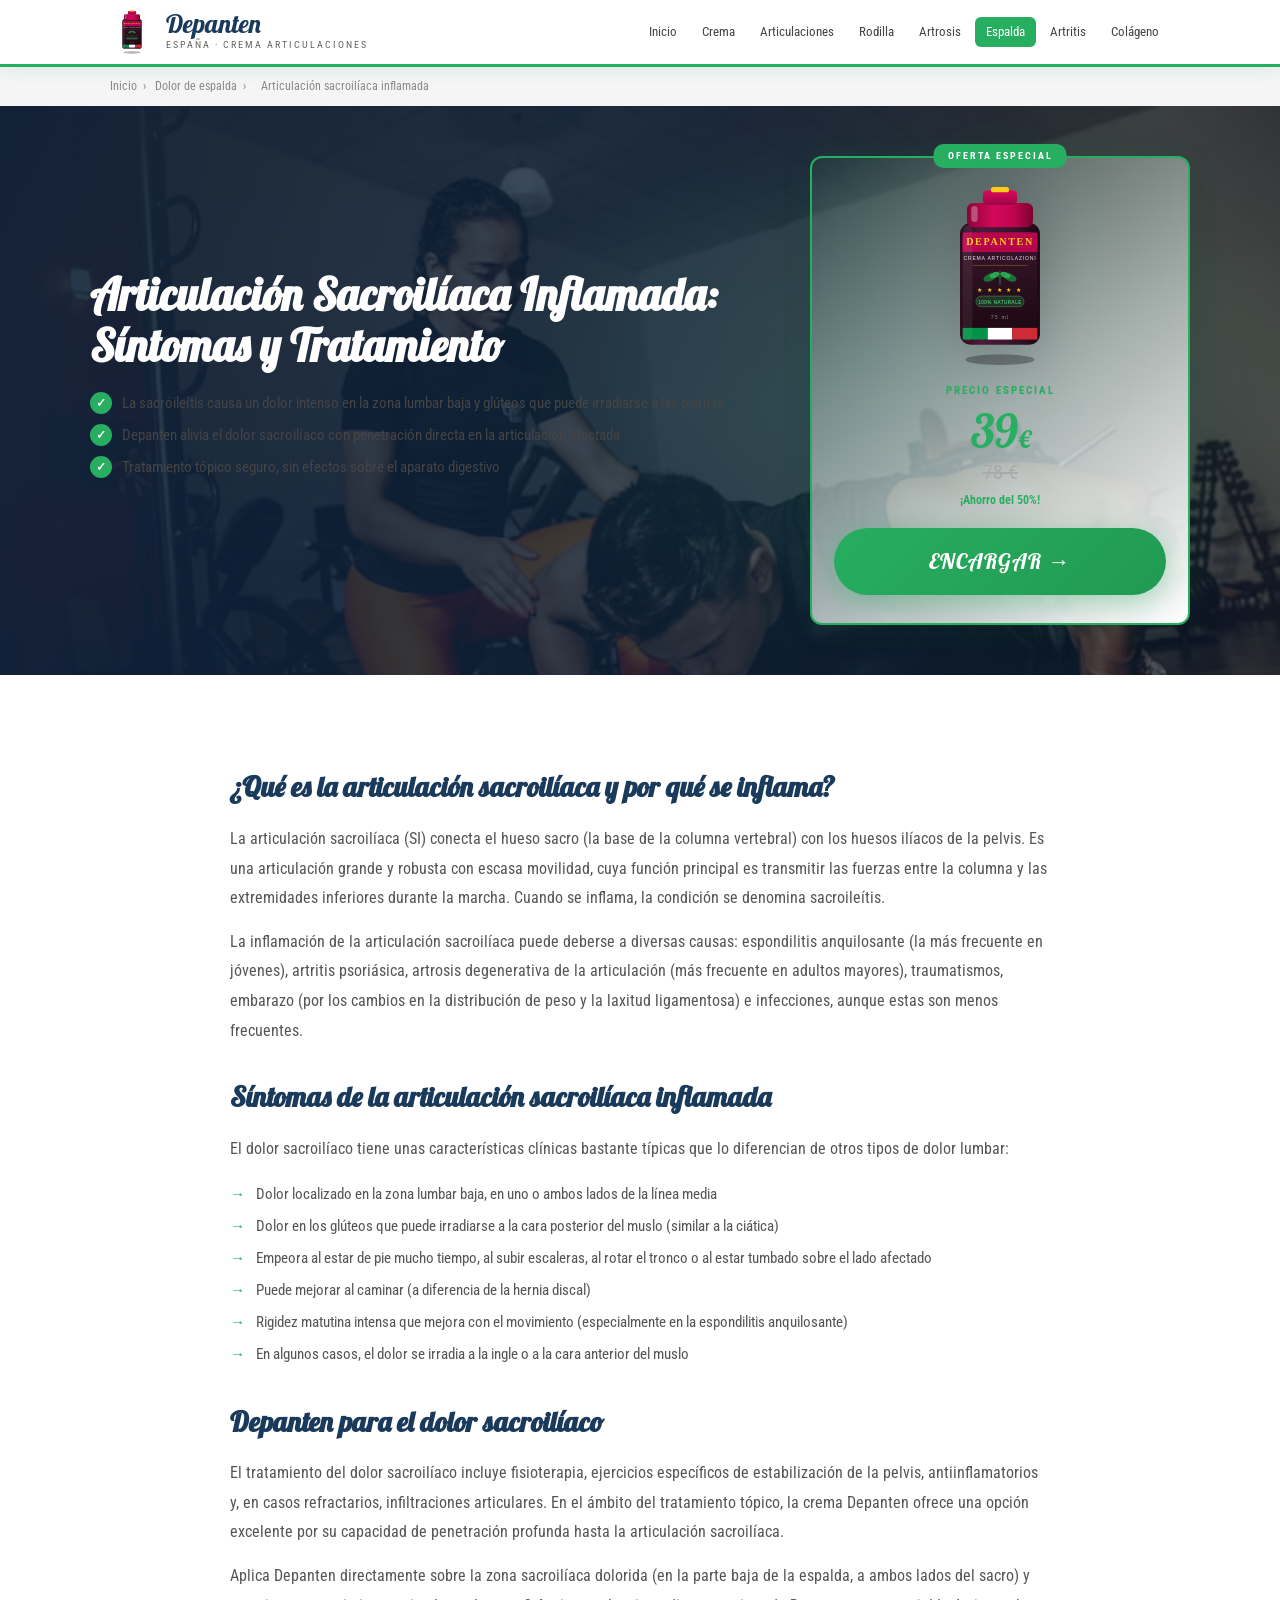
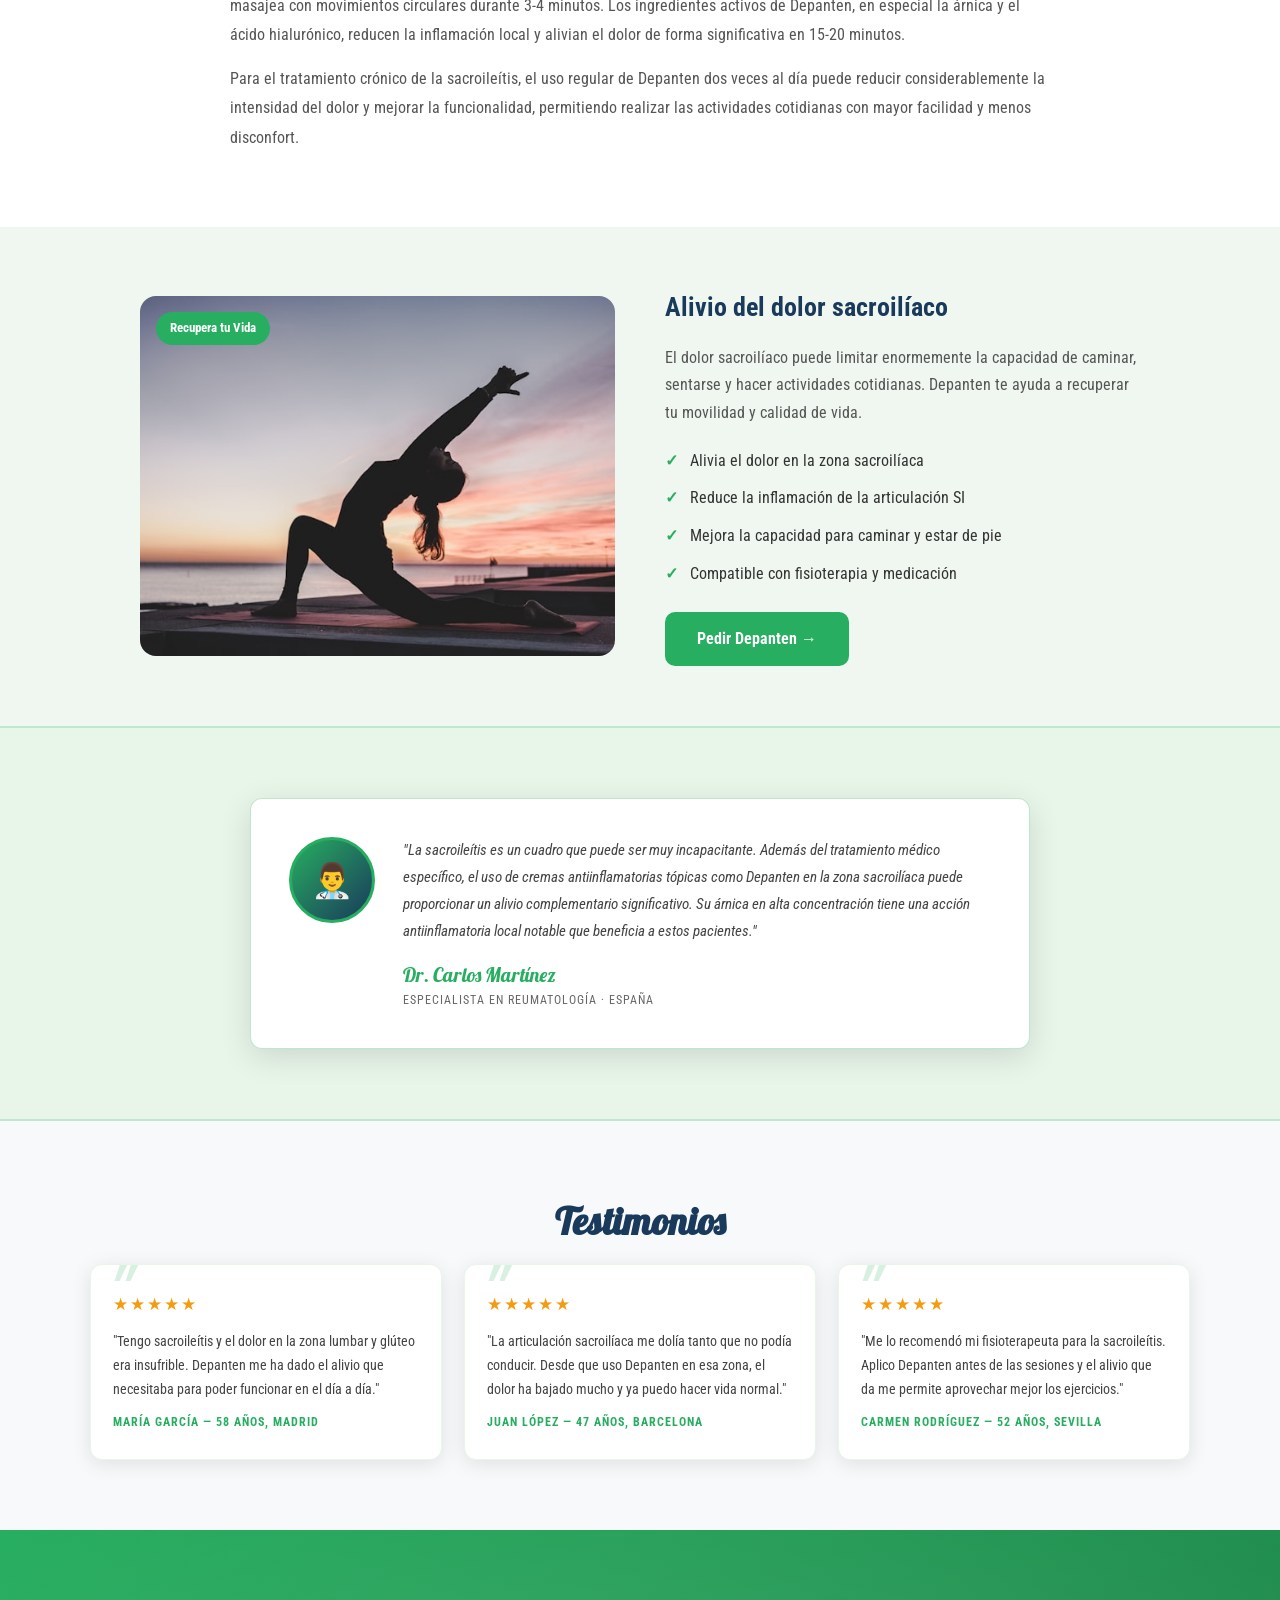
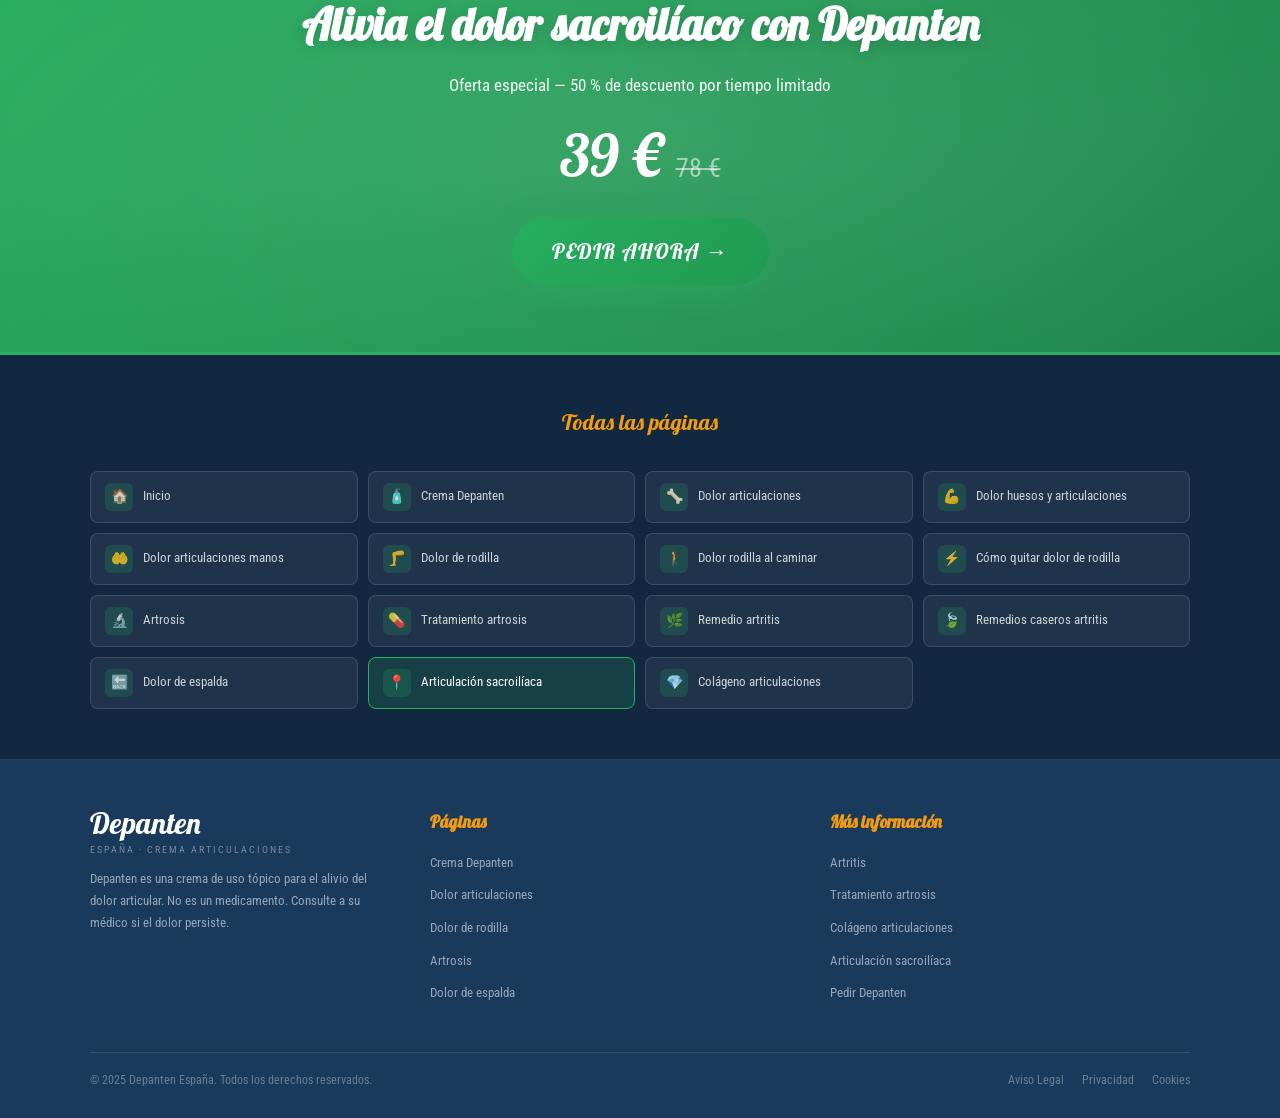
==== articulacion-sacroiliaca.html @ 1dce1923 "Initial commit: Depanten España SEO site — 15 pages" ====
<!DOCTYPE html>
<html lang="es">
<head>
  <meta charset="UTF-8"/>
  <meta name="viewport" content="width=device-width, initial-scale=1.0"/>
  <title>Articulación Sacroilíaca Inflamada — Síntomas y Tratamiento con Depanten</title>
  <meta name="description" content="Articulación sacroilíaca inflamada: síntomas, causas y tratamiento. Depanten crema alivia el dolor sacroilíaco de forma efectiva y segura. Precio 39 €."/>
  <link rel="canonical" href="https://depanten.es/articulacion-sacroiliaca.html"/>
  <link rel="stylesheet" href="style.css"/>
</head>
<body>

<header class="site-header">
  <div class="header-inner">
    <a href="index.html" class="logo">
      <img src="product.svg" alt="Depanten" class="logo-img"/>
      <div>
        <div class="logo-text">Depanten</div>
        <div class="logo-sub">España · Crema Articulaciones</div>
      </div>
    </a>
    <nav class="site-nav">
      <a href="index.html">Inicio</a>
      <a href="crema-depanten.html">Crema</a>
      <a href="dolor-articulaciones.html">Articulaciones</a>
      <a href="dolor-rodilla.html">Rodilla</a>
      <a href="artrosis.html">Artrosis</a>
      <a href="dolor-espalda.html" class="active">Espalda</a>
      <a href="remedio-artritis.html">Artritis</a>
      <a href="colageno-articulaciones.html">Colágeno</a>
    </nav>
  </div>
</header>

<div class="breadcrumbs">
  <div class="container">
    <a href="index.html">Inicio</a><span>›</span>
    <a href="dolor-espalda.html">Dolor de espalda</a><span>›</span>
    <span>Articulación sacroilíaca inflamada</span>
  </div>
</div>

<section class="hero" style="background-image:linear-gradient(to right, rgba(15,35,60,0.92) 0%, rgba(15,35,60,0.78) 55%, rgba(15,35,60,0.55) 100%),url('photos/lower-back.jpg');background-size:cover;background-position:center top;">
  <div class="hero-inner">
    <div>
      <h1>Articulación Sacroilíaca Inflamada: Síntomas y Tratamiento</h1>
      <ul class="hero-benefits">
        <li>La sacroileítis causa un dolor intenso en la zona lumbar baja y glúteos que puede irradiarse a las piernas</li>
        <li>Depanten alivia el dolor sacroilíaco con penetración directa en la articulación afectada</li>
        <li>Tratamiento tópico seguro, sin efectos sobre el aparato digestivo</li>
      </ul>
    </div>
    <div class="price-card">
      <div class="product-img-wrap">
        <img src="product.svg" alt="Depanten Crema"/>
      </div>
      <div class="promo-label">Precio especial</div>
      <div class="price-display">
        <div class="price-new">39<span style="font-size:24px">€</span></div>
        <div class="price-old">78 €</div>
        <div class="price-saving">¡Ahorro del 50%!</div>
      </div>
      <a href="https://order.depanten.es/" class="btn-buy" style="margin-top:18px;display:block;text-align:center;">ENCARGAR →</a>
    </div>
  </div>
</section>

<section class="content-section">
  <div class="content-article">
    <h2>¿Qué es la articulación sacroilíaca y por qué se inflama?</h2>
    <p>La articulación sacroilíaca (SI) conecta el hueso sacro (la base de la columna vertebral) con los huesos ilíacos de la pelvis. Es una articulación grande y robusta con escasa movilidad, cuya función principal es transmitir las fuerzas entre la columna y las extremidades inferiores durante la marcha. Cuando se inflama, la condición se denomina sacroileítis.</p>
    <p>La inflamación de la articulación sacroilíaca puede deberse a diversas causas: espondilitis anquilosante (la más frecuente en jóvenes), artritis psoriásica, artrosis degenerativa de la articulación (más frecuente en adultos mayores), traumatismos, embarazo (por los cambios en la distribución de peso y la laxitud ligamentosa) e infecciones, aunque estas son menos frecuentes.</p>

    <h2>Síntomas de la articulación sacroilíaca inflamada</h2>
    <p>El dolor sacroilíaco tiene unas características clínicas bastante típicas que lo diferencian de otros tipos de dolor lumbar:</p>
    <ul>
      <li>Dolor localizado en la zona lumbar baja, en uno o ambos lados de la línea media</li>
      <li>Dolor en los glúteos que puede irradiarse a la cara posterior del muslo (similar a la ciática)</li>
      <li>Empeora al estar de pie mucho tiempo, al subir escaleras, al rotar el tronco o al estar tumbado sobre el lado afectado</li>
      <li>Puede mejorar al caminar (a diferencia de la hernia discal)</li>
      <li>Rigidez matutina intensa que mejora con el movimiento (especialmente en la espondilitis anquilosante)</li>
      <li>En algunos casos, el dolor se irradia a la ingle o a la cara anterior del muslo</li>
    </ul>

    <h2>Depanten para el dolor sacroilíaco</h2>
    <p>El tratamiento del dolor sacroilíaco incluye fisioterapia, ejercicios específicos de estabilización de la pelvis, antiinflamatorios y, en casos refractarios, infiltraciones articulares. En el ámbito del tratamiento tópico, la crema Depanten ofrece una opción excelente por su capacidad de penetración profunda hasta la articulación sacroilíaca.</p>
    <p>Aplica Depanten directamente sobre la zona sacroilíaca dolorida (en la parte baja de la espalda, a ambos lados del sacro) y masajea con movimientos circulares durante 3-4 minutos. Los ingredientes activos de Depanten, en especial la árnica y el ácido hialurónico, reducen la inflamación local y alivian el dolor de forma significativa en 15-20 minutos.</p>
    <p>Para el tratamiento crónico de la sacroileítis, el uso regular de Depanten dos veces al día puede reducir considerablemente la intensidad del dolor y mejorar la funcionalidad, permitiendo realizar las actividades cotidianas con mayor facilidad y menos disconfort.</p>
  </div>
</section>

<section style="padding:60px 20px;background:#f0f7f0;">
  <div style="max-width:1000px;margin:0 auto;display:grid;grid-template-columns:1fr 1fr;gap:50px;align-items:center;">
    <div style="position:relative;border-radius:16px;overflow:hidden;">
      <img src="photos/active-seniors.jpg" alt="Personas activas sin dolor sacroilíaco" style="width:100%;height:360px;object-fit:cover;display:block;"/>
      <div style="position:absolute;top:16px;left:16px;background:#27ae60;color:#fff;font-weight:bold;font-size:13px;padding:6px 14px;border-radius:20px;">Recupera tu Vida</div>
    </div>
    <div>
      <h2 style="font-size:26px;font-weight:bold;color:#1a3a5c;margin-bottom:16px;">Alivio del dolor sacroilíaco</h2>
      <p style="color:#555;line-height:1.7;margin-bottom:16px;">El dolor sacroilíaco puede limitar enormemente la capacidad de caminar, sentarse y hacer actividades cotidianas. Depanten te ayuda a recuperar tu movilidad y calidad de vida.</p>
      <ul style="list-style:none;padding:0;margin:0 0 20px 0;">
        <li style="padding:6px 0;color:#333;"><span style="color:#27ae60;font-weight:bold;margin-right:8px;">✓</span> Alivia el dolor en la zona sacroilíaca</li>
        <li style="padding:6px 0;color:#333;"><span style="color:#27ae60;font-weight:bold;margin-right:8px;">✓</span> Reduce la inflamación de la articulación SI</li>
        <li style="padding:6px 0;color:#333;"><span style="color:#27ae60;font-weight:bold;margin-right:8px;">✓</span> Mejora la capacidad para caminar y estar de pie</li>
        <li style="padding:6px 0;color:#333;"><span style="color:#27ae60;font-weight:bold;margin-right:8px;">✓</span> Compatible con fisioterapia y medicación</li>
      </ul>
      <a href="https://order.depanten.es/" style="display:inline-block;background:#27ae60;color:#fff;font-weight:bold;font-size:16px;padding:14px 32px;border-radius:10px;text-decoration:none;">Pedir Depanten →</a>
    </div>
  </div>
</section>

<section class="expert-section">
  <div class="expert-box">
    <div class="expert-avatar">👨‍⚕️</div>
    <div>
      <p class="expert-quote">"La sacroileítis es un cuadro que puede ser muy incapacitante. Además del tratamiento médico específico, el uso de cremas antiinflamatorias tópicas como Depanten en la zona sacroilíaca puede proporcionar un alivio complementario significativo. Su árnica en alta concentración tiene una acción antiinflamatoria local notable que beneficia a estos pacientes."</p>
      <div class="expert-name">Dr. Carlos Martínez</div>
      <div class="expert-title">Especialista en Reumatología · España</div>
    </div>
  </div>
</section>

<section class="testimonials-section" style="padding:70px 20px;">
  <h2 class="section-title">Testimonios</h2>
  <div class="testimonials-grid">
    <div class="testimonial-card">
      <div class="stars">★★★★★</div>
      <p>"Tengo sacroileítis y el dolor en la zona lumbar y glúteo era insufrible. Depanten me ha dado el alivio que necesitaba para poder funcionar en el día a día."</p>
      <div class="testimonial-author">María García — 58 años, Madrid</div>
    </div>
    <div class="testimonial-card">
      <div class="stars">★★★★★</div>
      <p>"La articulación sacroilíaca me dolía tanto que no podía conducir. Desde que uso Depanten en esa zona, el dolor ha bajado mucho y ya puedo hacer vida normal."</p>
      <div class="testimonial-author">Juan López — 47 años, Barcelona</div>
    </div>
    <div class="testimonial-card">
      <div class="stars">★★★★★</div>
      <p>"Me lo recomendó mi fisioterapeuta para la sacroileítis. Aplico Depanten antes de las sesiones y el alivio que da me permite aprovechar mejor los ejercicios."</p>
      <div class="testimonial-author">Carmen Rodríguez — 52 años, Sevilla</div>
    </div>
  </div>
</section>

<section class="cta-section">
  <h2>Alivia el dolor sacroilíaco con Depanten</h2>
  <p class="subtitle">Oferta especial — 50 % de descuento por tiempo limitado</p>
  <div class="cta-price-row">
    <span class="cta-price-new">39 €</span>
    <span class="cta-price-old">78 €</span>
  </div>
  <a href="https://order.depanten.es/" class="btn-buy">PEDIR AHORA →</a>
</section>

<footer class="site-footer">
  <div class="footer-pages">
    <div class="footer-pages-title">Todas las páginas</div>
    <div class="pages-nav-grid">
      <a href="index.html"><span class="pg-icon">🏠</span>Inicio</a>
      <a href="crema-depanten.html"><span class="pg-icon">🧴</span>Crema Depanten</a>
      <a href="dolor-articulaciones.html"><span class="pg-icon">🦴</span>Dolor articulaciones</a>
      <a href="dolor-huesos-articulaciones.html"><span class="pg-icon">💪</span>Dolor huesos y articulaciones</a>
      <a href="dolor-articulaciones-manos.html"><span class="pg-icon">🤲</span>Dolor articulaciones manos</a>
      <a href="dolor-rodilla.html"><span class="pg-icon">🦵</span>Dolor de rodilla</a>
      <a href="dolor-rodilla-caminar.html"><span class="pg-icon">🚶</span>Dolor rodilla al caminar</a>
      <a href="como-quitar-dolor-rodilla.html"><span class="pg-icon">⚡</span>Cómo quitar dolor de rodilla</a>
      <a href="artrosis.html"><span class="pg-icon">🔬</span>Artrosis</a>
      <a href="tratamiento-artrosis.html"><span class="pg-icon">💊</span>Tratamiento artrosis</a>
      <a href="remedio-artritis.html"><span class="pg-icon">🌿</span>Remedio artritis</a>
      <a href="remedios-caseros-artritis.html"><span class="pg-icon">🍃</span>Remedios caseros artritis</a>
      <a href="dolor-espalda.html"><span class="pg-icon">🔙</span>Dolor de espalda</a>
      <a href="articulacion-sacroiliaca.html" class="active"><span class="pg-icon">📍</span>Articulación sacroilíaca</a>
      <a href="colageno-articulaciones.html"><span class="pg-icon">💎</span>Colágeno articulaciones</a>
    </div>
  </div>
  <div class="footer-main">
    <div class="footer-inner">
      <div class="footer-top">
        <div class="footer-brand">
          <span class="logo-text">Depanten</span>
          <div class="logo-sub" style="color:rgba(255,255,255,0.4);margin-top:4px;">España · Crema Articulaciones</div>
          <p>Depanten es una crema de uso tópico para el alivio del dolor articular. No es un medicamento. Consulte a su médico si el dolor persiste.</p>
        </div>
        <div class="footer-col">
          <h4>Páginas</h4>
          <ul>
            <li><a href="crema-depanten.html">Crema Depanten</a></li>
            <li><a href="dolor-articulaciones.html">Dolor articulaciones</a></li>
            <li><a href="dolor-rodilla.html">Dolor de rodilla</a></li>
            <li><a href="artrosis.html">Artrosis</a></li>
            <li><a href="dolor-espalda.html">Dolor de espalda</a></li>
          </ul>
        </div>
        <div class="footer-col">
          <h4>Más información</h4>
          <ul>
            <li><a href="remedio-artritis.html">Artritis</a></li>
            <li><a href="tratamiento-artrosis.html">Tratamiento artrosis</a></li>
            <li><a href="colageno-articulaciones.html">Colágeno articulaciones</a></li>
            <li><a href="articulacion-sacroiliaca.html">Articulación sacroilíaca</a></li>
            <li><a href="https://order.depanten.es/">Pedir Depanten</a></li>
          </ul>
        </div>
      </div>
      <div class="footer-bottom">
        <p>© 2025 Depanten España. Todos los derechos reservados.</p>
        <div class="footer-links">
          <a href="#">Aviso Legal</a>
          <a href="#">Privacidad</a>
          <a href="#">Cookies</a>
        </div>
      </div>
    </div>
  </div>
</footer>

</body>
</html>
---- style.css ----
/* ============================================================
   DEPANTENE PORTUGAL — Main Stylesheet v2 (Light/Green Theme)
   ============================================================ */

@import url('https://fonts.googleapis.com/css2?family=Lobster&family=Roboto+Condensed:wght@300;400;700&display=swap');

*, *::before, *::after { box-sizing: border-box; margin: 0; padding: 0; }
html { scroll-behavior: smooth; }
body {
  font-family: 'Roboto Condensed', Georgia, serif;
  background: #ffffff;
  color: #333333;
  line-height: 1.6;
  min-height: 100vh;
}
img { max-width: 100%; display: block; }
a { color: inherit; text-decoration: none; }
ul { list-style: none; }

:root {
  --bg:          #ffffff;
  --bg-light:    #f8f9fa;
  --bg-section:  #f0f7f0;
  --green:       #27ae60;
  --green-h:     #219a52;
  --green-light: #e8f5e9;
  --navy:        #1a3a5c;
  --navy-d:      #122840;
  --text:        #333333;
  --text-muted:  #666666;
  --gold:        #f39c12;
  --gold-d:      #e67e22;
  --white:       #ffffff;
  --shadow:      0 4px 20px rgba(0,0,0,0.10);
  --shadow-md:   0 8px 32px rgba(0,0,0,0.12);
  --radius:      12px;
  --max-w:       1100px;
}

.container { max-width: var(--max-w); margin: 0 auto; padding: 0 20px; }

/* ============================================================
   HEADER
   ============================================================ */
.site-header {
  background: #ffffff;
  border-bottom: 3px solid var(--green);
  position: sticky; top: 0; z-index: 100;
  backdrop-filter: blur(10px);
  box-shadow: 0 2px 16px rgba(39,174,96,0.15);
}
.header-inner {
  display: flex; align-items: center; justify-content: space-between;
  padding: 10px 20px; max-width: var(--max-w); margin: 0 auto; gap: 16px;
}
.logo { display: flex; align-items: center; gap: 12px; flex-shrink: 0; }
.logo-img { width: 44px; height: 44px; }
.logo-text {
  font-family: 'Lobster', serif;
  font-size: 26px;
  color: var(--navy);
  line-height: 1;
  text-shadow: none;
}
.logo-sub { font-size: 10px; color: var(--text-muted); letter-spacing: 2px; text-transform: uppercase; }

.site-nav { display: flex; flex-wrap: wrap; gap: 3px; justify-content: flex-end; }
.site-nav a {
  font-size: 13px; color: #444444;
  padding: 5px 11px; border-radius: 6px; transition: all 0.2s;
}
.site-nav a:hover, .site-nav a.active {
  background: var(--green); color: #fff;
}
.nav-toggle {
  display: none; background: none; border: 1px solid var(--green);
  color: var(--green); font-size: 22px; padding: 6px 10px; border-radius: 6px; cursor: pointer;
}

/* ============================================================
   PRODUCT SHOWCASE — TOP BANNER
   ============================================================ */
.product-showcase {
  background: linear-gradient(135deg, #e8f5e9 0%, #ffffff 50%, #e3f2fd 100%);
  padding: 0;
  overflow: hidden;
  position: relative;
}

.product-showcase::before {
  content: '';
  position: absolute; inset: 0;
  background:
    radial-gradient(ellipse 80% 60% at 30% 50%, rgba(39,174,96,0.10) 0%, transparent 60%),
    radial-gradient(ellipse 50% 70% at 75% 40%, rgba(26,58,92,0.06) 0%, transparent 55%);
  pointer-events: none;
}

.product-showcase::after {
  content: '';
  position: absolute;
  width: 600px; height: 600px;
  border-radius: 50%;
  border: 1px solid rgba(39,174,96,0.12);
  top: 50%; left: 55%;
  transform: translate(-50%, -50%);
  pointer-events: none;
}

.showcase-inner {
  max-width: var(--max-w);
  margin: 0 auto;
  display: grid;
  grid-template-columns: 320px 1fr;
  gap: 0;
  align-items: center;
  position: relative;
  z-index: 1;
  min-height: 520px;
}

.showcase-product {
  display: flex;
  flex-direction: column;
  align-items: center;
  justify-content: flex-end;
  padding: 0 20px;
  position: relative;
  height: 520px;
}

.product-glow {
  position: absolute;
  width: 260px; height: 260px;
  background: radial-gradient(circle, rgba(39,174,96,0.25) 0%, transparent 70%);
  bottom: 60px; left: 50%; transform: translateX(-50%);
  filter: blur(30px);
  pointer-events: none;
}

.product-glow-gold {
  position: absolute;
  width: 180px; height: 180px;
  background: radial-gradient(circle, rgba(243,156,18,0.18) 0%, transparent 70%);
  top: 60px; left: 50%; transform: translateX(-50%);
  filter: blur(25px);
  pointer-events: none;
}

.showcase-product img {
  width: 220px;
  height: auto;
  filter: drop-shadow(0 20px 40px rgba(39,174,96,0.30)) drop-shadow(0 0 20px rgba(26,58,92,0.12));
  position: relative;
  z-index: 2;
  animation: floatProduct 4s ease-in-out infinite;
}

@keyframes floatProduct {
  0%, 100% { transform: translateY(0px); }
  50% { transform: translateY(-12px); }
}

.product-badge {
  background: linear-gradient(135deg, var(--green), var(--green-h));
  color: #ffffff;
  font-family: 'Lobster', serif;
  font-size: 22px;
  padding: 8px 24px;
  border-radius: 30px;
  margin-top: 20px;
  margin-bottom: 20px;
  text-align: center;
  box-shadow: 0 4px 20px rgba(39,174,96,0.35);
  position: relative;
  z-index: 2;
  white-space: nowrap;
}

.showcase-content {
  padding: 50px 40px 50px 20px;
}

.hero-badge {
  display: inline-flex; align-items: center; gap: 8px;
  background: rgba(39,174,96,0.12);
  border: 1px solid rgba(39,174,96,0.45);
  color: var(--navy); font-size: 12px; font-weight: 700;
  letter-spacing: 1.5px; text-transform: uppercase;
  padding: 6px 14px; border-radius: 20px; margin-bottom: 18px;
}
.hero-badge .discount {
  background: var(--green); color: #fff;
  padding: 2px 8px; border-radius: 10px; font-size: 13px;
}

.showcase-content h1 {
  font-family: 'Lobster', serif;
  font-size: clamp(28px, 3.5vw, 46px);
  color: var(--navy);
  line-height: 1.15;
  margin-bottom: 16px;
  text-shadow: none;
}

.hero-desc {
  font-size: 17px;
  color: #555555;
  margin-bottom: 22px;
  line-height: 1.7;
  max-width: 520px;
}

.hero-benefits { margin-bottom: 28px; }
.hero-benefits li {
  display: flex; align-items: center; gap: 10px;
  font-size: 15px; color: #444444; padding: 4px 0;
}
.hero-benefits li::before {
  content: '✓';
  width: 22px; height: 22px;
  background: var(--green); border-radius: 50%;
  display: flex; align-items: center; justify-content: center;
  font-size: 12px; font-weight: 700; flex-shrink: 0;
  color: #fff;
  text-align: center; line-height: 22px;
}

/* PRICE WIDGET */
.price-widget {
  display: inline-flex;
  align-items: center;
  gap: 20px;
  background: rgba(39,174,96,0.08);
  border: 1px solid rgba(39,174,96,0.30);
  border-radius: var(--radius);
  padding: 16px 24px;
  margin-bottom: 24px;
}

.price-new {
  font-family: 'Lobster', serif;
  font-size: 52px;
  color: var(--green);
  line-height: 1;
}
.price-new span { font-size: 26px; }
.price-old {
  font-size: 22px;
  color: #aaaaaa;
  text-decoration: line-through;
}
.price-saving {
  font-size: 12px;
  color: var(--green);
  font-weight: 700;
  margin-top: 3px;
}

/* ============================================================
   CTA BUTTONS
   ============================================================ */
.btn-buy {
  display: inline-block;
  background: linear-gradient(135deg, var(--green) 0%, var(--green-h) 100%);
  color: #fff;
  font-family: 'Lobster', serif;
  font-size: 22px;
  letter-spacing: 1px;
  padding: 16px 40px;
  border-radius: 50px;
  border: none;
  cursor: pointer;
  text-align: center;
  transition: all 0.3s;
  box-shadow: 0 6px 28px rgba(39,174,96,0.40);
  text-decoration: none;
  position: relative;
  overflow: hidden;
}
.btn-buy::after {
  content: '';
  position: absolute; top: 0; left: -100%;
  width: 100%; height: 100%;
  background: linear-gradient(90deg, transparent, rgba(255,255,255,0.18), transparent);
  transition: left 0.5s;
}
.btn-buy:hover { transform: translateY(-3px); box-shadow: 0 12px 36px rgba(39,174,96,0.55); background: linear-gradient(135deg, var(--green-h) 0%, #1a7a42 100%); }
.btn-buy:hover::after { left: 100%; }

.btn-buy-sm {
  display: inline-block;
  background: linear-gradient(135deg, var(--green), var(--green-h));
  color: #fff;
  font-family: 'Lobster', serif;
  font-size: 18px;
  padding: 12px 30px;
  border-radius: 40px;
  transition: all 0.3s;
  box-shadow: 0 4px 18px rgba(39,174,96,0.35);
}
.btn-buy-sm:hover { transform: translateY(-2px); box-shadow: 0 8px 28px rgba(39,174,96,0.50); background: linear-gradient(135deg, var(--green-h), #1a7a42); }

.delivery-note { font-size: 13px; color: var(--text-muted); margin-top: 12px; }
.delivery-note strong { color: var(--green); }

/* Old price card (used on inner pages) */
.price-card {
  background: linear-gradient(145deg, rgba(39,174,96,0.08), #ffffff);
  border: 2px solid var(--green);
  border-radius: var(--radius);
  padding: 28px 22px;
  text-align: center;
  box-shadow: var(--shadow-md), 0 0 30px rgba(39,174,96,0.10);
  position: relative;
}
.price-card::before {
  content: 'OFERTA ESPECIAL';
  position: absolute; top: -14px; left: 50%; transform: translateX(-50%);
  background: var(--green); color: #fff;
  font-size: 10px; font-weight: 700; letter-spacing: 2px;
  padding: 4px 14px; border-radius: 10px; white-space: nowrap;
}
.product-img-wrap {
  margin: 0 auto 16px;
  width: 160px; height: 180px;
  display: flex; align-items: center; justify-content: center;
}
.product-img-wrap img, .product-img-wrap svg {
  width: 100%; height: 100%; object-fit: contain;
  filter: drop-shadow(0 8px 20px rgba(0,0,0,0.15));
}
.promo-label { font-size: 11px; font-weight: 700; letter-spacing: 2px; text-transform: uppercase; color: var(--green); margin-bottom: 8px; }
.price-display .price-new { font-size: 46px; }
.price-display .price-old { font-size: 20px; color: #aaaaaa; text-decoration: line-through; margin-top: 2px; }
.price-display .price-saving { font-size: 12px; color: var(--green); font-weight: 700; }

/* Inner page hero */
.hero {
  background: linear-gradient(135deg, #1a3a5c 0%, #2c3e50 100%);
  padding: 50px 20px;
  overflow: hidden;
  position: relative;
}
.hero::before {
  content: '';
  position: absolute; inset: 0;
  background: radial-gradient(ellipse 600px 400px at 70% 50%, rgba(39,174,96,0.12), transparent 70%);
  pointer-events: none;
}
.hero-inner {
  max-width: var(--max-w); margin: 0 auto;
  display: grid; grid-template-columns: 1fr 380px;
  gap: 40px; align-items: center; position: relative; z-index: 1;
}
.hero h1 {
  font-family: 'Lobster', serif;
  font-size: clamp(26px, 3.5vw, 44px);
  color: #ffffff; line-height: 1.15; margin-bottom: 16px;
}

/* ============================================================
   SECTIONS
   ============================================================ */
section { padding: 70px 20px; }

.section-title {
  font-family: 'Lobster', serif;
  font-size: clamp(24px, 3.5vw, 38px);
  color: var(--navy); text-align: center;
  margin-bottom: 12px;
  text-shadow: none;
}
.section-sub {
  text-align: center; color: var(--text-muted);
  font-size: 16px; margin-bottom: 48px;
  max-width: 680px; margin-left: auto; margin-right: auto;
}

/* ============================================================
   BEFORE/AFTER RESULT SECTION
   ============================================================ */
.result-section {
  background: var(--bg-light);
  padding: 70px 20px;
  text-align: center;
}
.result-photos-grid {
  display: grid;
  grid-template-columns: 1fr auto 1fr;
  gap: 0;
  align-items: center;
  margin-top: 40px;
  border-radius: 20px;
  overflow: hidden;
  box-shadow: 0 20px 60px rgba(0,0,0,0.12);
}
.result-photo-wrap {
  position: relative;
  height: 380px;
  overflow: hidden;
}
.result-photo-wrap img {
  width: 100%;
  height: 100%;
  object-fit: cover;
  display: block;
}
.result-photo-overlay {
  position: absolute;
  inset: 0;
  display: flex;
  flex-direction: column;
  align-items: center;
  justify-content: flex-end;
  padding: 24px;
  gap: 10px;
}
.before-overlay {
  background: linear-gradient(to top, rgba(180,60,60,0.70) 0%, transparent 60%);
}
.after-overlay {
  background: linear-gradient(to top, rgba(0,120,60,0.70) 0%, transparent 60%);
}
.result-label-pill {
  font-size: 11px;
  font-weight: 700;
  letter-spacing: 3px;
  padding: 5px 16px;
  border-radius: 20px;
}
.before-pill { background: #e74c3c; color: #fff; }
.after-pill  { background: var(--green); color: #fff; }
.result-photo-overlay p {
  font-size: 15px;
  font-weight: 700;
  color: #fff;
  text-shadow: 0 2px 8px rgba(0,0,0,0.5);
  margin: 0;
}
.result-vs {
  width: 56px;
  background: var(--gold);
  color: #fff;
  font-size: 18px;
  font-weight: 900;
  display: flex;
  align-items: center;
  justify-content: center;
  align-self: stretch;
  letter-spacing: 1px;
  z-index: 1;
}

/* Result photo cards (alternate layout) */
.result-photo-card {
  background: #ffffff;
  border-radius: var(--radius);
  box-shadow: var(--shadow);
  overflow: hidden;
  transition: transform 0.3s, box-shadow 0.3s;
}
.result-photo-card:hover {
  transform: translateY(-4px);
  box-shadow: var(--shadow-md);
}

/* ============================================================
   PAIN ZONES GALLERY
   ============================================================ */
.painzones-section {
  background: var(--bg-light);
  padding: 70px 20px;
}
.painzones-grid {
  display: grid;
  grid-template-columns: repeat(4, 1fr);
  gap: 20px;
  margin-top: 40px;
}
.painzone-card {
  background: #ffffff;
  border: 1px solid #e0e0e0;
  border-radius: 16px;
  padding: 20px 16px 24px;
  text-align: center;
  transition: all 0.3s;
  position: relative;
  overflow: hidden;
  box-shadow: var(--shadow);
}
.painzone-card::before {
  content: '';
  position: absolute; inset: 0;
  background: radial-gradient(ellipse 80% 60% at 50% 30%, rgba(39,174,96,0.05), transparent 70%);
  pointer-events: none;
}
.painzone-card:hover {
  border-color: var(--green);
  transform: translateY(-6px);
  box-shadow: 0 16px 40px rgba(39,174,96,0.18);
}
.painzone-photo {
  width: 100%;
  height: 180px;
  border-radius: 10px;
  overflow: hidden;
  margin-bottom: 16px;
}
.painzone-photo img {
  width: 100%;
  height: 100%;
  object-fit: cover;
  display: block;
  transition: transform 0.4s;
}
.painzone-card:hover .painzone-photo img {
  transform: scale(1.07);
}
.painzone-card h3 {
  font-family: 'Lobster', serif;
  font-size: 22px;
  color: var(--navy);
  margin-bottom: 8px;
}
.painzone-card p {
  font-size: 13px;
  color: var(--text-muted);
  line-height: 1.6;
  margin-bottom: 16px;
}
.zone-link {
  display: inline-block;
  color: var(--green);
  font-size: 13px;
  font-weight: 700;
  letter-spacing: 0.5px;
  border-bottom: 1px solid rgba(39,174,96,0.40);
  padding-bottom: 2px;
  transition: all 0.2s;
}
.zone-link:hover {
  color: var(--green-h);
  border-color: var(--green-h);
}

/* About */
.about-section { background: var(--bg-light); }
.about-grid { display: grid; grid-template-columns: 1fr 1fr; gap: 40px; align-items: center; max-width: var(--max-w); margin: 0 auto; }
.about-text p { font-size: 16px; line-height: 1.85; color: #555555; margin-bottom: 14px; }
.about-img { display: flex; justify-content: center; }
.about-img img { max-width: 260px; filter: drop-shadow(0 12px 30px rgba(39,174,96,0.20)); }

/* Benefits */
.benefits-section { background: #ffffff; }
.benefits-grid { display: grid; grid-template-columns: repeat(auto-fit, minmax(190px,1fr)); gap: 20px; max-width: var(--max-w); margin: 0 auto; }
.benefit-card {
  background: #ffffff;
  border: 1px solid #e8f5e9;
  border-radius: var(--radius);
  padding: 28px 18px; text-align: center;
  transition: all 0.3s;
  box-shadow: var(--shadow);
}
.benefit-card:hover { transform: translateY(-5px); border-color: var(--green); box-shadow: 0 14px 35px rgba(39,174,96,0.15); }
.benefit-icon { font-size: 38px; margin-bottom: 14px; display: block; }
.benefit-card h3 { font-size: 14px; font-weight: 700; letter-spacing: 1px; text-transform: uppercase; color: var(--navy); margin-bottom: 8px; }
.benefit-card p { font-size: 13px; color: var(--text-muted); line-height: 1.6; }

/* Ingredients */
.ingredients-section { background: var(--bg-section); }
.ingredients-grid { display: grid; grid-template-columns: repeat(auto-fit, minmax(210px,1fr)); gap: 16px; max-width: var(--max-w); margin: 0 auto; }
.ingredient-item {
  display: flex; gap: 14px; align-items: flex-start;
  background: #ffffff;
  border-left: 3px solid var(--green);
  padding: 16px; border-radius: 0 var(--radius) var(--radius) 0;
  box-shadow: var(--shadow);
}
.ingredient-icon { font-size: 26px; flex-shrink: 0; }
.ingredient-item h4 { font-size: 14px; font-weight: 700; color: var(--navy); margin-bottom: 4px; }
.ingredient-item p { font-size: 12px; color: var(--text-muted); }

/* Testimonials */
.testimonials-section { background: var(--bg-light); }
.testimonials-grid { display: grid; grid-template-columns: repeat(auto-fit, minmax(270px,1fr)); gap: 22px; max-width: var(--max-w); margin: 0 auto; }
.testimonial-card {
  background: #ffffff;
  border-radius: var(--radius); padding: 26px 22px; color: var(--text);
  box-shadow: var(--shadow); position: relative;
  border: 1px solid #e8f5e9;
}
.testimonial-card::before {
  content: '"';
  position: absolute; top: -8px; left: 18px;
  font-family: 'Lobster', serif; font-size: 70px;
  color: var(--green); opacity: 0.18; line-height: 1;
}
.stars { color: var(--gold); font-size: 17px; margin-bottom: 12px; letter-spacing: 2px; }
.testimonial-card p { font-size: 14px; line-height: 1.7; color: #444444; margin-bottom: 12px; }
.testimonial-author { font-size: 12px; font-weight: 700; color: var(--green); text-transform: uppercase; letter-spacing: 1px; }

/* Expert */
.expert-section { background: var(--green-light); padding: 70px 20px; border-top: 2px solid rgba(39,174,96,0.20); border-bottom: 2px solid rgba(39,174,96,0.20); }
.expert-box {
  max-width: 780px; margin: 0 auto;
  background: #ffffff;
  border: 1px solid rgba(39,174,96,0.30);
  border-radius: var(--radius); padding: 38px;
  display: flex; gap: 28px; align-items: flex-start;
  box-shadow: var(--shadow-md);
}
.expert-avatar {
  width: 86px; height: 86px; border-radius: 50%;
  background: linear-gradient(135deg, var(--green), var(--navy));
  flex-shrink: 0; display: flex; align-items: center; justify-content: center;
  font-size: 34px; border: 3px solid var(--green);
}
.expert-quote { font-size: 15px; font-style: italic; line-height: 1.8; color: #444444; margin-bottom: 14px; }
.expert-name { font-family: 'Lobster', serif; font-size: 20px; color: var(--green); }
.expert-title { font-size: 12px; color: var(--text-muted); text-transform: uppercase; letter-spacing: 1px; }

/* How to use */
.howto-section { background: #ffffff; }
.steps-grid { display: grid; grid-template-columns: repeat(auto-fit, minmax(200px,1fr)); gap: 28px; max-width: var(--max-w); margin: 0 auto; }
.step-item {
  text-align: center; padding: 28px 18px;
  background: var(--bg-light);
  border-radius: var(--radius);
  border: 1px solid #e0e0e0;
  transition: all 0.3s;
}
.step-item:hover { border-color: var(--green); box-shadow: var(--shadow); transform: translateY(-3px); }
.step-number {
  width: 54px; height: 54px;
  background: var(--green);
  border-radius: 50%;
  display: flex; align-items: center; justify-content: center;
  font-family: 'Lobster', serif; font-size: 26px; color: #fff;
  margin: 0 auto 14px;
  box-shadow: 0 4px 14px rgba(39,174,96,0.35);
}
.step-item h3 { font-size: 15px; font-weight: 700; color: var(--navy); margin-bottom: 8px; text-transform: uppercase; letter-spacing: 1px; }
.step-item p { font-size: 13px; color: var(--text-muted); line-height: 1.6; }

/* Content article */
.content-section { background: #ffffff; padding: 60px 20px; }
.content-article { max-width: 820px; margin: 0 auto; }
.content-article h2 { font-family: 'Lobster', serif; font-size: 28px; color: var(--navy); margin: 30px 0 14px; }
.content-article h3 { font-size: 19px; font-weight: 700; color: var(--navy); margin: 22px 0 10px; }
.content-article p { font-size: 16px; line-height: 1.85; color: #555555; margin-bottom: 14px; }
.content-article ul { margin: 10px 0 16px; }
.content-article ul li { font-size: 15px; color: #555555; padding: 4px 0 4px 26px; position: relative; line-height: 1.6; }
.content-article ul li::before { content: '→'; position: absolute; left: 0; color: var(--green); }

/* CTA Section */
.cta-section {
  background: linear-gradient(135deg, #27ae60 0%, #1e8449 100%);
  padding: 60px 20px; text-align: center; position: relative; overflow: hidden;
}
.cta-section::before {
  content: '';
  position: absolute; inset: 0;
  background: radial-gradient(ellipse 70% 70% at 50% 50%, rgba(255,255,255,0.10), transparent);
  pointer-events: none;
}
.cta-section h2 { font-family: 'Lobster', serif; font-size: clamp(24px,4vw,44px); color: #fff; margin-bottom: 12px; text-shadow: 0 3px 14px rgba(0,0,0,0.15); position: relative; }
.cta-section .subtitle { font-size: 17px; color: rgba(255,255,255,0.92); margin-bottom: 28px; position: relative; }
.cta-price-row { display: flex; justify-content: center; align-items: baseline; gap: 16px; margin-bottom: 28px; position: relative; }
.cta-price-new { font-family: 'Lobster', serif; font-size: 58px; color: #fff; line-height: 1; }
.cta-price-old { font-size: 26px; color: rgba(255,255,255,0.55); text-decoration: line-through; }

/* Delivery */
.delivery-section { background: var(--bg-light); padding: 60px 20px; }
.delivery-grid { display: grid; grid-template-columns: repeat(auto-fit, minmax(190px,1fr)); gap: 22px; max-width: var(--max-w); margin: 0 auto; }
.delivery-item { text-align: center; padding: 22px 14px; background: #ffffff; border-radius: var(--radius); box-shadow: var(--shadow); border: 1px solid #e8f5e9; }
.delivery-item .icon { font-size: 42px; margin-bottom: 12px; color: var(--green); }
.delivery-item h3 { font-family: 'Lobster', serif; font-size: 19px; color: var(--navy); margin-bottom: 6px; }
.delivery-item p { font-size: 13px; color: var(--text-muted); }

/* FAQ */
.faq-section { background: #ffffff; padding: 70px 20px; }
.faq-list { max-width: 760px; margin: 0 auto; }
.faq-item { border-bottom: 1px solid #e0e0e0; padding: 20px 0; }
.faq-item h3 { font-size: 16px; font-weight: 700; color: var(--navy); margin-bottom: 10px; }
.faq-item p { font-size: 14px; color: var(--text-muted); line-height: 1.7; }

/* Trust badges */
.trust-badges { display: flex; gap: 14px; flex-wrap: wrap; }
.trust-badge {
  display: flex; align-items: center; gap: 6px;
  background: rgba(39,174,96,0.08);
  border: 1px solid rgba(39,174,96,0.22);
  border-radius: 20px; padding: 6px 14px;
  font-size: 12px; color: #555555;
}
.trust-badge .icon { color: var(--green); }

/* ============================================================
   FOOTER — WITH FULL PAGE NAVIGATION
   ============================================================ */
.site-footer {
  background: var(--navy);
  border-top: 3px solid var(--green);
  padding: 0;
}

.footer-pages {
  background: var(--navy-d);
  padding: 50px 20px;
  border-bottom: 1px solid rgba(255,255,255,0.10);
}

.footer-pages-title {
  font-family: 'Lobster', serif;
  font-size: 22px;
  color: var(--gold);
  text-align: center;
  margin-bottom: 30px;
}

.pages-nav-grid {
  max-width: var(--max-w);
  margin: 0 auto;
  display: grid;
  grid-template-columns: repeat(auto-fill, minmax(220px, 1fr));
  gap: 10px;
}

.pages-nav-grid a {
  display: flex;
  align-items: center;
  gap: 10px;
  background: rgba(255,255,255,0.06);
  border: 1px solid rgba(255,255,255,0.12);
  border-radius: 8px;
  padding: 11px 14px;
  font-size: 13px;
  color: rgba(255,255,255,0.78);
  transition: all 0.22s;
}
.pages-nav-grid a:hover {
  background: rgba(39,174,96,0.18);
  border-color: var(--green);
  color: #fff;
  transform: translateX(4px);
}
.pages-nav-grid a .pg-icon {
  width: 28px; height: 28px;
  background: rgba(39,174,96,0.20);
  border-radius: 6px;
  display: flex; align-items: center; justify-content: center;
  font-size: 14px;
  flex-shrink: 0;
}
.pages-nav-grid a.active {
  border-color: var(--green);
  background: rgba(39,174,96,0.18);
  color: #fff;
}

/* Footer main area */
.footer-main { padding: 48px 20px 28px; }
.footer-inner { max-width: var(--max-w); margin: 0 auto; }

.footer-top {
  display: grid;
  grid-template-columns: 300px 1fr 1fr;
  gap: 40px;
  margin-bottom: 40px;
}
.footer-brand .logo-text { font-size: 30px; margin-bottom: 4px; display: block; color: #ffffff; }
.footer-brand p { font-size: 13px; color: rgba(255,255,255,0.55); line-height: 1.7; margin-top: 10px; }

.footer-col h4 { font-family: 'Lobster', serif; font-size: 17px; color: var(--gold); margin-bottom: 14px; }
.footer-col ul li { margin-bottom: 7px; }
.footer-col ul li a { font-size: 13px; color: rgba(255,255,255,0.55); transition: color 0.2s; }
.footer-col ul li a:hover { color: var(--green); }

.footer-bottom {
  border-top: 1px solid rgba(255,255,255,0.10);
  padding-top: 18px;
  display: flex; justify-content: space-between;
  align-items: center; flex-wrap: wrap; gap: 10px;
}
.footer-bottom p { font-size: 12px; color: rgba(255,255,255,0.35); }
.footer-links { display: flex; gap: 18px; }
.footer-links a { font-size: 12px; color: rgba(255,255,255,0.35); transition: color 0.2s; }
.footer-links a:hover { color: var(--green); }

/* Breadcrumbs */
.breadcrumbs { background: rgba(0,0,0,0.04); padding: 10px 20px; font-size: 12px; color: #888888; }
.breadcrumbs a { color: #888888; transition: color 0.2s; }
.breadcrumbs a:hover { color: var(--green); }
.breadcrumbs span { margin: 0 6px; }

/* ============================================================
   RESPONSIVE
   ============================================================ */
@media (max-width: 900px) {
  .showcase-inner { grid-template-columns: 1fr; }
  .showcase-product { height: 320px; }
  .showcase-product img { width: 180px; }
  .showcase-content { padding: 30px 20px 40px; text-align: center; }
  .hero-benefits li { justify-content: center; }
  .price-widget { justify-content: center; }
  .trust-badges { justify-content: center; }
  .hero-inner { grid-template-columns: 1fr; text-align: center; }
  .price-card { max-width: 380px; margin: 0 auto; }
  .about-grid { grid-template-columns: 1fr; }
  .footer-top { grid-template-columns: 1fr 1fr; }
  .footer-brand { grid-column: 1/-1; }
  .painzones-grid { grid-template-columns: repeat(2, 1fr); }
}

@media (max-width: 640px) {
  .site-nav { display: none; }
  .site-nav.open { display: flex; flex-direction: column; width: 100%; }
  .nav-toggle { display: block; }
  .header-inner { flex-wrap: wrap; }
  .footer-top { grid-template-columns: 1fr; }
  .pages-nav-grid { grid-template-columns: 1fr 1fr; }
  .footer-bottom { flex-direction: column; text-align: center; }
  .expert-box { flex-direction: column; padding: 22px; }
  .cta-price-new { font-size: 46px; }
  .painzones-grid { grid-template-columns: 1fr 1fr; gap: 14px; }
  .painzone-card img { width: 110px; height: 130px; }
  .result-photo-wrap { height: 260px; }
}

@media (max-width: 420px) {
  .pages-nav-grid { grid-template-columns: 1fr; }
}

:target { scroll-margin-top: 80px; }

/* ============================================================
   PHOTO + CONTENT SECTION (inner pages)
   ============================================================ */
.photo-content-section {
  padding: 70px 20px;
  background: #ffffff;
}
.photo-content-grid {
  display: grid;
  grid-template-columns: 1fr 1fr;
  gap: 50px;
  align-items: center;
  max-width: var(--max-w);
  margin: 0 auto;
}
.photo-content-grid--reverse {
  direction: rtl;
}
.photo-content-grid--reverse > * {
  direction: ltr;
}
.photo-content-img {
  position: relative;
  border-radius: 18px;
  overflow: hidden;
  box-shadow: 0 20px 50px rgba(0,0,0,0.12), 0 0 0 1px rgba(39,174,96,0.15);
}
.photo-content-img img {
  width: 100%;
  height: 360px;
  object-fit: cover;
  display: block;
  transition: transform 0.5s;
}
.photo-content-img:hover img {
  transform: scale(1.04);
}
.photo-content-badge {
  position: absolute;
  top: 16px;
  left: 16px;
  background: linear-gradient(135deg, var(--green), var(--green-h));
  color: #fff;
  font-size: 12px;
  font-weight: 700;
  padding: 6px 16px;
  border-radius: 20px;
  box-shadow: 0 4px 14px rgba(39,174,96,0.35);
  letter-spacing: 0.5px;
}
.photo-content-text h2 {
  font-family: 'Lobster', serif;
  font-size: 30px;
  color: var(--navy);
  margin-bottom: 16px;
  line-height: 1.25;
}
.photo-content-text p {
  font-size: 16px;
  color: #555555;
  line-height: 1.75;
  margin-bottom: 22px;
}
.photo-check-list {
  list-style: none;
  margin-bottom: 28px;
}
.photo-check-list li {
  display: flex;
  align-items: flex-start;
  gap: 10px;
  font-size: 14px;
  color: #444444;
  padding: 5px 0;
  line-height: 1.5;
}
.photo-check-list li::before {
  content: '✓';
  width: 20px;
  height: 20px;
  min-width: 20px;
  background: var(--green);
  border-radius: 50%;
  display: flex;
  align-items: center;
  justify-content: center;
  font-size: 11px;
  font-weight: 700;
  color: #fff;
  margin-top: 1px;
}

@media (max-width: 900px) {
  .photo-content-grid,
  .photo-content-grid--reverse {
    grid-template-columns: 1fr;
    direction: ltr;
  }
  .photo-content-img img { height: 260px; }
}
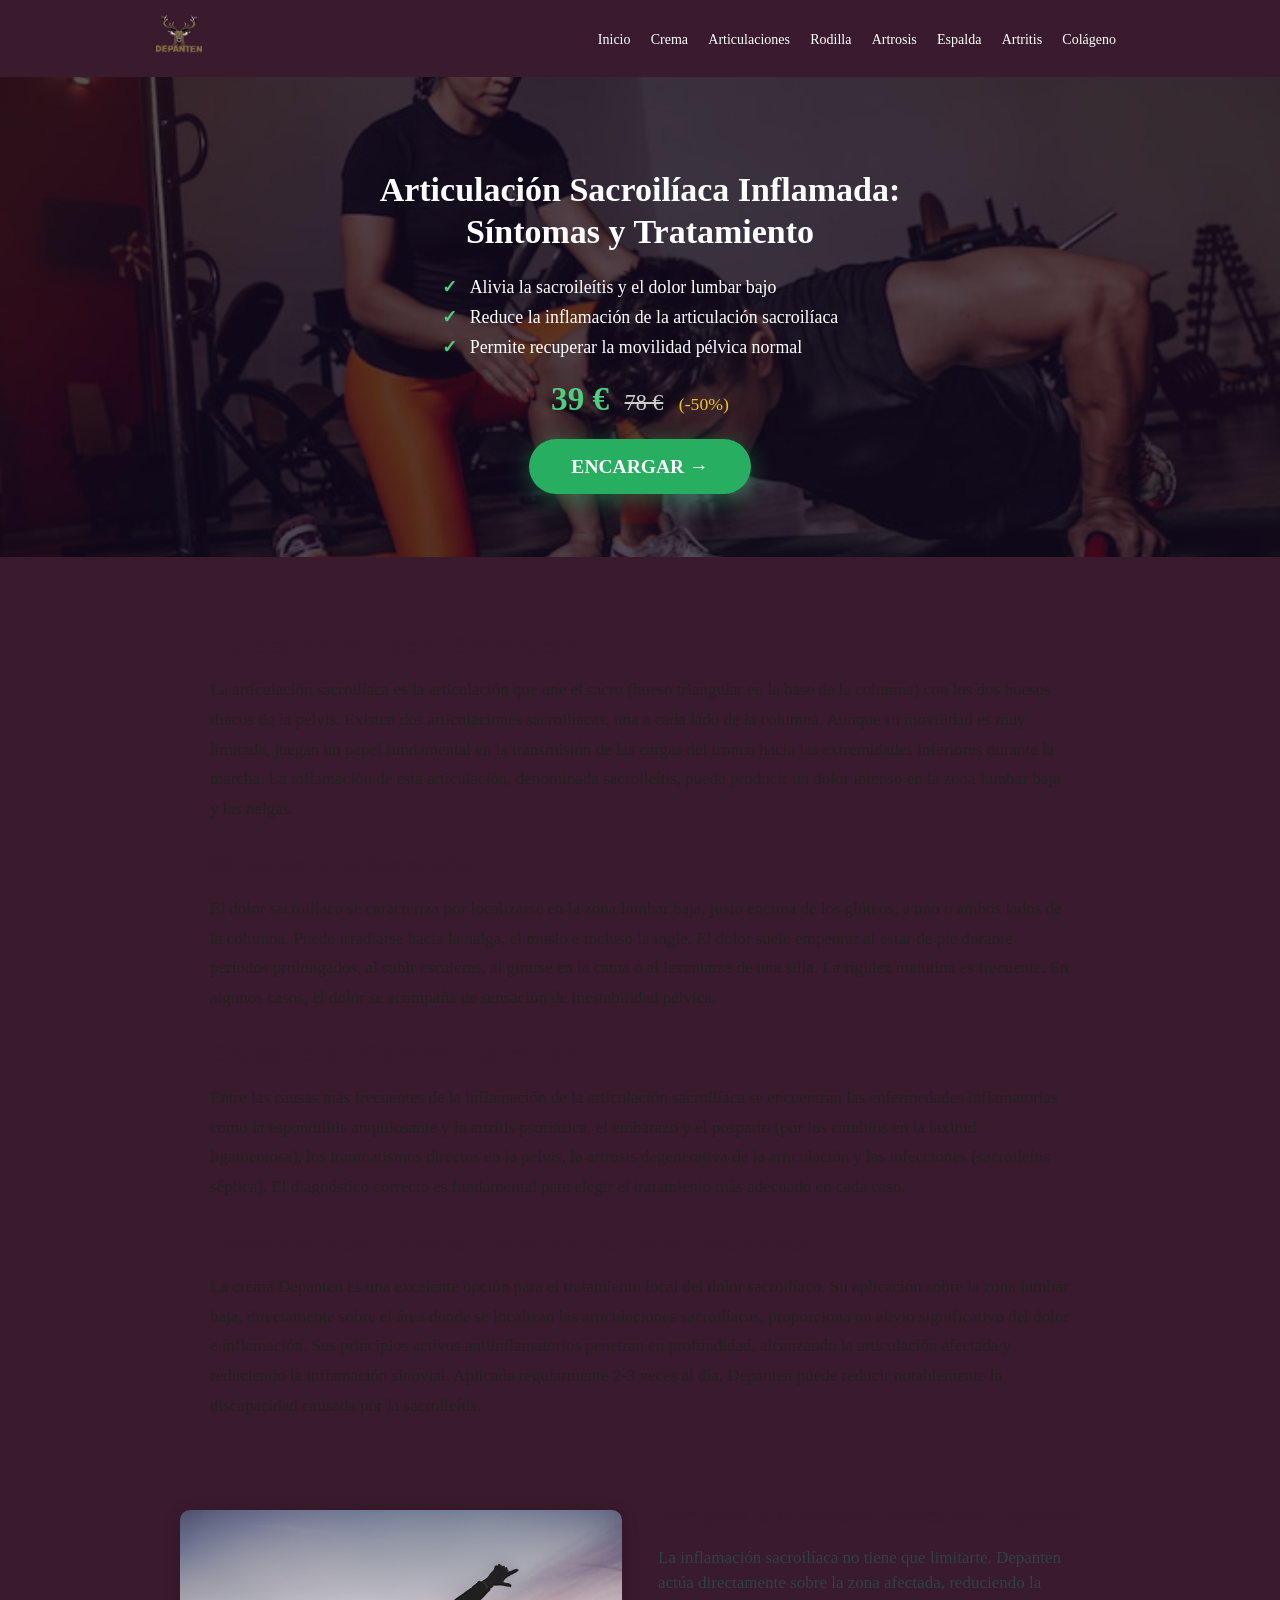
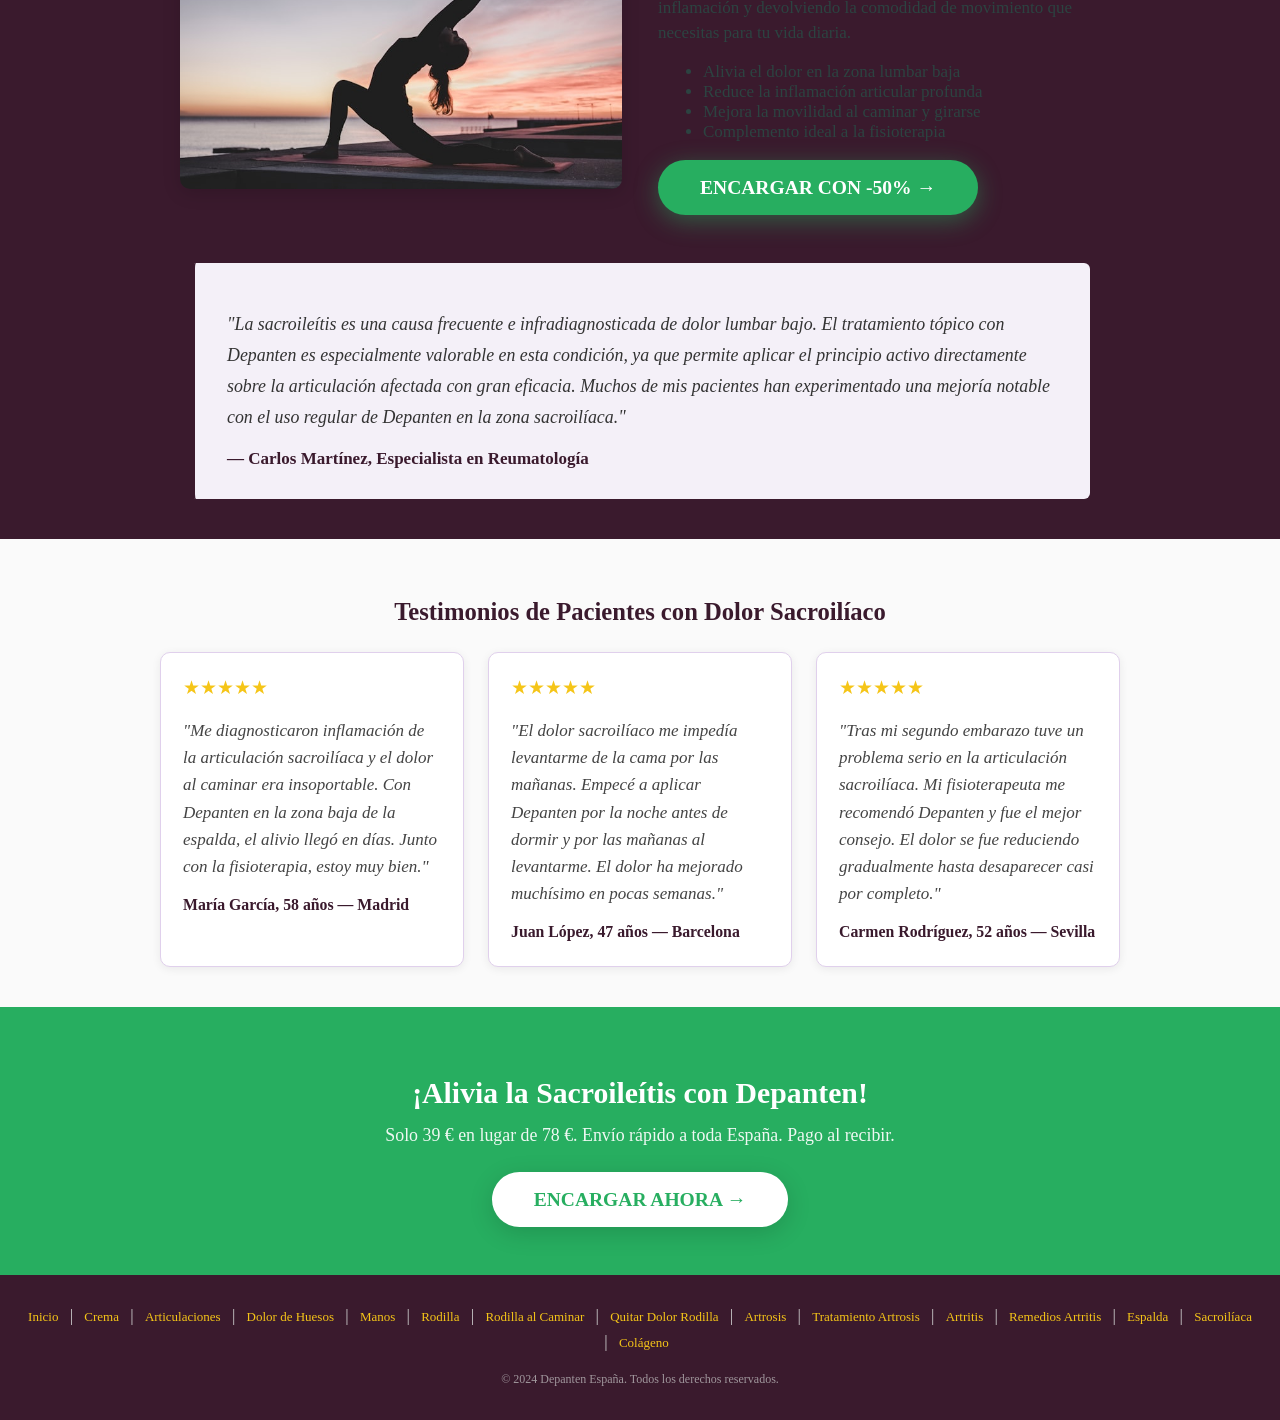
==== commit 9d2393c1: "Rebuild: copy reference lando + 14 Spanish inner pages, 0 everad" ====
--- a/articulacion-sacroiliaca.html
+++ b/articulacion-sacroiliaca.html
@@ -1,217 +1,135 @@
 <!DOCTYPE html>
-<html lang="es">
+<html lang="es" dir="ltr">
 <head>
-  <meta charset="UTF-8"/>
-  <meta name="viewport" content="width=device-width, initial-scale=1.0"/>
-  <title>Articulación Sacroilíaca Inflamada — Síntomas y Tratamiento con Depanten</title>
-  <meta name="description" content="Articulación sacroilíaca inflamada: síntomas, causas y tratamiento. Depanten crema alivia el dolor sacroilíaco de forma efectiva y segura. Precio 39 €."/>
+  <meta name="viewport" content="width=device-width, initial-scale=1">
+  <meta content="text/html; charset=utf-8" http-equiv="Content-Type">
+  <meta name="format-detection" content="telephone=no">
+  <title>Articulación Sacroilíaca Inflamada: Síntomas y Tratamiento | Depanten España</title>
+  <meta name="description" content="Articulación sacroilíaca inflamada: síntomas, causas y tratamiento con Depanten. Alivia la sacroileítis y el dolor en la zona lumbar baja. 39 €."/>
+  <meta name="keywords" content="articulacion sacroiliaca, sacroileitis, dolor sacroiliaco, inflamacion sacroiliaca, tratamiento sacroiliaca"/>
   <link rel="canonical" href="https://depanten.es/articulacion-sacroiliaca.html"/>
-  <link rel="stylesheet" href="style.css"/>
+  <link href="favicon.ico" rel="icon">
+  <link href="css/new_css.min.css" media="all" rel="stylesheet" type="text/css">
+  <style>
+    .inner-header{background:#3a1a2d;padding:12px 0}.inner-header .wrapper{display:flex;align-items:center;justify-content:space-between;flex-wrap:wrap;gap:10px}.inner-nav a{color:#fff;margin:0 8px;font-size:14px;text-decoration:none}.inner-nav a:hover{color:#f5c518}.hero-section{position:relative;min-height:480px;display:flex;align-items:center;background:url('photos/lower-back.jpg') center center/cover no-repeat}.hero-overlay{position:absolute;inset:0;background:rgba(20,10,35,0.70)}.hero-content{position:relative;z-index:2;max-width:700px;margin:0 auto;padding:60px 20px;text-align:center;color:#fff}.hero-content h1{font-size:2em;font-weight:bold;margin-bottom:18px;line-height:1.25}.hero-bullets{list-style:none;padding:0;margin:0 0 24px 0;text-align:left;display:inline-block}.hero-bullets li{padding:5px 0 5px 28px;position:relative;font-size:1.05em}.hero-bullets li::before{content:"✓";position:absolute;left:0;color:#4cd080;font-weight:bold}.hero-price{font-size:1.3em;margin-bottom:22px}.new-p{color:#4cd080;font-size:1.5em;font-weight:bold}.old-p{color:#ccc;text-decoration:line-through;font-size:1em;margin-left:10px}.btn-order{display:inline-block;background:#27ae60;color:#fff;font-size:1.15em;font-weight:bold;padding:15px 42px;border-radius:50px;text-decoration:none;box-shadow:0 6px 24px rgba(39,174,96,0.45)}.btn-order:hover{background:#1e8449}.content-section{max-width:900px;margin:0 auto;padding:48px 20px}.content-section h2{color:#3a1a2d;font-size:1.4em;margin-top:28px;margin-bottom:10px}.content-section p{line-height:1.75;margin-bottom:16px;color:#222}.photo-text-grid{display:grid;grid-template-columns:1fr 1fr;gap:36px;align-items:center;max-width:960px;margin:0 auto 48px;padding:0 20px}.photo-text-grid img{width:100%;border-radius:10px;box-shadow:0 4px 18px rgba(0,0,0,0.15)}.photo-text-grid h2{color:#3a1a2d;font-size:1.3em;margin-bottom:12px}.photo-text-grid ul{padding-left:20px;margin-bottom:18px;line-height:1.85}.expert-section{background:#f4f0f8;border-left:5px solid #3a1a2d;padding:28px 32px;max-width:900px;margin:0 auto 40px;border-radius:6px}.expert-quote{font-style:italic;font-size:1.05em;line-height:1.75;color:#333;margin-bottom:12px}.expert-name{font-weight:bold;color:#3a1a2d}.testimonials{background:#fafafa;padding:40px 20px}.testimonials h2{text-align:center;color:#3a1a2d;font-size:1.45em;margin-bottom:28px}.testimonials-grid{display:grid;grid-template-columns:repeat(3,1fr);gap:24px;max-width:960px;margin:0 auto}.testimonial-card{background:#fff;border:1px solid #e0d0ec;border-radius:10px;padding:22px;box-shadow:0 2px 10px rgba(0,0,0,0.07)}.testimonial-card p{font-style:italic;color:#444;line-height:1.6;margin-bottom:12px}.t-name{font-weight:bold;color:#3a1a2d;font-size:0.93em}.stars{color:#f5c518;font-size:1.1em;margin-bottom:8px}.final-cta{background:#27ae60;text-align:center;padding:48px 20px;color:#fff}.final-cta h2{font-size:1.75em;margin-bottom:12px}.final-cta p{font-size:1.05em;margin-bottom:24px;opacity:0.92}.btn-order-white{display:inline-block;background:#fff;color:#27ae60;font-size:1.15em;font-weight:bold;padding:15px 42px;border-radius:50px;text-decoration:none;box-shadow:0 6px 24px rgba(0,0,0,0.15)}.inner-footer{background:#3a1a2d;color:#ccc;padding:28px 20px;text-align:center}.inner-footer a{color:#f5c518;margin:0 7px;font-size:13px}.inner-footer a:hover{color:#fff}.inner-footer p{margin:12px 0 0;font-size:12px;opacity:0.7}.wrapper{max-width:1200px;margin:0 auto;padding:0 16px}
+    @media(max-width:768px){.photo-text-grid{grid-template-columns:1fr}.testimonials-grid{grid-template-columns:1fr}.hero-content h1{font-size:1.45em}.inner-nav{display:flex;flex-wrap:wrap;gap:5px;justify-content:center}}
+  </style>
 </head>
 <body>
-
-<header class="site-header">
-  <div class="header-inner">
-    <a href="index.html" class="logo">
-      <img src="product.svg" alt="Depanten" class="logo-img"/>
-      <div>
-        <div class="logo-text">Depanten</div>
-        <div class="logo-sub">España · Crema Articulaciones</div>
-      </div>
-    </a>
-    <nav class="site-nav">
+<header class="inner-header">
+  <div class="wrapper">
+    <a href="index.html"><img src="images/log1.png" alt="Depanten España" style="height:46px;"></a>
+    <nav class="inner-nav">
       <a href="index.html">Inicio</a>
       <a href="crema-depanten.html">Crema</a>
       <a href="dolor-articulaciones.html">Articulaciones</a>
       <a href="dolor-rodilla.html">Rodilla</a>
       <a href="artrosis.html">Artrosis</a>
-      <a href="dolor-espalda.html" class="active">Espalda</a>
+      <a href="dolor-espalda.html">Espalda</a>
       <a href="remedio-artritis.html">Artritis</a>
       <a href="colageno-articulaciones.html">Colágeno</a>
     </nav>
   </div>
 </header>
 
-<div class="breadcrumbs">
-  <div class="container">
-    <a href="index.html">Inicio</a><span>›</span>
-    <a href="dolor-espalda.html">Dolor de espalda</a><span>›</span>
-    <span>Articulación sacroilíaca inflamada</span>
+<section class="hero-section">
+  <div class="hero-overlay"></div>
+  <div class="hero-content">
+    <h1>Articulación Sacroilíaca Inflamada: Síntomas y Tratamiento</h1>
+    <ul class="hero-bullets">
+      <li>Alivia la sacroileítis y el dolor lumbar bajo</li>
+      <li>Reduce la inflamación de la articulación sacroilíaca</li>
+      <li>Permite recuperar la movilidad pélvica normal</li>
+    </ul>
+    <div class="hero-price">
+      <span class="new-p">39 €</span>
+      <span class="old-p">78 €</span>
+      <span style="color:#f5c518;margin-left:10px;font-size:0.8em;">(-50%)</span>
+    </div>
+    <a href="https://order.depanten.es/" class="btn-order">ENCARGAR →</a>
+  </div>
+</section>
+
+<section class="content-section">
+  <h2>¿Qué es la Articulación Sacroilíaca?</h2>
+  <p>La articulación sacroilíaca es la articulación que une el sacro (hueso triangular en la base de la columna) con los dos huesos ilíacos de la pelvis. Existen dos articulaciones sacroilíacas, una a cada lado de la columna. Aunque su movilidad es muy limitada, juegan un papel fundamental en la transmisión de las cargas del tronco hacia las extremidades inferiores durante la marcha. La inflamación de esta articulación, denominada sacroileítis, puede producir un dolor intenso en la zona lumbar baja y las nalgas.</p>
+
+  <h2>Síntomas de la Sacroileítis</h2>
+  <p>El dolor sacroilíaco se caracteriza por localizarse en la zona lumbar baja, justo encima de los glúteos, a uno o ambos lados de la columna. Puede irradiarse hacia la nalga, el muslo e incluso la ingle. El dolor suele empeorar al estar de pie durante períodos prolongados, al subir escaleras, al girarse en la cama o al levantarse de una silla. La rigidez matutina es frecuente. En algunos casos, el dolor se acompaña de sensación de inestabilidad pélvica.</p>
+
+  <h2>Causas de la Inflamación Sacroilíaca</h2>
+  <p>Entre las causas más frecuentes de la inflamación de la articulación sacroilíaca se encuentran las enfermedades inflamatorias como la espondilitis anquilosante y la artritis psoriásica, el embarazo y el posparto (por los cambios en la laxitud ligamentosa), los traumatismos directos en la pelvis, la artrosis degenerativa de la articulación y las infecciones (sacroileítis séptica). El diagnóstico correcto es fundamental para elegir el tratamiento más adecuado en cada caso.</p>
+
+  <h2>Tratamiento con Depanten para la Articulación Sacroilíaca</h2>
+  <p>La crema Depanten es una excelente opción para el tratamiento local del dolor sacroilíaco. Su aplicación sobre la zona lumbar baja, directamente sobre el área donde se localizan las articulaciones sacroilíacas, proporciona un alivio significativo del dolor e inflamación. Sus principios activos antiinflamatorios penetran en profundidad, alcanzando la articulación afectada y reduciendo la inflamación sinovial. Aplicada regularmente 2-3 veces al día, Depanten puede reducir notablemente la discapacidad causada por la sacroileítis.</p>
+</section>
+
+<div class="photo-text-grid">
+  <img src="photos/active-seniors.jpg" alt="Personas activas tras tratamiento articulación sacroilíaca">
+  <div>
+    <h2>Recupera la Movilidad Pélvica con Depanten</h2>
+    <p>La inflamación sacroilíaca no tiene que limitarte. Depanten actúa directamente sobre la zona afectada, reduciendo la inflamación y devolviendo la comodidad de movimiento que necesitas para tu vida diaria.</p>
+    <ul>
+      <li>Alivia el dolor en la zona lumbar baja</li>
+      <li>Reduce la inflamación articular profunda</li>
+      <li>Mejora la movilidad al caminar y girarse</li>
+      <li>Complemento ideal a la fisioterapia</li>
+    </ul>
+    <a href="https://order.depanten.es/" class="btn-order">ENCARGAR CON -50% →</a>
   </div>
 </div>
 
-<section class="hero" style="background-image:linear-gradient(to right, rgba(15,35,60,0.92) 0%, rgba(15,35,60,0.78) 55%, rgba(15,35,60,0.55) 100%),url('photos/lower-back.jpg');background-size:cover;background-position:center top;">
-  <div class="hero-inner">
-    <div>
-      <h1>Articulación Sacroilíaca Inflamada: Síntomas y Tratamiento</h1>
-      <ul class="hero-benefits">
-        <li>La sacroileítis causa un dolor intenso en la zona lumbar baja y glúteos que puede irradiarse a las piernas</li>
-        <li>Depanten alivia el dolor sacroilíaco con penetración directa en la articulación afectada</li>
-        <li>Tratamiento tópico seguro, sin efectos sobre el aparato digestivo</li>
-      </ul>
+<div class="expert-section">
+  <p class="expert-quote">"La sacroileítis es una causa frecuente e infradiagnosticada de dolor lumbar bajo. El tratamiento tópico con Depanten es especialmente valorable en esta condición, ya que permite aplicar el principio activo directamente sobre la articulación afectada con gran eficacia. Muchos de mis pacientes han experimentado una mejoría notable con el uso regular de Depanten en la zona sacroilíaca."</p>
+  <div class="expert-name">— Carlos Martínez, Especialista en Reumatología</div>
+</div>
+
+<section class="testimonials">
+  <h2>Testimonios de Pacientes con Dolor Sacroilíaco</h2>
+  <div class="testimonials-grid">
+    <div class="testimonial-card">
+      <div class="stars">★★★★★</div>
+      <p>"Me diagnosticaron inflamación de la articulación sacroilíaca y el dolor al caminar era insoportable. Con Depanten en la zona baja de la espalda, el alivio llegó en días. Junto con la fisioterapia, estoy muy bien."</p>
+      <div class="t-name">María García, 58 años — Madrid</div>
     </div>
-    <div class="price-card">
-      <div class="product-img-wrap">
-        <img src="product.svg" alt="Depanten Crema"/>
-      </div>
-      <div class="promo-label">Precio especial</div>
-      <div class="price-display">
-        <div class="price-new">39<span style="font-size:24px">€</span></div>
-        <div class="price-old">78 €</div>
-        <div class="price-saving">¡Ahorro del 50%!</div>
-      </div>
-      <a href="https://order.depanten.es/" class="btn-buy" style="margin-top:18px;display:block;text-align:center;">ENCARGAR →</a>
+    <div class="testimonial-card">
+      <div class="stars">★★★★★</div>
+      <p>"El dolor sacroilíaco me impedía levantarme de la cama por las mañanas. Empecé a aplicar Depanten por la noche antes de dormir y por las mañanas al levantarme. El dolor ha mejorado muchísimo en pocas semanas."</p>
+      <div class="t-name">Juan López, 47 años — Barcelona</div>
+    </div>
+    <div class="testimonial-card">
+      <div class="stars">★★★★★</div>
+      <p>"Tras mi segundo embarazo tuve un problema serio en la articulación sacroilíaca. Mi fisioterapeuta me recomendó Depanten y fue el mejor consejo. El dolor se fue reduciendo gradualmente hasta desaparecer casi por completo."</p>
+      <div class="t-name">Carmen Rodríguez, 52 años — Sevilla</div>
     </div>
   </div>
 </section>
 
-<section class="content-section">
-  <div class="content-article">
-    <h2>¿Qué es la articulación sacroilíaca y por qué se inflama?</h2>
-    <p>La articulación sacroilíaca (SI) conecta el hueso sacro (la base de la columna vertebral) con los huesos ilíacos de la pelvis. Es una articulación grande y robusta con escasa movilidad, cuya función principal es transmitir las fuerzas entre la columna y las extremidades inferiores durante la marcha. Cuando se inflama, la condición se denomina sacroileítis.</p>
-    <p>La inflamación de la articulación sacroilíaca puede deberse a diversas causas: espondilitis anquilosante (la más frecuente en jóvenes), artritis psoriásica, artrosis degenerativa de la articulación (más frecuente en adultos mayores), traumatismos, embarazo (por los cambios en la distribución de peso y la laxitud ligamentosa) e infecciones, aunque estas son menos frecuentes.</p>
+<div class="final-cta">
+  <h2>¡Alivia la Sacroileítis con Depanten!</h2>
+  <p>Solo 39 € en lugar de 78 €. Envío rápido a toda España. Pago al recibir.</p>
+  <a href="https://order.depanten.es/" class="btn-order-white">ENCARGAR AHORA →</a>
+</div>
 
-    <h2>Síntomas de la articulación sacroilíaca inflamada</h2>
-    <p>El dolor sacroilíaco tiene unas características clínicas bastante típicas que lo diferencian de otros tipos de dolor lumbar:</p>
-    <ul>
-      <li>Dolor localizado en la zona lumbar baja, en uno o ambos lados de la línea media</li>
-      <li>Dolor en los glúteos que puede irradiarse a la cara posterior del muslo (similar a la ciática)</li>
-      <li>Empeora al estar de pie mucho tiempo, al subir escaleras, al rotar el tronco o al estar tumbado sobre el lado afectado</li>
-      <li>Puede mejorar al caminar (a diferencia de la hernia discal)</li>
-      <li>Rigidez matutina intensa que mejora con el movimiento (especialmente en la espondilitis anquilosante)</li>
-      <li>En algunos casos, el dolor se irradia a la ingle o a la cara anterior del muslo</li>
-    </ul>
-
-    <h2>Depanten para el dolor sacroilíaco</h2>
-    <p>El tratamiento del dolor sacroilíaco incluye fisioterapia, ejercicios específicos de estabilización de la pelvis, antiinflamatorios y, en casos refractarios, infiltraciones articulares. En el ámbito del tratamiento tópico, la crema Depanten ofrece una opción excelente por su capacidad de penetración profunda hasta la articulación sacroilíaca.</p>
-    <p>Aplica Depanten directamente sobre la zona sacroilíaca dolorida (en la parte baja de la espalda, a ambos lados del sacro) y masajea con movimientos circulares durante 3-4 minutos. Los ingredientes activos de Depanten, en especial la árnica y el ácido hialurónico, reducen la inflamación local y alivian el dolor de forma significativa en 15-20 minutos.</p>
-    <p>Para el tratamiento crónico de la sacroileítis, el uso regular de Depanten dos veces al día puede reducir considerablemente la intensidad del dolor y mejorar la funcionalidad, permitiendo realizar las actividades cotidianas con mayor facilidad y menos disconfort.</p>
+<footer class="inner-footer">
+  <div>
+    <a href="index.html">Inicio</a> |
+    <a href="crema-depanten.html">Crema</a> |
+    <a href="dolor-articulaciones.html">Articulaciones</a> |
+    <a href="dolor-huesos-articulaciones.html">Dolor de Huesos</a> |
+    <a href="dolor-articulaciones-manos.html">Manos</a> |
+    <a href="dolor-rodilla.html">Rodilla</a> |
+    <a href="dolor-rodilla-caminar.html">Rodilla al Caminar</a> |
+    <a href="como-quitar-dolor-rodilla.html">Quitar Dolor Rodilla</a> |
+    <a href="artrosis.html">Artrosis</a> |
+    <a href="tratamiento-artrosis.html">Tratamiento Artrosis</a> |
+    <a href="remedio-artritis.html">Artritis</a> |
+    <a href="remedios-caseros-artritis.html">Remedios Artritis</a> |
+    <a href="dolor-espalda.html">Espalda</a> |
+    <a href="articulacion-sacroiliaca.html">Sacroilíaca</a> |
+    <a href="colageno-articulaciones.html">Colágeno</a>
   </div>
-</section>
-
-<section style="padding:60px 20px;background:#f0f7f0;">
-  <div style="max-width:1000px;margin:0 auto;display:grid;grid-template-columns:1fr 1fr;gap:50px;align-items:center;">
-    <div style="position:relative;border-radius:16px;overflow:hidden;">
-      <img src="photos/active-seniors.jpg" alt="Personas activas sin dolor sacroilíaco" style="width:100%;height:360px;object-fit:cover;display:block;"/>
-      <div style="position:absolute;top:16px;left:16px;background:#27ae60;color:#fff;font-weight:bold;font-size:13px;padding:6px 14px;border-radius:20px;">Recupera tu Vida</div>
-    </div>
-    <div>
-      <h2 style="font-size:26px;font-weight:bold;color:#1a3a5c;margin-bottom:16px;">Alivio del dolor sacroilíaco</h2>
-      <p style="color:#555;line-height:1.7;margin-bottom:16px;">El dolor sacroilíaco puede limitar enormemente la capacidad de caminar, sentarse y hacer actividades cotidianas. Depanten te ayuda a recuperar tu movilidad y calidad de vida.</p>
-      <ul style="list-style:none;padding:0;margin:0 0 20px 0;">
-        <li style="padding:6px 0;color:#333;"><span style="color:#27ae60;font-weight:bold;margin-right:8px;">✓</span> Alivia el dolor en la zona sacroilíaca</li>
-        <li style="padding:6px 0;color:#333;"><span style="color:#27ae60;font-weight:bold;margin-right:8px;">✓</span> Reduce la inflamación de la articulación SI</li>
-        <li style="padding:6px 0;color:#333;"><span style="color:#27ae60;font-weight:bold;margin-right:8px;">✓</span> Mejora la capacidad para caminar y estar de pie</li>
-        <li style="padding:6px 0;color:#333;"><span style="color:#27ae60;font-weight:bold;margin-right:8px;">✓</span> Compatible con fisioterapia y medicación</li>
-      </ul>
-      <a href="https://order.depanten.es/" style="display:inline-block;background:#27ae60;color:#fff;font-weight:bold;font-size:16px;padding:14px 32px;border-radius:10px;text-decoration:none;">Pedir Depanten →</a>
-    </div>
-  </div>
-</section>
-
-<section class="expert-section">
-  <div class="expert-box">
-    <div class="expert-avatar">👨‍⚕️</div>
-    <div>
-      <p class="expert-quote">"La sacroileítis es un cuadro que puede ser muy incapacitante. Además del tratamiento médico específico, el uso de cremas antiinflamatorias tópicas como Depanten en la zona sacroilíaca puede proporcionar un alivio complementario significativo. Su árnica en alta concentración tiene una acción antiinflamatoria local notable que beneficia a estos pacientes."</p>
-      <div class="expert-name">Dr. Carlos Martínez</div>
-      <div class="expert-title">Especialista en Reumatología · España</div>
-    </div>
-  </div>
-</section>
-
-<section class="testimonials-section" style="padding:70px 20px;">
-  <h2 class="section-title">Testimonios</h2>
-  <div class="testimonials-grid">
-    <div class="testimonial-card">
-      <div class="stars">★★★★★</div>
-      <p>"Tengo sacroileítis y el dolor en la zona lumbar y glúteo era insufrible. Depanten me ha dado el alivio que necesitaba para poder funcionar en el día a día."</p>
-      <div class="testimonial-author">María García — 58 años, Madrid</div>
-    </div>
-    <div class="testimonial-card">
-      <div class="stars">★★★★★</div>
-      <p>"La articulación sacroilíaca me dolía tanto que no podía conducir. Desde que uso Depanten en esa zona, el dolor ha bajado mucho y ya puedo hacer vida normal."</p>
-      <div class="testimonial-author">Juan López — 47 años, Barcelona</div>
-    </div>
-    <div class="testimonial-card">
-      <div class="stars">★★★★★</div>
-      <p>"Me lo recomendó mi fisioterapeuta para la sacroileítis. Aplico Depanten antes de las sesiones y el alivio que da me permite aprovechar mejor los ejercicios."</p>
-      <div class="testimonial-author">Carmen Rodríguez — 52 años, Sevilla</div>
-    </div>
-  </div>
-</section>
-
-<section class="cta-section">
-  <h2>Alivia el dolor sacroilíaco con Depanten</h2>
-  <p class="subtitle">Oferta especial — 50 % de descuento por tiempo limitado</p>
-  <div class="cta-price-row">
-    <span class="cta-price-new">39 €</span>
-    <span class="cta-price-old">78 €</span>
-  </div>
-  <a href="https://order.depanten.es/" class="btn-buy">PEDIR AHORA →</a>
-</section>
-
-<footer class="site-footer">
-  <div class="footer-pages">
-    <div class="footer-pages-title">Todas las páginas</div>
-    <div class="pages-nav-grid">
-      <a href="index.html"><span class="pg-icon">🏠</span>Inicio</a>
-      <a href="crema-depanten.html"><span class="pg-icon">🧴</span>Crema Depanten</a>
-      <a href="dolor-articulaciones.html"><span class="pg-icon">🦴</span>Dolor articulaciones</a>
-      <a href="dolor-huesos-articulaciones.html"><span class="pg-icon">💪</span>Dolor huesos y articulaciones</a>
-      <a href="dolor-articulaciones-manos.html"><span class="pg-icon">🤲</span>Dolor articulaciones manos</a>
-      <a href="dolor-rodilla.html"><span class="pg-icon">🦵</span>Dolor de rodilla</a>
-      <a href="dolor-rodilla-caminar.html"><span class="pg-icon">🚶</span>Dolor rodilla al caminar</a>
-      <a href="como-quitar-dolor-rodilla.html"><span class="pg-icon">⚡</span>Cómo quitar dolor de rodilla</a>
-      <a href="artrosis.html"><span class="pg-icon">🔬</span>Artrosis</a>
-      <a href="tratamiento-artrosis.html"><span class="pg-icon">💊</span>Tratamiento artrosis</a>
-      <a href="remedio-artritis.html"><span class="pg-icon">🌿</span>Remedio artritis</a>
-      <a href="remedios-caseros-artritis.html"><span class="pg-icon">🍃</span>Remedios caseros artritis</a>
-      <a href="dolor-espalda.html"><span class="pg-icon">🔙</span>Dolor de espalda</a>
-      <a href="articulacion-sacroiliaca.html" class="active"><span class="pg-icon">📍</span>Articulación sacroilíaca</a>
-      <a href="colageno-articulaciones.html"><span class="pg-icon">💎</span>Colágeno articulaciones</a>
-    </div>
-  </div>
-  <div class="footer-main">
-    <div class="footer-inner">
-      <div class="footer-top">
-        <div class="footer-brand">
-          <span class="logo-text">Depanten</span>
-          <div class="logo-sub" style="color:rgba(255,255,255,0.4);margin-top:4px;">España · Crema Articulaciones</div>
-          <p>Depanten es una crema de uso tópico para el alivio del dolor articular. No es un medicamento. Consulte a su médico si el dolor persiste.</p>
-        </div>
-        <div class="footer-col">
-          <h4>Páginas</h4>
-          <ul>
-            <li><a href="crema-depanten.html">Crema Depanten</a></li>
-            <li><a href="dolor-articulaciones.html">Dolor articulaciones</a></li>
-            <li><a href="dolor-rodilla.html">Dolor de rodilla</a></li>
-            <li><a href="artrosis.html">Artrosis</a></li>
-            <li><a href="dolor-espalda.html">Dolor de espalda</a></li>
-          </ul>
-        </div>
-        <div class="footer-col">
-          <h4>Más información</h4>
-          <ul>
-            <li><a href="remedio-artritis.html">Artritis</a></li>
-            <li><a href="tratamiento-artrosis.html">Tratamiento artrosis</a></li>
-            <li><a href="colageno-articulaciones.html">Colágeno articulaciones</a></li>
-            <li><a href="articulacion-sacroiliaca.html">Articulación sacroilíaca</a></li>
-            <li><a href="https://order.depanten.es/">Pedir Depanten</a></li>
-          </ul>
-        </div>
-      </div>
-      <div class="footer-bottom">
-        <p>© 2025 Depanten España. Todos los derechos reservados.</p>
-        <div class="footer-links">
-          <a href="#">Aviso Legal</a>
-          <a href="#">Privacidad</a>
-          <a href="#">Cookies</a>
-        </div>
-      </div>
-    </div>
-  </div>
+  <p>&copy; 2024 Depanten España. Todos los derechos reservados.</p>
 </footer>
-
 </body>
 </html>
--- a/css/new_css.min.css
+++ b/css/new_css.min.css
@@ -0,0 +1,1564 @@
+@font-face {
+  font-family: Lobster;
+  font-style: normal;
+  font-weight: 400;
+  font-display: swap;
+  src: local(''), url(../fonts/lobster-v23-latin-regular.woff2) format('woff2'), url(../fonts/lobster-v23-latin-regular.woff) format('woff')
+}
+
+body {
+  font-family: 'Times New Roman', Times, serif
+}
+
+a {
+  text-decoration: none
+}
+
+*,
+a:active,
+a:hover {
+  outline: 0
+}
+
+* {
+  box-sizing: border-box
+}
+
+br {
+  line-height: 0
+}
+
+#wrapper {
+  overflow: hidden
+}
+
+.popup {
+  position: relative;
+  width: 600px;
+  background: #f6f6f6;
+  box-shadow: 2px 2px 10px rgba(0, 0, 0, .35);
+  border: 1px solid #3a87ad
+}
+
+.popup .title {
+  background: #4d83c0;
+  text-align: center;
+  line-height: 26px;
+  text-shadow: 1px 1px 0 #3a87ad;
+  border-bottom: 1px solid #3a87ad;
+  padding: 0 30px;
+  font-size: 18px;
+  color: #fff;
+  margin-top: 20px
+}
+
+@media screen and (max-width:540px) {
+  .popup {
+    width: 380px
+  }
+
+  .popup .title {
+    padding: 0 30px;
+    line-height: 39px
+  }
+}
+
+@media screen and (max-width:405px) {
+  .popup {
+    width: 300px
+  }
+
+  .popup .title {
+    padding: 0
+  }
+}
+
+.only_number {
+  height: 36px;
+  line-height: 36px;
+  color: #222;
+  border: 1px solid #aaa;
+  padding: 0 10px;
+  width: 200px;
+  display: inline-block;
+  text-indent: 0;
+  margin-bottom: 10px;
+  border-radius: 3px;
+  background: #fff;
+  font-size: 14px;
+  font-style: normal
+}
+
+body {
+  font: 17px/25px 'Times New Roman', Times, serif
+}
+
+input,
+select {
+  font: 100% 'Times New Roman', Times, serif
+}
+
+a {
+  color: #a82720
+}
+
+a:hover {
+  text-decoration: underline
+}
+
+input,
+select {
+  vertical-align: middle;
+  color: #000;
+  outline: 0
+}
+
+form {
+  margin: 0;
+  padding: 0;
+  border-style: none
+}
+
+br {
+  font-size: 0
+}
+
+#wrapper {
+  width: 100%;
+  padding: 50px 0
+}
+
+.block1__top-sale,
+.wrapper,
+.wrapper-hidden {
+  position: relative
+}
+
+img {
+  border: 0
+}
+
+.td,
+ul {
+  padding: 0
+}
+
+/*! normalize.css v3.0.2 | MIT License | git.io/normalize */
+html {
+  -ms-text-size-adjust: 100%;
+  -webkit-text-size-adjust: 100%
+}
+
+body {
+  margin: 0;
+  min-width: 1000px;
+  background: url(../images/img1.0.1.png) center 0 repeat-x #3a1a2d;
+  color: #2c4341
+}
+
+div.section,
+main {
+  display: block
+}
+
+a {
+  background-color: transparent
+}
+
+small {
+  font-size: 80%
+}
+
+code {
+  font-size: 1em
+}
+
+button,
+input {
+  color: inherit;
+  font: inherit;
+  margin: 0
+}
+
+button {
+  overflow: visible
+}
+
+button,
+select {
+  text-transform: none
+}
+
+.block10__sale,
+.block1__top,
+.block7__btn,
+.block__timer-text,
+.form-horizontal .row label {
+  text-transform: uppercase
+}
+
+button,
+html input[type=button],
+input[type=submit] {
+  -webkit-appearance: button;
+  cursor: pointer
+}
+
+button::-moz-focus-inner,
+input::-moz-focus-inner {
+  border: 0;
+  padding: 0
+}
+
+input {
+  line-height: normal
+}
+
+.wrapper-hidden {
+  overflow: hidden;
+  width: 100%;
+  height: 100%
+}
+
+.wrapper {
+  z-index: 2;
+  margin: 0 auto;
+  width: 1000px
+}
+
+ul {
+  margin: 0 0 10px 25px
+}
+
+ul ul {
+  margin-bottom: 0
+}
+
+li {
+  line-height: 20px
+}
+
+ul.inline,
+ul.unstyled {
+  margin-left: 0;
+  list-style: none
+}
+
+ul.inline>li {
+  display: inline-block;
+  padding-right: 5px;
+  padding-left: 5px
+}
+
+.block1__top-sale::before,
+.block2__top .wrapper::before,
+.block4 ul li::before {
+  content: ''
+}
+
+.block__timer {
+  text-align: center;
+  vertical-align: top
+}
+
+.block__timer .landing__countdown {
+  display: block;
+  margin: 17px auto;
+  padding: 0;
+  height: 42px
+}
+
+.block__timer .landing__countdown span {
+  font: 700 26px/40px 'Times New Roman', Times, serif;
+  color: #411c32;
+  display: inline-block;
+  width: 61px;
+  background: url(../images/img1.6.png) no-repeat;
+  height: 42px;
+  margin: 0 5px;
+  text-align: center;
+  letter-spacing: 20px;
+  padding-left: 8px
+}
+
+.block1 .wrapper {
+  background: url(../images/img1.0.png) center bottom no-repeat
+}
+
+.block1__top {
+  font: 400 23px/50px 'Times New Roman', Times, serif;
+  color: #fff
+}
+
+.block1__top .lastpack {
+  color: #ffcc19
+}
+
+.block1__top-sale {
+  font: 400 35px/40px Lobster;
+  width: 106px;
+  text-align: center;
+  display: inline-block;
+  vertical-align: middle;
+  top: 20px
+}
+
+.block1__top-sale::before {
+  position: absolute;
+  background: url(../images/img1.1.png) no-repeat;
+  width: 106px;
+  height: 100px;
+  left: 0;
+  top: -28px;
+  z-index: -1
+}
+
+.block1__top-action {
+  text-align: center;
+  color: #ffcc19;
+  position: relative;
+  font: 400 23px/50px 'Times New Roman', Times, serif
+}
+
+.block1__body {
+  position: relative;
+  padding-bottom: 50px
+}
+
+.block1__left {
+  width: 350px;
+  display: inline-block;
+  padding: 40px 0 0
+}
+
+.block1__right {
+  width: 32.5%;
+  float: right;
+  position: relative;
+  text-align: center;
+  overflow: hidden;
+  margin-top: -50px
+}
+
+.block4__bottom img,
+.block5 img {
+  float: left
+}
+
+.block-action {
+  height: 222px;
+  background: #b7064d;
+  border-bottom-left-radius: 15px;
+  border-bottom-right-radius: 15px
+}
+
+.block1__title {
+  padding: 50px 0 30px;
+  font: 400 44px/45px Lobster;
+  color: #ffcc19
+}
+
+.block1__sub {
+  width: 325px;
+  font: 300 24px/35px 'Times New Roman', Times, serif;
+  color: #fff
+}
+
+.block1__price {
+  font: 400 28px/50px Lobster;
+  color: #b7064d;
+  background: url(../images/img1.4.png) center 0 no-repeat;
+  height: 66px
+}
+
+.block1__price>span {
+  width: 40%;
+  display: inline-block;
+  vertical-align: top;
+  text-align: center
+}
+
+.block1__price .oldprice span {
+  text-decoration: line-through
+}
+
+.block__timer-text {
+  color: #fff;
+  font: 300 14px/35px 'Times New Roman', Times, serif
+}
+
+.block1__right ul {
+  margin: 90px 0 0;
+  padding: 0
+}
+
+.block1__right ul li {
+  font: 300 22px/30px 'Times New Roman', Times, serif;
+  color: #fff;
+  padding: 5px 0 5px 55px;
+  text-align: left;
+  background: url(../images/img1.7.png) left center no-repeat
+}
+
+.block3__list ul,
+.block3__title,
+.block4__title,
+.block5__title,
+.block6 ul,
+.block6__title {
+  text-align: center
+}
+
+.block2 {
+  font: 300 20px/28px 'Times New Roman', Times, serif;
+  color: #fff;
+  height: 463px
+}
+
+.block2 .wrapper-hidden {
+  margin-top: -18px
+}
+
+.block2__top {
+  background: #b7064d;
+  position: relative
+}
+
+.block2__top .wrapper {
+  padding: 25px 0 35px 215px;
+  height: 255px;
+  background: url(../images/img2.0.png) center 0 no-repeat
+}
+
+.block2__top .wrapper::before {
+  position: absolute;
+  background: url(../images/img21.png) no-repeat;
+  width: 1069px;
+  height: 455px;
+  left: -10px;
+  top: -15px
+}
+
+.block2__bottom {
+  background: #612549
+}
+
+.block2__title {
+  font: 400 31px/30px Lobster;
+  color: #ffce22;
+  padding-left: 215px
+}
+
+.block3 .wrapper {
+  background: url(../images/img3.0.png) center center no-repeat
+}
+
+.block3__title {
+  font: 400 40px/40px Lobster;
+  color: #ffce22;
+  padding: 40px 0 10px
+}
+
+.block3__list ul li {
+  vertical-align: top;
+  color: #fff;
+  width: 328px;
+  text-align: center;
+  font: 300 20px/30px 'Times New Roman', Times, serif;
+  padding-top: 200px;
+  margin-bottom: 15px
+}
+
+.block3__list ul li .block3__list_title {
+  text-transform: uppercase;
+  color: #ffce22;
+  font: 400 22px/30px 'Times New Roman', Times, serif
+}
+
+.block3__list .item1 {
+  background: url(../images/img3.1.png) center 0 no-repeat
+}
+
+.block3__list .item2 {
+  background: url(../images/img3.2.png) center 0 no-repeat
+}
+
+.block3__list .item3 {
+  background: url(../images/img3.3.png) center 0 no-repeat
+}
+
+.block3__list .item4 {
+  background: url(../images/img3.4.png) center 0 no-repeat
+}
+
+.block3__list .item5 {
+  background: url(../images/img3.5.png) center 0 no-repeat
+}
+
+.block4 {
+  background: #ffce22;
+  height: 570px
+}
+
+.block4 .wrapper {
+  height: 428px
+}
+
+.block4__title {
+  font: 400 40px/40px Lobster;
+  color: #3a1a2d;
+  padding: 40px 0
+}
+
+.block4 ul li {
+  padding: 40px 35px 0;
+  vertical-align: top;
+  width: 330px;
+  position: relative;
+  height: 446px;
+  color: #3a1a2d;
+  font: 300 18px/22px 'Times New Roman', Times, serif
+}
+
+.block4 ul li::before {
+  position: absolute;
+  background: url(../images/img3.6.png) no-repeat;
+  width: 346px;
+  height: 445px;
+  left: -8px;
+  top: 0;
+  z-index: -1
+}
+
+.block4__top {
+  height: 288px
+}
+
+.block4__bottom_name {
+  margin-left: 100px;
+  color: #bc0831
+}
+
+.block5 {
+  margin-top: -142px;
+  padding-top: 190px;
+  background: url(../images/img4.0.png) center bottom no-repeat #3a1a2d
+}
+
+.block5 .wrapper {
+  min-height: 433px
+}
+
+.block5__title {
+  font: 400 40px/40px Lobster;
+  color: #ffce22;
+  padding: 0 0 40px
+}
+
+.block5__wrap {
+  margin-left: 345px;
+  background: #612549;
+  border-radius: 20px 20px 0 0;
+  font: 300 20px/27px 'Times New Roman', Times, serif;
+  padding: 15px 20px 14px;
+  color: #fff;
+  position: relative
+}
+
+.block5__wrap::before,
+.block7 .wrapper-hidden::before {
+  position: absolute;
+  content: ''
+}
+
+.block5__wrap::before {
+  background: url(../images/img4.1.png) no-repeat;
+  width: 50px;
+  height: 33px;
+  left: -25px;
+  top: 110px
+}
+
+.block5__name {
+  color: #ffce22;
+  padding: 40px 0 14px
+}
+
+.block6 {
+  background: #fff
+}
+
+.block6 .wrapper {
+  padding: 40px 0
+}
+
+.block6__title {
+  font: 400 40px/40px Lobster;
+  color: #612549;
+  padding: 0 0 40px
+}
+
+.block6 ul li,
+.block7__delivery {
+  font: 300 20px/30px 'Times New Roman', Times, serif
+}
+
+.block6 ul li {
+  padding-top: 160px;
+  color: #b7064d;
+  vertical-align: top;
+  width: 305px
+}
+
+.block6-item1 {
+  background: url(../images/img5.png) 50px top no-repeat
+}
+
+.block6-item2 {
+  background: url(../images/img5.png) -265px top no-repeat
+}
+
+.block6-item3 {
+  background: url(../images/img5.png) -600px top no-repeat
+}
+
+.block7 {
+  height: 580px
+}
+
+.block7 .wrapper-hidden {
+  padding-top: 40px;
+  margin-top: -40px;
+  height: 590px
+}
+
+.block7 .wrapper-hidden::before {
+  left: 0;
+  top: 40px;
+  width: 100%;
+  height: 380px;
+  background: #612549
+}
+
+.block7__delivery {
+  color: #fff;
+  padding-right: 318px;
+  position: relative;
+  margin-top: 20px
+}
+
+.block7__delivery::before {
+  content: '';
+  position: absolute;
+  background: url(../images/img6.3.png) no-repeat;
+  width: 372px;
+  height: 347px;
+  right: -54px;
+  top: -61px
+}
+
+.block7__delivery_title {
+  font: 400 40px/40px Lobster;
+  color: #ffce22;
+  text-align: left;
+  padding: 30px 0 20px
+}
+
+.block7__warning_title {
+  font: 400 37px/40px Lobster;
+  color: #b50d72;
+  text-align: left;
+  padding: 0 0 30px
+}
+
+.block10-btn,
+.block10__count,
+.block10__price,
+.block7__btn,
+.block8 ul,
+.block8 ul li {
+  text-align: center
+}
+
+.block7__warning {
+  position: relative;
+  width: 655px;
+  height: 290px;
+  padding: 20px 200px 20px 20px;
+  background: #ffce22;
+  color: #612549;
+  margin: 40px 0 0;
+  border-radius: 20px;
+  font: 300 20px/30px 'Times New Roman', Times, serif
+}
+
+.block7__warning::before {
+  content: '';
+  position: absolute;
+  background: url(../images/img6.1.png) no-repeat;
+  width: 166px;
+  height: 223px;
+  right: 15px;
+  top: -15px
+}
+
+.block7__btn {
+  position: absolute;
+  right: 15px;
+  bottom: 15px;
+  color: #fff;
+  background: url(../images/img6.2.png) no-repeat;
+  width: 167px;
+  height: 50px;
+  font: 400 18px/50px 'Times New Roman', Times, serif;
+  text-decoration: none
+}
+
+.block8__title {
+  font: 400 35px/40px Lobster;
+  color: #ffce22;
+  padding: 30px 0
+}
+
+.block8 ul {
+  background: url(../images/img7.1.png) center 0 no-repeat
+}
+
+.block8 ul li {
+  padding-top: 190px;
+  width: 325px;
+  color: #fff;
+  font: 300 18px/28px 'Times New Roman', Times, serif;
+  vertical-align: middle
+}
+
+.block10 {
+  margin-top: 80px;
+  background: url(../images/img8.0.png) left 0 repeat-x;
+  height: 450px
+}
+
+.block10__left {
+  background: url(../images/img8.5.png) 20px 38px no-repeat
+}
+
+.block10 .wrapper::before {
+  content: '';
+  position: absolute;
+  background: url(../images/img8.0.1.png) no-repeat;
+  width: 1000px;
+  height: 450px;
+  left: 0;
+  top: 0;
+  z-index: -1
+}
+
+.block10__title {
+  color: #fff;
+  font: 700 35px/40px Lobster;
+  padding: 55px 0 0 195px;
+  position: relative
+}
+
+.block10__title::before {
+  content: '';
+  position: absolute;
+  background: url(../images/img81.png) no-repeat;
+  width: 226px;
+  height: 405px;
+  left: -50px;
+  top: -50px;
+  z-index: 1
+}
+
+.block10__price {
+  position: relative
+}
+
+.block10__price {
+  background: url(../images/img8.4.png) left 0 no-repeat;
+  width: 284px;
+  height: 73px;
+  margin: 25px 0 0 185px
+}
+
+.block10__price .newprice,
+.block10__price .oldprice {
+  font: 400 28px/73px 'Times New Roman', Times, serif;
+  width: 49%;
+  display: inline-block;
+  vertical-align: top
+}
+
+.block10__price .oldprice {
+  color: #fcc524;
+  text-decoration: line-through
+}
+
+.block10__price .newprice {
+  color: #b7064d
+}
+
+.block10__sale {
+  width: 350px;
+  font: 400 20px/25px 'Times New Roman', Times, serif;
+  color: #f5b429;
+  margin: 20px 0 20px 95px;
+  padding: 0 0 0 20px
+}
+
+.block10__sale div {
+  margin-left: 80px
+}
+
+.block10__count {
+  width: 68px;
+  height: 54px;
+  float: left;
+  color: #580c2b;
+  font: 400 40px/54px 'Times New Roman', Times, serif;
+  background: url(../images/img8.3.png) no-repeat
+}
+
+.block10__allsale {
+  color: #fffffe;
+  font: 300 18px/25px 'Times New Roman', Times, serif;
+  margin: 30px 0 0 115px;
+  padding: 5px 5px 30px 80px;
+  width: 355px;
+  background: url(../images/img8.1.png) no-repeat
+}
+
+.block10-form {
+  padding: 20px;
+  margin: 16px 40px 0 20px;
+  border-radius: 20px;
+  background: #b7064d;
+  box-sizing: border-box
+}
+
+.block10-btn {
+  background: url(../images/img8.2.png) center 0 no-repeat;
+  width: 203px;
+  height: 64px;
+  display: block;
+  border: none;
+  color: #fff;
+  font: 700 30px/60px 'Times New Roman', Times, serif;
+  margin: 0 auto !important;
+  -moz-transition: all 1s ease-out;
+  -o-transition: all 1s ease-out;
+  -webkit-transition: all 1s ease-out;
+  transition: all 1s ease-out
+}
+
+.block10-btn:hover {
+  -webkit-transform: scale(1.1);
+  -moz-transform: scale(1.1);
+  -o-transform: scale(1.1);
+  transform: scale(1.1)
+}
+
+.akciya1,
+.block11,
+.product2 {
+  text-align: center
+}
+
+.form-horizontal {
+  margin-bottom: 0
+}
+
+.form-horizontal .row {
+  margin-bottom: 20px
+}
+
+.form-horizontal .row input[type=tel],
+.form-horizontal .row input[type=text],
+.form-horizontal .row select {
+  width: 100%;
+  height: 40px;
+  padding: 5px 10px;
+  border: 1px solid #ae1f22;
+  background: #fff;
+  border-radius: 3px;
+  box-shadow: 0 2px 5px #f5eedc inset;
+  box-sizing: border-box;
+  display: block
+}
+
+.form-horizontal .row input[type=tel]:focus,
+.form-horizontal .row input[type=text]:focus,
+.form-horizontal .row select:focus {
+  background: #fff
+}
+
+.form-horizontal .row label {
+  display: block;
+  color: #fff;
+  font: 400 23px/23px 'Times New Roman', Times, serif;
+  padding-bottom: 10px
+}
+
+.form-horizontal .row label small,
+.info_phone.phone_helper {
+  float: right;
+  color: #ffae2b;
+  font: italic 14px/14px 'Times New Roman', Times, serif;
+  text-transform: capitalize
+}
+
+.form-horizontal .row-submit {
+  margin-left: 10px;
+  margin-bottom: 0
+}
+
+.row-submit button,
+.row-submit button:active,
+.row-submit button:focus,
+.row-submit button:hover {
+  vertical-align: top;
+  margin: 0;
+  text-transform: uppercase
+}
+
+.imlogo {
+  display: block;
+  position: absolute;
+  bottom: 0;
+  left: 50%;
+  margin-left: -200px
+}
+
+.akciya1 {
+  display: block;
+  width: 270px;
+  margin: -5px auto;
+  padding: 5px 0;
+  background-color: #f90;
+  border: 0;
+  border-radius: 8px;
+  color: #fff;
+  font-weight: 700;
+  text-decoration: none;
+  box-shadow: 0 0 5px rgba(0, 0, 0, .5)
+}
+
+.akciya1:hover {
+  background-color: #ff3;
+  color: #c00;
+  box-shadow: 0 0 5px rgba(0, 0, 0, .5), 0 0 5px rgba(0, 0, 0, .5)
+}
+
+.block1__top .lt1 {
+  display: block
+}
+
+.block1__top .lt1:after {
+  content: '';
+  display: table;
+  clear: both
+}
+
+.block11 {
+  margin-top: 0;
+  background: #3a1a2d;
+  color: #b7064d;
+  font: 400 16px/26px 'Times New Roman', Times, serif
+}
+
+.block11 .wrapper {
+  z-index: 0
+}
+
+.product2 {
+  display: none;
+  margin-bottom: 25px
+}
+
+.product2 img {
+  max-width: 180px;
+  height: auto;
+  width: 100%;
+  margin-left: 10px
+}
+
+.block10 .wrapper .td {
+  float: left;
+  width: 50%
+}
+
+.resphidd {
+  display: none
+}
+
+@media screen and (min-width:1000px) and (max-width:1124px) {
+
+  .block1__left,
+  .block1__top,
+  .block7__delivery,
+  .block8__title {
+    padding-left: 25px
+  }
+
+  .block8__title {
+    font: 400 35px/40px Lobster;
+    width: 900px;
+    margin: 10px auto;
+    text-align: center
+  }
+
+  .block10 .wrapper {
+    width: 960px
+  }
+
+  .block10 .wrapper::before {
+    background-size: cover;
+    width: 960px
+  }
+
+  .block10__title::before {
+    background-image: url(../images/product3.png);
+    left: 30px
+  }
+
+  .block10__sale {
+    margin-left: 129px
+  }
+}
+
+@media screen and (max-width:1000px) {
+
+  .block1__sub,
+  .wrapper {
+    width: auto
+  }
+
+  .block10,
+  .block2,
+  .block2__top .wrapper,
+  .block3,
+  .block4,
+  .block4 .wrapper,
+  .block4 ul li,
+  .block4__top,
+  .block5 img,
+  .block7,
+  .block7 .wrapper-hidden,
+  .block7__warning,
+  .wrapper-hidden {
+    height: auto
+  }
+
+  .block10,
+  .block6 {
+    overflow: hidden
+  }
+
+  .product2 {
+    display: block
+  }
+
+  .imlogo {
+    display: none
+  }
+
+  .block7 .wrapper-hidden {
+    min-height: 590px;
+    margin-top: 0;
+    padding-top: 0;
+    padding-bottom: 20px;
+    background: #612549
+  }
+
+  .block2__title,
+  .block2__top .wrapper,
+  .block6 .wrapper {
+    padding: 20px
+  }
+
+  .wrapper {
+    padding: 0 15px
+  }
+
+  .block1__body:after {
+    content: '';
+    display: table;
+    clear: both
+  }
+
+  .block2__top .wrapper::before,
+  .block4 ul li:before,
+  .block5__wrap:before {
+    display: none
+  }
+
+  .block1__price>span {
+    max-width: 140px
+  }
+
+  .block1__right {
+    width: 48%;
+    margin: 0
+  }
+
+  .block4 ul li+li,
+  .block4__bottom,
+  ul.inline {
+    margin-top: 20px
+  }
+
+  .block1__left {
+    float: left;
+    width: 50%
+  }
+
+  .block1__title,
+  .block2__title,
+  .block3__title,
+  .block4__title,
+  .block5__title,
+  .block6__title,
+  .block8__title {
+    text-align: center;
+    font-size: 30px;
+    line-height: 1.1
+  }
+
+  .block1__title {
+    text-align: left;
+    padding-bottom: 10px
+  }
+
+  .block10__title,
+  .block7__delivery,
+  .block7__delivery_title {
+    text-align: center
+  }
+
+  body {
+    min-width: auto
+  }
+
+  .wrapper-hidden {
+    width: auto
+  }
+
+  ul.inline {
+    font-size: 0
+  }
+
+  .block4 ul li {
+    width: 100%;
+    background: #fff;
+    border-radius: 6px;
+    padding: 25px;
+    font-size: 18px
+  }
+
+  .block10,
+  .block10__left,
+  .block8 ul {
+    background: 0 0
+  }
+
+  .block4__bottom img {
+    max-width: 75px
+  }
+
+  .block5__wrap {
+    margin: 0
+  }
+
+  .block5 img {
+    float: none;
+    display: block;
+    max-width: 80%;
+    margin: auto
+  }
+
+  .block10 .wrapper::before,
+  .block10__title:before,
+  .block7__delivery:before,
+  .block7__warning br {
+    display: none
+  }
+
+  .block6__title {
+    padding-top: 20px;
+    padding-bottom: 20px
+  }
+
+  .block8 ul li {
+    width: 100%;
+    padding: 0;
+    margin-top: 0
+  }
+
+  .block6-flex {
+    min-height: 220px;
+    align-items: center
+  }
+
+  .block6-flex li {
+    margin-bottom: 20px
+  }
+
+  .block7 .wrapper {
+    padding: 0 10px 20px
+  }
+
+  .block7__delivery {
+    padding: 0;
+    width: 70%;
+    margin: auto
+  }
+
+  .block7__warning {
+    width: 90%;
+    margin: 230px auto 0;
+    padding: 40px
+  }
+
+  .block7__warning:before {
+    bottom: 100%;
+    left: 0;
+    right: 0;
+    top: auto;
+    margin: 0 auto -20px
+  }
+
+  .block8__title {
+    padding-bottom: 0;
+    max-width: 780px;
+    margin: 0 auto
+  }
+
+  .block10 {
+    margin-top: 0
+  }
+
+  .block10-form {
+    width: 100%;
+    margin: 20px 0 0;
+    padding: 10px
+  }
+
+  .form-horizontal .row {
+    margin-bottom: 10px
+  }
+
+  .block10__price,
+  .block10__sale {
+    margin: 10px auto 0
+  }
+
+  .form-horizontal input,
+  .form-horizontal select {
+    height: 30px;
+    line-height: 1;
+    font-size: 13px
+  }
+
+  .form-horizontal .row label {
+    font-size: 16px;
+    padding-bottom: 0
+  }
+
+  .block10__title {
+    padding: 20px 0 0
+  }
+
+  .block10__allsale,
+  .block10__sale {
+    padding: 0;
+    max-width: 300px;
+    width: auto
+  }
+
+  .block10__sale div {
+    margin-left: 0
+  }
+
+  .block10__sale .block10__count {
+    float: none;
+    display: block;
+    margin: 5px auto
+  }
+
+  .block10__allsale {
+    background: 0 0;
+    margin: auto
+  }
+
+  .block10-btn {
+    background: linear-gradient(#ffd38e 0, #fa8819 30%, #feb338 100%) #b7064d;
+    border-radius: 20px;
+    line-height: 1;
+    font-size: 16px;
+    height: auto;
+    width: auto;
+    padding: 15px 60px
+  }
+
+  .block3__list ul li {
+    width: auto;
+    max-width: 328px
+  }
+
+  .block10 {
+    padding: 0 10px
+  }
+
+  .block10 .wrapper .td {
+    display: block;
+    width: 100%;
+    float: none
+  }
+
+  .block10 .wrapper {
+    background: linear-gradient(#ff8522, #b7064d 60%) #b7064d;
+    border-top-left-radius: 10px;
+    border-top-right-radius: 10px
+  }
+}
+
+@media screen and (min-width:480px) and (max-width:1000px) {
+  .block10 .wrapper {
+    max-width: 600px
+  }
+}
+
+@media screen and (max-width:700px) {
+
+  .block1__left,
+  .block1__title,
+  .block1__top {
+    text-align: center
+  }
+
+  .block1__left,
+  .block1__right {
+    float: none;
+    width: 100%
+  }
+
+  .block1__title {
+    padding-top: 20px
+  }
+
+  .block1__sub {
+    margin-bottom: 10px
+  }
+
+  .block1__right ul {
+    margin: 20px 0 0
+  }
+
+  .block1__body {
+    padding-bottom: 20px
+  }
+
+  .block1__top .lt1 {
+    overflow-x: auto;
+    overflow-y: hidden;
+    padding-bottom: 30px;
+    display: none
+  }
+
+  .block1__price {
+    background: 0 0
+  }
+
+  .block1__top-inner {
+    display: block;
+    min-width: 600px
+  }
+
+  .block1__price span {
+    background-color: #fff
+  }
+
+  .resphidd {
+    display: inline-block
+  }
+}
+
+@media screen and (max-width:490px) {
+  .block7__warning_title {
+    font-size: 30px
+  }
+
+  .block1__price span {
+    font-size: 25px
+  }
+}
+
+@media screen and (max-width:340px) {
+
+  .block10,
+  .block6 .wrapper {
+    padding: 0
+  }
+
+  .block10__allsale,
+  .block10__sale {
+    margin: 10px 10px 0
+  }
+
+  .block10 .wrapper {
+    border-radius: 0
+  }
+
+  .block7 .wrapper-hidden::before {
+    height: 420px
+  }
+
+  .block1__price span {
+    font-size: 25px
+  }
+
+  .block6 ul li {
+    min-width: 250px
+  }
+
+  ul.inline>li {
+    padding-left: 10px;
+    padding-right: 10px
+  }
+}
+
+.block6-flex {
+  display: flex;
+  min-width: 305px;
+  flex-wrap: wrap;
+  justify-content: center
+}
+
+.block10__sale {
+  position: relative;
+  z-index: 2
+}
+
+.alta_br,
+.block10__allsale,
+.block10__sale {
+  display: none
+}
+
+br {
+  opacity: 0
+}
+
+@media screen and (min-width:1001px) {
+
+  .block10,
+  .block10 .wrapper::before {
+    height: 415px
+  }
+
+  .block10__left {
+    margin-top: 25px
+  }
+}
+
+@media screen and (min-width:1125px) {
+  .block1__left>img {
+    margin-left: 30px
+  }
+}
+
+@media screen and (max-width:1000px) {
+  .alta_br {
+    display: block
+  }
+
+  ul.inline {
+    margin-top: 0
+  }
+
+  .wrapper-hidden {
+    background-color: #ffce22
+  }
+
+  .block10 .wrapper {
+    border-radius: 10px
+  }
+
+  .block10-form form {
+    margin: auto;
+    max-width: 300px
+  }
+
+  .form-horizontal .row input[type=tel],
+  .form-horizontal .row input[type=text],
+  .form-horizontal .row select {
+    border-radius: 4px;
+    height: 35px
+  }
+
+  .product2 img {
+    margin-bottom: -10px;
+    margin-top: 10px
+  }
+}
+
+@media screen and (max-width:675px) {
+  ul.inline li div br {
+    display: none
+  }
+}
+
+@media screen and (max-width:700px) {
+  .block1__right ul {
+    margin-bottom: 10px
+  }
+
+  .block1__left>img {
+    margin-bottom: -10px;
+    margin-top: 50px
+  }
+}
+
+@media screen and (max-width:480px) {
+  .block1__title {
+    padding-top: 0;
+  }
+
+  .block1__top {
+    padding-top: 15px;
+  }
+
+  .block1__left>img {
+    margin-top: 10px;
+  }
+
+  .block1 .wrapper,
+  .block3 .wrapper,
+  .block5 {
+    background: linear-gradient(to top, #69254d 0, #3a1a2d 100%)
+  }
+
+  .block7__delivery {
+    width: 100%
+  }
+
+  .block7__warning {
+    padding-left: 15px;
+    padding-right: 15px
+  }
+
+  .block7__warning_title {
+    text-align: center
+  }
+}
+
+@media screen and (max-width:340px) {
+  .block10 {
+    padding: 0 15px
+  }
+
+  .block1__top-action {
+    font-size: 21px;
+  }
+}
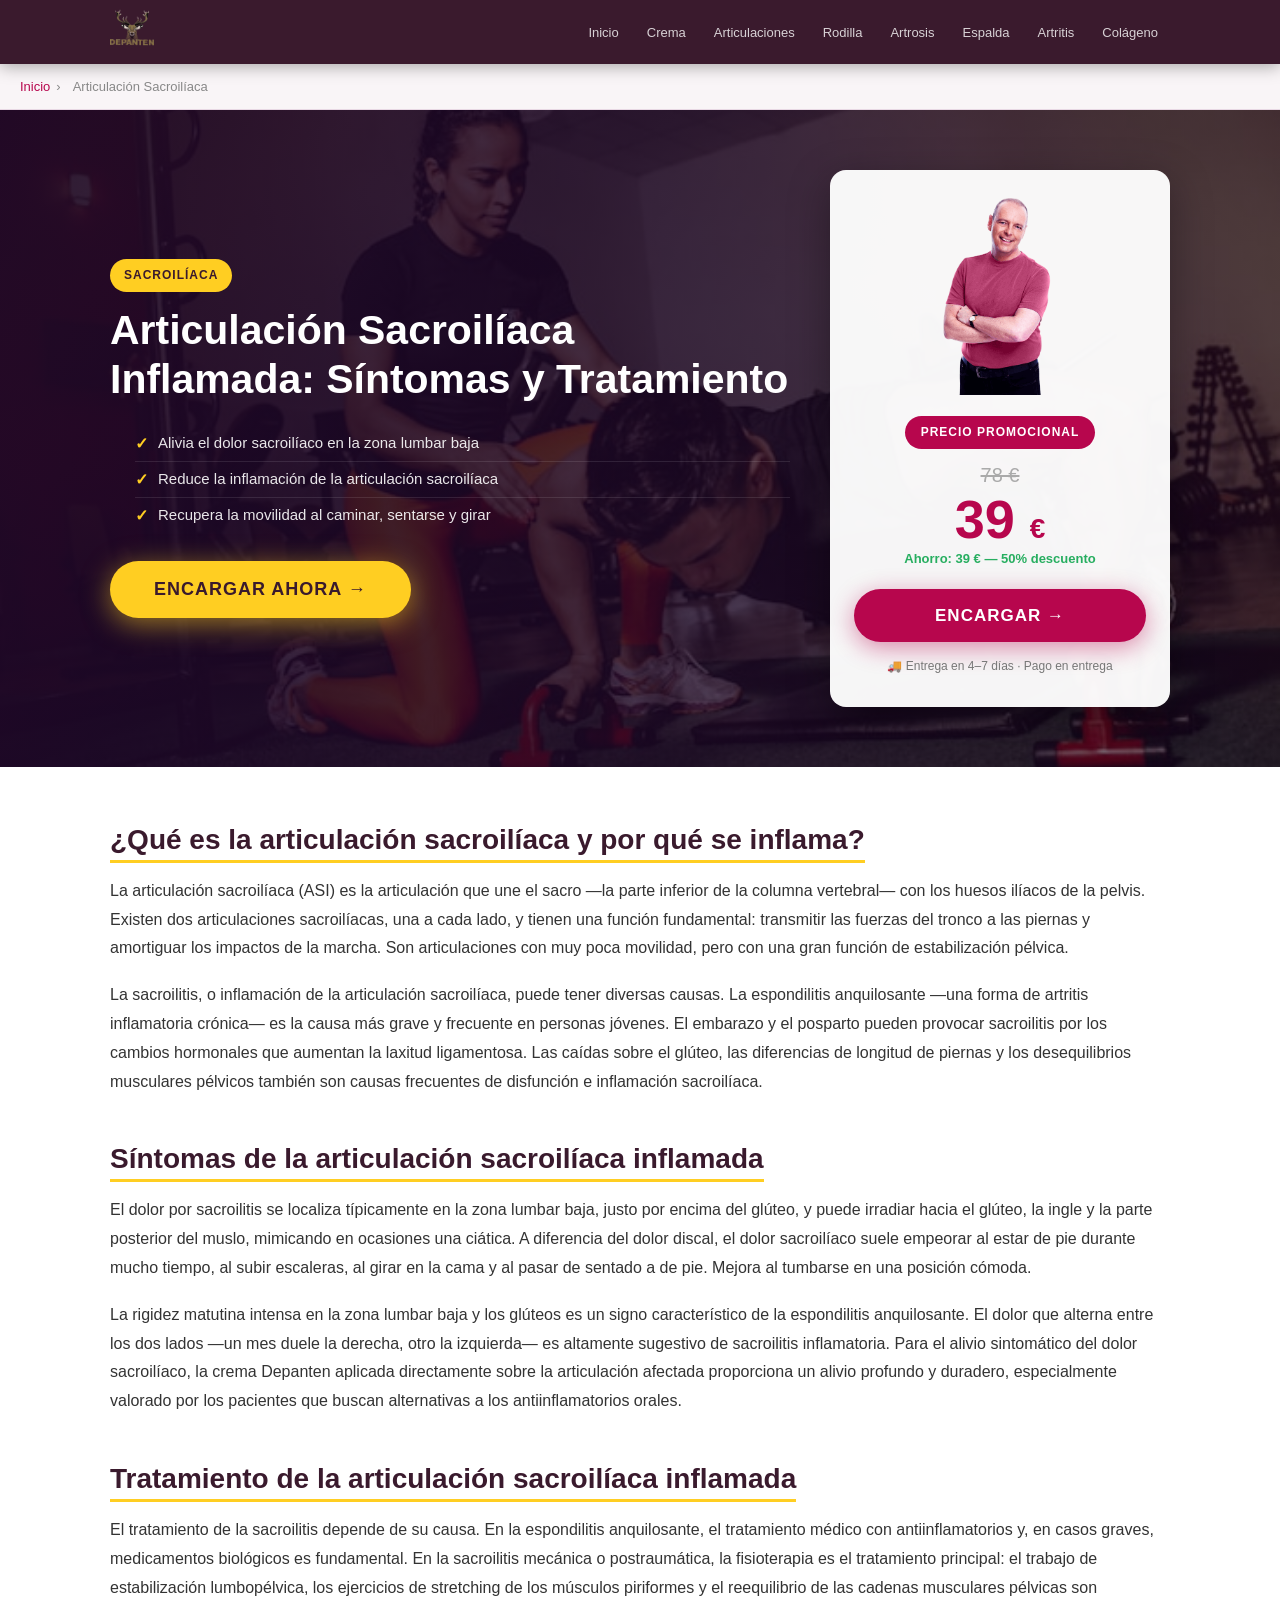
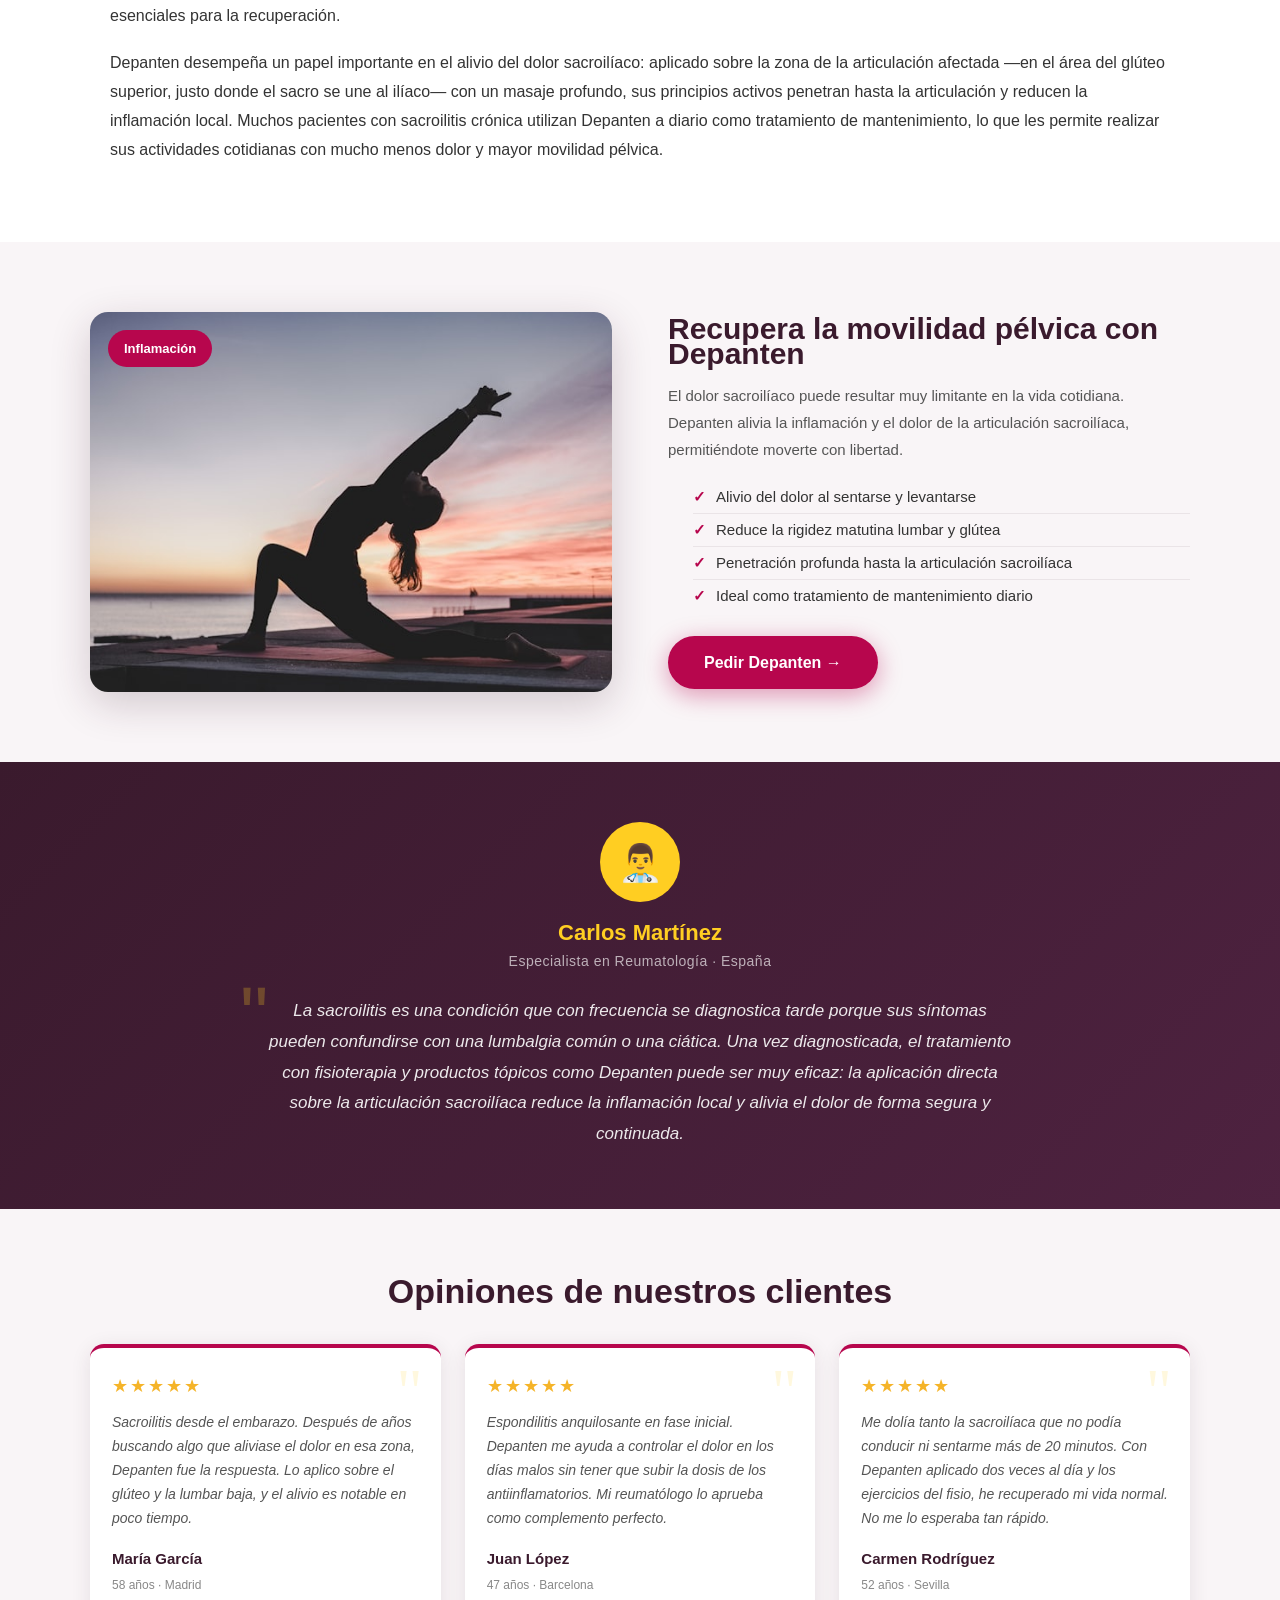
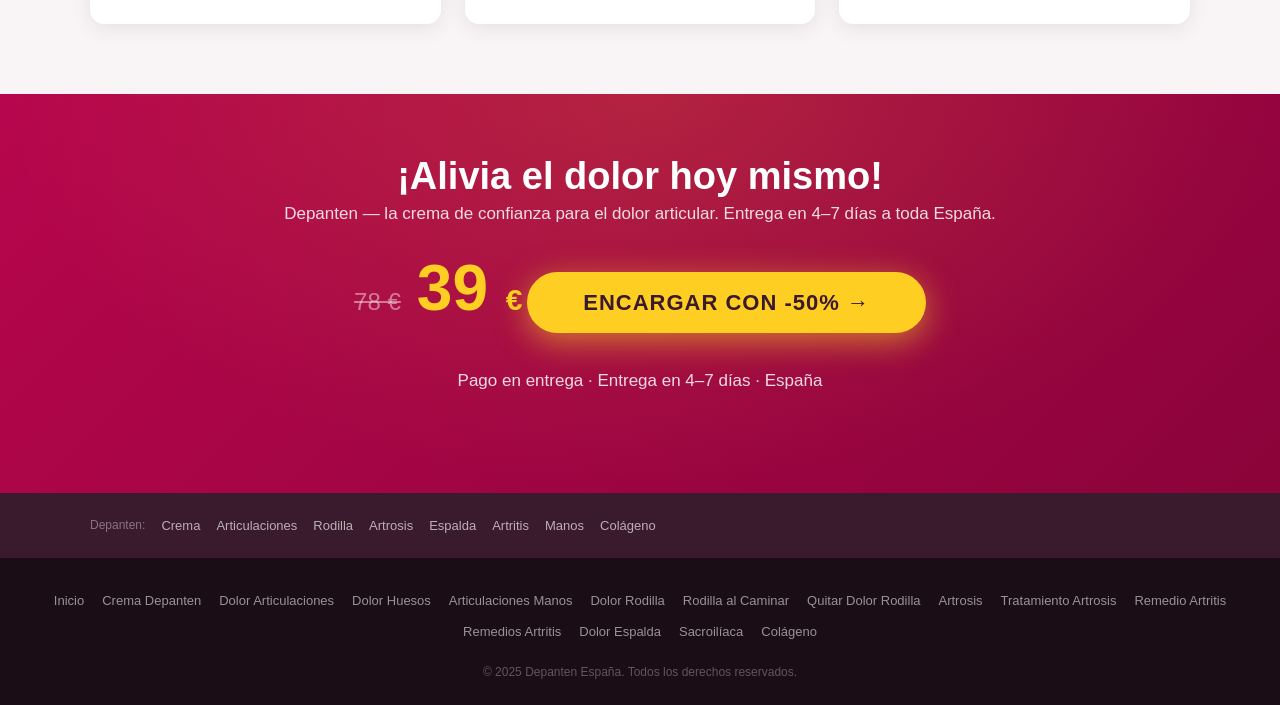
==== commit 02f641a8: "Redesign: new inner.css + rebuild 14 pages with proper design" ====
--- a/articulacion-sacroiliaca.html
+++ b/articulacion-sacroiliaca.html
@@ -3,23 +3,20 @@
 <head>
   <meta name="viewport" content="width=device-width, initial-scale=1">
   <meta content="text/html; charset=utf-8" http-equiv="Content-Type">
-  <meta name="format-detection" content="telephone=no">
   <title>Articulación Sacroilíaca Inflamada: Síntomas y Tratamiento | Depanten España</title>
-  <meta name="description" content="Articulación sacroilíaca inflamada: síntomas, causas y tratamiento con Depanten. Alivia la sacroileítis y el dolor en la zona lumbar baja. 39 €."/>
-  <meta name="keywords" content="articulacion sacroiliaca, sacroileitis, dolor sacroiliaco, inflamacion sacroiliaca, tratamiento sacroiliaca"/>
+  <meta name="description" content="Articulación sacroilíaca inflamada: síntomas, causas y tratamiento. Depanten alivia el dolor sacroilíaco de forma rápida y natural. Entrega en 4–7 días."/>
   <link rel="canonical" href="https://depanten.es/articulacion-sacroiliaca.html"/>
   <link href="favicon.ico" rel="icon">
-  <link href="css/new_css.min.css" media="all" rel="stylesheet" type="text/css">
-  <style>
-    .inner-header{background:#3a1a2d;padding:12px 0}.inner-header .wrapper{display:flex;align-items:center;justify-content:space-between;flex-wrap:wrap;gap:10px}.inner-nav a{color:#fff;margin:0 8px;font-size:14px;text-decoration:none}.inner-nav a:hover{color:#f5c518}.hero-section{position:relative;min-height:480px;display:flex;align-items:center;background:url('photos/lower-back.jpg') center center/cover no-repeat}.hero-overlay{position:absolute;inset:0;background:rgba(20,10,35,0.70)}.hero-content{position:relative;z-index:2;max-width:700px;margin:0 auto;padding:60px 20px;text-align:center;color:#fff}.hero-content h1{font-size:2em;font-weight:bold;margin-bottom:18px;line-height:1.25}.hero-bullets{list-style:none;padding:0;margin:0 0 24px 0;text-align:left;display:inline-block}.hero-bullets li{padding:5px 0 5px 28px;position:relative;font-size:1.05em}.hero-bullets li::before{content:"✓";position:absolute;left:0;color:#4cd080;font-weight:bold}.hero-price{font-size:1.3em;margin-bottom:22px}.new-p{color:#4cd080;font-size:1.5em;font-weight:bold}.old-p{color:#ccc;text-decoration:line-through;font-size:1em;margin-left:10px}.btn-order{display:inline-block;background:#27ae60;color:#fff;font-size:1.15em;font-weight:bold;padding:15px 42px;border-radius:50px;text-decoration:none;box-shadow:0 6px 24px rgba(39,174,96,0.45)}.btn-order:hover{background:#1e8449}.content-section{max-width:900px;margin:0 auto;padding:48px 20px}.content-section h2{color:#3a1a2d;font-size:1.4em;margin-top:28px;margin-bottom:10px}.content-section p{line-height:1.75;margin-bottom:16px;color:#222}.photo-text-grid{display:grid;grid-template-columns:1fr 1fr;gap:36px;align-items:center;max-width:960px;margin:0 auto 48px;padding:0 20px}.photo-text-grid img{width:100%;border-radius:10px;box-shadow:0 4px 18px rgba(0,0,0,0.15)}.photo-text-grid h2{color:#3a1a2d;font-size:1.3em;margin-bottom:12px}.photo-text-grid ul{padding-left:20px;margin-bottom:18px;line-height:1.85}.expert-section{background:#f4f0f8;border-left:5px solid #3a1a2d;padding:28px 32px;max-width:900px;margin:0 auto 40px;border-radius:6px}.expert-quote{font-style:italic;font-size:1.05em;line-height:1.75;color:#333;margin-bottom:12px}.expert-name{font-weight:bold;color:#3a1a2d}.testimonials{background:#fafafa;padding:40px 20px}.testimonials h2{text-align:center;color:#3a1a2d;font-size:1.45em;margin-bottom:28px}.testimonials-grid{display:grid;grid-template-columns:repeat(3,1fr);gap:24px;max-width:960px;margin:0 auto}.testimonial-card{background:#fff;border:1px solid #e0d0ec;border-radius:10px;padding:22px;box-shadow:0 2px 10px rgba(0,0,0,0.07)}.testimonial-card p{font-style:italic;color:#444;line-height:1.6;margin-bottom:12px}.t-name{font-weight:bold;color:#3a1a2d;font-size:0.93em}.stars{color:#f5c518;font-size:1.1em;margin-bottom:8px}.final-cta{background:#27ae60;text-align:center;padding:48px 20px;color:#fff}.final-cta h2{font-size:1.75em;margin-bottom:12px}.final-cta p{font-size:1.05em;margin-bottom:24px;opacity:0.92}.btn-order-white{display:inline-block;background:#fff;color:#27ae60;font-size:1.15em;font-weight:bold;padding:15px 42px;border-radius:50px;text-decoration:none;box-shadow:0 6px 24px rgba(0,0,0,0.15)}.inner-footer{background:#3a1a2d;color:#ccc;padding:28px 20px;text-align:center}.inner-footer a{color:#f5c518;margin:0 7px;font-size:13px}.inner-footer a:hover{color:#fff}.inner-footer p{margin:12px 0 0;font-size:12px;opacity:0.7}.wrapper{max-width:1200px;margin:0 auto;padding:0 16px}
-    @media(max-width:768px){.photo-text-grid{grid-template-columns:1fr}.testimonials-grid{grid-template-columns:1fr}.hero-content h1{font-size:1.45em}.inner-nav{display:flex;flex-wrap:wrap;gap:5px;justify-content:center}}
-  </style>
+  <link href="css/new_css.min.css" media="all" rel="stylesheet">
+  <link href="css/inner.css" media="all" rel="stylesheet">
 </head>
 <body>
-<header class="inner-header">
-  <div class="wrapper">
-    <a href="index.html"><img src="images/log1.png" alt="Depanten España" style="height:46px;"></a>
-    <nav class="inner-nav">
+
+<!-- HEADER -->
+<header class="i-header">
+  <div class="i-header-inner">
+    <a href="index.html" class="i-logo"><img src="images/log1.png" alt="Depanten España"/></a>
+    <nav class="i-nav">
       <a href="index.html">Inicio</a>
       <a href="crema-depanten.html">Crema</a>
       <a href="dolor-articulaciones.html">Articulaciones</a>
@@ -32,104 +29,156 @@
   </div>
 </header>
 
-<section class="hero-section">
-  <div class="hero-overlay"></div>
-  <div class="hero-content">
-    <h1>Articulación Sacroilíaca Inflamada: Síntomas y Tratamiento</h1>
-    <ul class="hero-bullets">
-      <li>Alivia la sacroileítis y el dolor lumbar bajo</li>
-      <li>Reduce la inflamación de la articulación sacroilíaca</li>
-      <li>Permite recuperar la movilidad pélvica normal</li>
-    </ul>
-    <div class="hero-price">
-      <span class="new-p">39 €</span>
-      <span class="old-p">78 €</span>
-      <span style="color:#f5c518;margin-left:10px;font-size:0.8em;">(-50%)</span>
-    </div>
-    <a href="https://order.depanten.es/" class="btn-order">ENCARGAR →</a>
-  </div>
-</section>
-
-<section class="content-section">
-  <h2>¿Qué es la Articulación Sacroilíaca?</h2>
-  <p>La articulación sacroilíaca es la articulación que une el sacro (hueso triangular en la base de la columna) con los dos huesos ilíacos de la pelvis. Existen dos articulaciones sacroilíacas, una a cada lado de la columna. Aunque su movilidad es muy limitada, juegan un papel fundamental en la transmisión de las cargas del tronco hacia las extremidades inferiores durante la marcha. La inflamación de esta articulación, denominada sacroileítis, puede producir un dolor intenso en la zona lumbar baja y las nalgas.</p>
-
-  <h2>Síntomas de la Sacroileítis</h2>
-  <p>El dolor sacroilíaco se caracteriza por localizarse en la zona lumbar baja, justo encima de los glúteos, a uno o ambos lados de la columna. Puede irradiarse hacia la nalga, el muslo e incluso la ingle. El dolor suele empeorar al estar de pie durante períodos prolongados, al subir escaleras, al girarse en la cama o al levantarse de una silla. La rigidez matutina es frecuente. En algunos casos, el dolor se acompaña de sensación de inestabilidad pélvica.</p>
-
-  <h2>Causas de la Inflamación Sacroilíaca</h2>
-  <p>Entre las causas más frecuentes de la inflamación de la articulación sacroilíaca se encuentran las enfermedades inflamatorias como la espondilitis anquilosante y la artritis psoriásica, el embarazo y el posparto (por los cambios en la laxitud ligamentosa), los traumatismos directos en la pelvis, la artrosis degenerativa de la articulación y las infecciones (sacroileítis séptica). El diagnóstico correcto es fundamental para elegir el tratamiento más adecuado en cada caso.</p>
-
-  <h2>Tratamiento con Depanten para la Articulación Sacroilíaca</h2>
-  <p>La crema Depanten es una excelente opción para el tratamiento local del dolor sacroilíaco. Su aplicación sobre la zona lumbar baja, directamente sobre el área donde se localizan las articulaciones sacroilíacas, proporciona un alivio significativo del dolor e inflamación. Sus principios activos antiinflamatorios penetran en profundidad, alcanzando la articulación afectada y reduciendo la inflamación sinovial. Aplicada regularmente 2-3 veces al día, Depanten puede reducir notablemente la discapacidad causada por la sacroileítis.</p>
-</section>
-
-<div class="photo-text-grid">
-  <img src="photos/active-seniors.jpg" alt="Personas activas tras tratamiento articulación sacroilíaca">
-  <div>
-    <h2>Recupera la Movilidad Pélvica con Depanten</h2>
-    <p>La inflamación sacroilíaca no tiene que limitarte. Depanten actúa directamente sobre la zona afectada, reduciendo la inflamación y devolviendo la comodidad de movimiento que necesitas para tu vida diaria.</p>
-    <ul>
-      <li>Alivia el dolor en la zona lumbar baja</li>
-      <li>Reduce la inflamación articular profunda</li>
-      <li>Mejora la movilidad al caminar y girarse</li>
-      <li>Complemento ideal a la fisioterapia</li>
-    </ul>
-    <a href="https://order.depanten.es/" class="btn-order">ENCARGAR CON -50% →</a>
-  </div>
+<!-- BREADCRUMBS -->
+<div class="breadcrumbs">
+  <a href="index.html">Inicio</a><span>›</span><span>Articulación Sacroilíaca</span>
 </div>
 
-<div class="expert-section">
-  <p class="expert-quote">"La sacroileítis es una causa frecuente e infradiagnosticada de dolor lumbar bajo. El tratamiento tópico con Depanten es especialmente valorable en esta condición, ya que permite aplicar el principio activo directamente sobre la articulación afectada con gran eficacia. Muchos de mis pacientes han experimentado una mejoría notable con el uso regular de Depanten en la zona sacroilíaca."</p>
-  <div class="expert-name">— Carlos Martínez, Especialista en Reumatología</div>
-</div>
-
-<section class="testimonials">
-  <h2>Testimonios de Pacientes con Dolor Sacroilíaco</h2>
-  <div class="testimonials-grid">
-    <div class="testimonial-card">
-      <div class="stars">★★★★★</div>
-      <p>"Me diagnosticaron inflamación de la articulación sacroilíaca y el dolor al caminar era insoportable. Con Depanten en la zona baja de la espalda, el alivio llegó en días. Junto con la fisioterapia, estoy muy bien."</p>
-      <div class="t-name">María García, 58 años — Madrid</div>
+<!-- HERO -->
+<section class="i-hero" style="background-image:url('photos/lower-back.jpg');">
+  <div class="i-hero-overlay"></div>
+  <div class="i-hero-inner">
+    <div class="i-hero-content">
+      <div class="i-hero-badge">Sacroilíaca</div>
+      <h1>Articulación Sacroilíaca Inflamada: Síntomas y Tratamiento</h1>
+      <ul class="i-benefits">
+        <li>Alivia el dolor sacroilíaco en la zona lumbar baja</li>
+        <li>Reduce la inflamación de la articulación sacroilíaca</li>
+        <li>Recupera la movilidad al caminar, sentarse y girar</li>
+      </ul>
+      <a href="https://order.depanten.es/" class="i-hero-btn">ENCARGAR AHORA →</a>
     </div>
-    <div class="testimonial-card">
-      <div class="stars">★★★★★</div>
-      <p>"El dolor sacroilíaco me impedía levantarme de la cama por las mañanas. Empecé a aplicar Depanten por la noche antes de dormir y por las mañanas al levantarme. El dolor ha mejorado muchísimo en pocas semanas."</p>
-      <div class="t-name">Juan López, 47 años — Barcelona</div>
-    </div>
-    <div class="testimonial-card">
-      <div class="stars">★★★★★</div>
-      <p>"Tras mi segundo embarazo tuve un problema serio en la articulación sacroilíaca. Mi fisioterapeuta me recomendó Depanten y fue el mejor consejo. El dolor se fue reduciendo gradualmente hasta desaparecer casi por completo."</p>
-      <div class="t-name">Carmen Rodríguez, 52 años — Sevilla</div>
+    <div class="i-price-card">
+      <img src="images/u1.png" alt="Depanten crema" class="prod-img"/>
+      <div class="i-promo-label">PRECIO PROMOCIONAL</div>
+      <div class="i-price-old">78 €</div>
+      <div class="i-price-new">39 <span>€</span></div>
+      <div class="i-price-save">Ahorro: 39 € — 50% descuento</div>
+      <a href="https://order.depanten.es/" class="i-card-btn">ENCARGAR →</a>
+      <p class="i-delivery">🚚 Entrega en 4–7 días · Pago en entrega</p>
     </div>
   </div>
 </section>
 
-<div class="final-cta">
-  <h2>¡Alivia la Sacroileítis con Depanten!</h2>
-  <p>Solo 39 € en lugar de 78 €. Envío rápido a toda España. Pago al recibir.</p>
-  <a href="https://order.depanten.es/" class="btn-order-white">ENCARGAR AHORA →</a>
+<!-- CONTENT -->
+<section class="i-content">
+  <h2>¿Qué es la articulación sacroilíaca y por qué se inflama?</h2>
+  <p>La articulación sacroilíaca (ASI) es la articulación que une el sacro —la parte inferior de la columna vertebral— con los huesos ilíacos de la pelvis. Existen dos articulaciones sacroilíacas, una a cada lado, y tienen una función fundamental: transmitir las fuerzas del tronco a las piernas y amortiguar los impactos de la marcha. Son articulaciones con muy poca movilidad, pero con una gran función de estabilización pélvica.</p>
+  <p>La sacroilitis, o inflamación de la articulación sacroilíaca, puede tener diversas causas. La espondilitis anquilosante —una forma de artritis inflamatoria crónica— es la causa más grave y frecuente en personas jóvenes. El embarazo y el posparto pueden provocar sacroilitis por los cambios hormonales que aumentan la laxitud ligamentosa. Las caídas sobre el glúteo, las diferencias de longitud de piernas y los desequilibrios musculares pélvicos también son causas frecuentes de disfunción e inflamación sacroilíaca.</p>
+
+  <h2>Síntomas de la articulación sacroilíaca inflamada</h2>
+  <p>El dolor por sacroilitis se localiza típicamente en la zona lumbar baja, justo por encima del glúteo, y puede irradiar hacia el glúteo, la ingle y la parte posterior del muslo, mimicando en ocasiones una ciática. A diferencia del dolor discal, el dolor sacroilíaco suele empeorar al estar de pie durante mucho tiempo, al subir escaleras, al girar en la cama y al pasar de sentado a de pie. Mejora al tumbarse en una posición cómoda.</p>
+  <p>La rigidez matutina intensa en la zona lumbar baja y los glúteos es un signo característico de la espondilitis anquilosante. El dolor que alterna entre los dos lados —un mes duele la derecha, otro la izquierda— es altamente sugestivo de sacroilitis inflamatoria. Para el alivio sintomático del dolor sacroilíaco, la crema Depanten aplicada directamente sobre la articulación afectada proporciona un alivio profundo y duradero, especialmente valorado por los pacientes que buscan alternativas a los antiinflamatorios orales.</p>
+
+  <h2>Tratamiento de la articulación sacroilíaca inflamada</h2>
+  <p>El tratamiento de la sacroilitis depende de su causa. En la espondilitis anquilosante, el tratamiento médico con antiinflamatorios y, en casos graves, medicamentos biológicos es fundamental. En la sacroilitis mecánica o postraumática, la fisioterapia es el tratamiento principal: el trabajo de estabilización lumbopélvica, los ejercicios de stretching de los músculos piriformes y el reequilibrio de las cadenas musculares pélvicas son esenciales para la recuperación.</p>
+  <p>Depanten desempeña un papel importante en el alivio del dolor sacroilíaco: aplicado sobre la zona de la articulación afectada —en el área del glúteo superior, justo donde el sacro se une al ilíaco— con un masaje profundo, sus principios activos penetran hasta la articulación y reducen la inflamación local. Muchos pacientes con sacroilitis crónica utilizan Depanten a diario como tratamiento de mantenimiento, lo que les permite realizar sus actividades cotidianas con mucho menos dolor y mayor movilidad pélvica.</p>
+</section>
+
+<!-- PHOTO + TEXT SECTION -->
+<section class="i-photo-section bg-light">
+  <div class="i-photo-grid">
+    <div class="i-photo-img">
+      <img src="photos/active-seniors.jpg" alt="Personas mayores activas sin dolor sacroilíaco"/>
+      <div class="i-photo-badge">Inflamación</div>
+    </div>
+    <div class="i-photo-text">
+      <h2>Recupera la movilidad pélvica con Depanten</h2>
+      <p>El dolor sacroilíaco puede resultar muy limitante en la vida cotidiana. Depanten alivia la inflamación y el dolor de la articulación sacroilíaca, permitiéndote moverte con libertad.</p>
+      <ul class="i-photo-checklist">
+        <li>Alivio del dolor al sentarse y levantarse</li>
+        <li>Reduce la rigidez matutina lumbar y glútea</li>
+        <li>Penetración profunda hasta la articulación sacroilíaca</li>
+        <li>Ideal como tratamiento de mantenimiento diario</li>
+      </ul>
+      <a href="https://order.depanten.es/" class="i-photo-cta">Pedir Depanten →</a>
+    </div>
+  </div>
+</section>
+
+<!-- EXPERT -->
+<section class="i-expert">
+  <div class="i-expert-inner">
+    <div class="i-expert-avatar">👨‍⚕️</div>
+    <div class="i-expert-name">Carlos Martínez</div>
+    <div class="i-expert-title">Especialista en Reumatología · España</div>
+    <p class="i-expert-quote">La sacroilitis es una condición que con frecuencia se diagnostica tarde porque sus síntomas pueden confundirse con una lumbalgia común o una ciática. Una vez diagnosticada, el tratamiento con fisioterapia y productos tópicos como Depanten puede ser muy eficaz: la aplicación directa sobre la articulación sacroilíaca reduce la inflamación local y alivia el dolor de forma segura y continuada.</p>
+  </div>
+</section>
+
+<!-- TESTIMONIALS -->
+<section class="i-reviews">
+  <h2 class="i-reviews-title">Opiniones de nuestros clientes</h2>
+  <div class="i-reviews-grid">
+    <div class="i-review-card">
+      <div class="i-rev-stars">★★★★★</div>
+      <p class="i-rev-text">Sacroilitis desde el embarazo. Después de años buscando algo que aliviase el dolor en esa zona, Depanten fue la respuesta. Lo aplico sobre el glúteo y la lumbar baja, y el alivio es notable en poco tiempo.</p>
+      <div class="i-rev-author">María García</div>
+      <div class="i-rev-meta">58 años · Madrid</div>
+    </div>
+    <div class="i-review-card">
+      <div class="i-rev-stars">★★★★★</div>
+      <p class="i-rev-text">Espondilitis anquilosante en fase inicial. Depanten me ayuda a controlar el dolor en los días malos sin tener que subir la dosis de los antiinflamatorios. Mi reumatólogo lo aprueba como complemento perfecto.</p>
+      <div class="i-rev-author">Juan López</div>
+      <div class="i-rev-meta">47 años · Barcelona</div>
+    </div>
+    <div class="i-review-card">
+      <div class="i-rev-stars">★★★★★</div>
+      <p class="i-rev-text">Me dolía tanto la sacroilíaca que no podía conducir ni sentarme más de 20 minutos. Con Depanten aplicado dos veces al día y los ejercicios del fisio, he recuperado mi vida normal. No me lo esperaba tan rápido.</p>
+      <div class="i-rev-author">Carmen Rodríguez</div>
+      <div class="i-rev-meta">52 años · Sevilla</div>
+    </div>
+  </div>
+</section>
+
+<!-- FINAL CTA -->
+<section class="i-final-cta">
+  <h2>¡Alivia el dolor hoy mismo!</h2>
+  <p>Depanten — la crema de confianza para el dolor articular. Entrega en 4–7 días a toda España.</p>
+  <div class="i-final-price">
+    <div class="i-final-price-old">78 €</div>
+    <div class="i-final-price-new">39 <span>€</span></div>
+  </div>
+  <a href="https://order.depanten.es/" class="i-final-btn">ENCARGAR CON -50% →</a>
+  <p class="i-final-trust">Pago en entrega · Entrega en 4–7 días · España</p>
+</section>
+
+<!-- SEO LINKS -->
+<div class="i-seo-links">
+  <div class="i-seo-links-inner">
+    <span>Depanten:</span>
+    <a href="crema-depanten.html">Crema</a>
+    <a href="dolor-articulaciones.html">Articulaciones</a>
+    <a href="dolor-rodilla.html">Rodilla</a>
+    <a href="artrosis.html">Artrosis</a>
+    <a href="dolor-espalda.html">Espalda</a>
+    <a href="remedio-artritis.html">Artritis</a>
+    <a href="dolor-articulaciones-manos.html">Manos</a>
+    <a href="colageno-articulaciones.html">Colágeno</a>
+  </div>
 </div>
 
-<footer class="inner-footer">
-  <div>
-    <a href="index.html">Inicio</a> |
-    <a href="crema-depanten.html">Crema</a> |
-    <a href="dolor-articulaciones.html">Articulaciones</a> |
-    <a href="dolor-huesos-articulaciones.html">Dolor de Huesos</a> |
-    <a href="dolor-articulaciones-manos.html">Manos</a> |
-    <a href="dolor-rodilla.html">Rodilla</a> |
-    <a href="dolor-rodilla-caminar.html">Rodilla al Caminar</a> |
-    <a href="como-quitar-dolor-rodilla.html">Quitar Dolor Rodilla</a> |
-    <a href="artrosis.html">Artrosis</a> |
-    <a href="tratamiento-artrosis.html">Tratamiento Artrosis</a> |
-    <a href="remedio-artritis.html">Artritis</a> |
-    <a href="remedios-caseros-artritis.html">Remedios Artritis</a> |
-    <a href="dolor-espalda.html">Espalda</a> |
-    <a href="articulacion-sacroiliaca.html">Sacroilíaca</a> |
+<!-- FOOTER -->
+<footer class="i-footer">
+  <nav class="i-footer-links">
+    <a href="index.html">Inicio</a>
+    <a href="crema-depanten.html">Crema Depanten</a>
+    <a href="dolor-articulaciones.html">Dolor Articulaciones</a>
+    <a href="dolor-huesos-articulaciones.html">Dolor Huesos</a>
+    <a href="dolor-articulaciones-manos.html">Articulaciones Manos</a>
+    <a href="dolor-rodilla.html">Dolor Rodilla</a>
+    <a href="dolor-rodilla-caminar.html">Rodilla al Caminar</a>
+    <a href="como-quitar-dolor-rodilla.html">Quitar Dolor Rodilla</a>
+    <a href="artrosis.html">Artrosis</a>
+    <a href="tratamiento-artrosis.html">Tratamiento Artrosis</a>
+    <a href="remedio-artritis.html">Remedio Artritis</a>
+    <a href="remedios-caseros-artritis.html">Remedios Artritis</a>
+    <a href="dolor-espalda.html">Dolor Espalda</a>
+    <a href="articulacion-sacroiliaca.html">Sacroilíaca</a>
     <a href="colageno-articulaciones.html">Colágeno</a>
-  </div>
-  <p>&copy; 2024 Depanten España. Todos los derechos reservados.</p>
+  </nav>
+  <p class="i-footer-copy">&copy; 2025 Depanten España. Todos los derechos reservados.</p>
 </footer>
+
 </body>
 </html>
--- a/css/inner.css
+++ b/css/inner.css
@@ -0,0 +1,578 @@
+/* ── DEPANTEN ESPAÑA — INNER PAGES CSS ── */
+:root {
+  --dark: #3a1a2d;
+  --dark2: #4e2240;
+  --red: #b7064d;
+  --red2: #9a0540;
+  --gold: #ffce22;
+  --gold2: #f5b429;
+  --green: #27ae60;
+  --white: #fff;
+  --light: #f9f5f7;
+  --text: #222;
+  --text2: #555;
+  --max-w: 1100px;
+}
+
+*, *::before, *::after { box-sizing: border-box; margin: 0; padding: 0; }
+body { font-family: 'Arial', sans-serif; color: var(--text); background: #fff; }
+a { text-decoration: none; }
+img { max-width: 100%; }
+ul { list-style: none; }
+
+/* ── HEADER ── */
+.i-header {
+  background: var(--dark);
+  padding: 0;
+  position: sticky;
+  top: 0;
+  z-index: 100;
+  box-shadow: 0 2px 16px rgba(0,0,0,0.35);
+}
+.i-header-inner {
+  max-width: var(--max-w);
+  margin: 0 auto;
+  padding: 0 20px;
+  display: flex;
+  align-items: center;
+  justify-content: space-between;
+  height: 64px;
+}
+.i-logo img { height: 44px; }
+.i-nav { display: flex; gap: 4px; flex-wrap: wrap; }
+.i-nav a {
+  color: rgba(255,255,255,0.80);
+  font-size: 13px;
+  padding: 6px 12px;
+  border-radius: 4px;
+  transition: background 0.2s, color 0.2s;
+}
+.i-nav a:hover, .i-nav a.active {
+  background: var(--red);
+  color: #fff;
+}
+
+/* ── BREADCRUMBS ── */
+.breadcrumbs {
+  background: var(--light);
+  padding: 10px 20px;
+  font-size: 13px;
+  color: #888;
+  border-bottom: 1px solid #e8d8e4;
+}
+.breadcrumbs a { color: var(--red); }
+.breadcrumbs a:hover { text-decoration: underline; }
+.breadcrumbs span { margin: 0 6px; }
+
+/* ── HERO ── */
+.i-hero {
+  position: relative;
+  min-height: 500px;
+  display: flex;
+  align-items: center;
+  background-size: cover;
+  background-position: center;
+  overflow: hidden;
+}
+.i-hero-overlay {
+  position: absolute;
+  inset: 0;
+  background: linear-gradient(to right, rgba(30,8,40,0.93) 0%, rgba(30,8,40,0.80) 50%, rgba(30,8,40,0.55) 100%);
+}
+.i-hero-inner {
+  position: relative;
+  z-index: 2;
+  max-width: var(--max-w);
+  margin: 0 auto;
+  padding: 60px 20px;
+  display: grid;
+  grid-template-columns: 1fr 340px;
+  gap: 40px;
+  align-items: center;
+  width: 100%;
+}
+.i-hero-content h1 {
+  font-size: clamp(24px, 3.2vw, 42px);
+  color: #fff;
+  line-height: 1.2;
+  margin-bottom: 22px;
+  font-weight: 800;
+}
+.i-hero-badge {
+  display: inline-block;
+  background: var(--gold);
+  color: var(--dark);
+  font-weight: 800;
+  font-size: 12px;
+  letter-spacing: 1px;
+  padding: 4px 14px;
+  border-radius: 20px;
+  margin-bottom: 14px;
+  text-transform: uppercase;
+}
+.i-benefits {
+  margin-bottom: 28px;
+}
+.i-benefits li {
+  display: flex;
+  align-items: flex-start;
+  gap: 10px;
+  color: rgba(255,255,255,0.90);
+  font-size: 15px;
+  padding: 7px 0;
+  border-bottom: 1px solid rgba(255,255,255,0.10);
+}
+.i-benefits li:last-child { border-bottom: none; }
+.i-benefits li::before {
+  content: "✓";
+  color: var(--gold);
+  font-weight: bold;
+  font-size: 16px;
+  flex-shrink: 0;
+  margin-top: 1px;
+}
+.i-hero-btn {
+  display: inline-block;
+  background: var(--gold);
+  color: var(--dark);
+  font-weight: 800;
+  font-size: 18px;
+  padding: 16px 44px;
+  border-radius: 50px;
+  text-transform: uppercase;
+  letter-spacing: 1px;
+  box-shadow: 0 6px 28px rgba(255,206,34,0.55);
+  transition: all 0.3s;
+}
+.i-hero-btn:hover {
+  background: var(--gold2);
+  transform: translateY(-2px);
+  box-shadow: 0 10px 36px rgba(255,206,34,0.70);
+}
+
+/* ── PRICE CARD ── */
+.i-price-card {
+  background: rgba(255,255,255,0.96);
+  border-radius: 16px;
+  padding: 28px 24px;
+  text-align: center;
+  box-shadow: 0 12px 40px rgba(0,0,0,0.35);
+}
+.i-price-card .prod-img {
+  width: 140px;
+  height: auto;
+  margin-bottom: 14px;
+}
+.i-promo-label {
+  background: var(--red);
+  color: #fff;
+  font-weight: 800;
+  font-size: 12px;
+  letter-spacing: 1px;
+  padding: 4px 16px;
+  border-radius: 20px;
+  display: inline-block;
+  margin-bottom: 14px;
+  text-transform: uppercase;
+}
+.i-price-new {
+  font-size: 54px;
+  font-weight: 900;
+  color: var(--red);
+  line-height: 1;
+}
+.i-price-new span { font-size: 28px; }
+.i-price-old {
+  font-size: 20px;
+  color: #aaa;
+  text-decoration: line-through;
+  margin-bottom: 4px;
+}
+.i-price-save {
+  font-size: 13px;
+  color: var(--green);
+  font-weight: 700;
+  margin-bottom: 18px;
+}
+.i-card-btn {
+  display: block;
+  background: var(--red);
+  color: #fff;
+  font-weight: 800;
+  font-size: 17px;
+  padding: 14px 20px;
+  border-radius: 50px;
+  text-transform: uppercase;
+  letter-spacing: 1px;
+  box-shadow: 0 6px 24px rgba(183,6,77,0.45);
+  transition: all 0.3s;
+  margin-bottom: 12px;
+}
+.i-card-btn:hover {
+  background: var(--red2);
+  transform: translateY(-2px);
+}
+.i-delivery {
+  font-size: 12px;
+  color: #777;
+}
+
+/* ── CONTENT SECTION ── */
+.i-content {
+  max-width: var(--max-w);
+  margin: 0 auto;
+  padding: 60px 20px;
+}
+.i-content h2 {
+  font-size: clamp(20px, 2.2vw, 28px);
+  color: var(--dark);
+  margin: 32px 0 14px;
+  padding-bottom: 8px;
+  border-bottom: 3px solid var(--gold);
+  display: inline-block;
+}
+.i-content h2:first-child { margin-top: 0; }
+.i-content p {
+  line-height: 1.80;
+  color: #333;
+  margin-bottom: 18px;
+  font-size: 16px;
+}
+.i-content ul {
+  list-style: disc;
+  padding-left: 22px;
+  margin-bottom: 18px;
+}
+.i-content ul li {
+  padding: 4px 0;
+  color: #333;
+  font-size: 15px;
+  line-height: 1.7;
+}
+.i-content strong { color: var(--dark); }
+
+/* ── PHOTO + TEXT SECTION ── */
+.i-photo-section {
+  padding: 70px 20px;
+}
+.i-photo-section.bg-light { background: var(--light); }
+.i-photo-section.bg-white { background: #fff; }
+.i-photo-grid {
+  max-width: var(--max-w);
+  margin: 0 auto;
+  display: grid;
+  grid-template-columns: 1fr 1fr;
+  gap: 56px;
+  align-items: center;
+}
+.i-photo-grid.reverse .i-photo-img { order: 2; }
+.i-photo-grid.reverse .i-photo-text { order: 1; }
+.i-photo-img {
+  position: relative;
+  border-radius: 18px;
+  overflow: hidden;
+  box-shadow: 0 12px 40px rgba(58,26,45,0.20);
+}
+.i-photo-img img {
+  width: 100%;
+  height: 380px;
+  object-fit: cover;
+  display: block;
+}
+.i-photo-badge {
+  position: absolute;
+  top: 18px;
+  left: 18px;
+  background: var(--red);
+  color: #fff;
+  font-weight: 800;
+  font-size: 13px;
+  padding: 6px 16px;
+  border-radius: 20px;
+}
+.i-photo-text h2 {
+  font-size: clamp(22px, 2.4vw, 30px);
+  color: var(--dark);
+  margin-bottom: 16px;
+  border-bottom: none;
+  display: block;
+  padding-bottom: 0;
+}
+.i-photo-text p {
+  color: var(--text2);
+  line-height: 1.80;
+  margin-bottom: 18px;
+  font-size: 15px;
+}
+.i-photo-checklist { margin-bottom: 24px; }
+.i-photo-checklist li {
+  display: flex;
+  align-items: flex-start;
+  gap: 10px;
+  padding: 6px 0;
+  color: #333;
+  font-size: 15px;
+  border-bottom: 1px solid rgba(58,26,45,0.08);
+}
+.i-photo-checklist li:last-child { border-bottom: none; }
+.i-photo-checklist li::before {
+  content: "✓";
+  color: var(--red);
+  font-weight: bold;
+  flex-shrink: 0;
+}
+.i-photo-cta {
+  display: inline-block;
+  background: var(--red);
+  color: #fff;
+  font-weight: 800;
+  font-size: 16px;
+  padding: 14px 36px;
+  border-radius: 50px;
+  box-shadow: 0 6px 24px rgba(183,6,77,0.40);
+  transition: all 0.3s;
+}
+.i-photo-cta:hover {
+  background: var(--red2);
+  transform: translateY(-2px);
+}
+
+/* ── EXPERT SECTION ── */
+.i-expert {
+  background: linear-gradient(135deg, var(--dark) 0%, var(--dark2) 100%);
+  padding: 60px 20px;
+}
+.i-expert-inner {
+  max-width: 800px;
+  margin: 0 auto;
+  text-align: center;
+}
+.i-expert-avatar {
+  width: 80px;
+  height: 80px;
+  background: var(--gold);
+  border-radius: 50%;
+  display: flex;
+  align-items: center;
+  justify-content: center;
+  font-size: 36px;
+  margin: 0 auto 18px;
+}
+.i-expert-name {
+  font-size: 22px;
+  font-weight: 800;
+  color: var(--gold);
+  margin-bottom: 4px;
+}
+.i-expert-title {
+  font-size: 14px;
+  color: rgba(255,255,255,0.65);
+  margin-bottom: 22px;
+  letter-spacing: 0.5px;
+}
+.i-expert-quote {
+  font-size: 17px;
+  color: rgba(255,255,255,0.90);
+  line-height: 1.80;
+  font-style: italic;
+  position: relative;
+  padding: 0 24px;
+}
+.i-expert-quote::before {
+  content: '"';
+  font-size: 80px;
+  color: var(--gold);
+  opacity: 0.25;
+  position: absolute;
+  top: -20px;
+  left: 0;
+  line-height: 1;
+  font-style: normal;
+}
+
+/* ── TESTIMONIALS ── */
+.i-reviews {
+  background: var(--light);
+  padding: 70px 20px;
+}
+.i-reviews-title {
+  font-size: clamp(22px, 2.8vw, 34px);
+  color: var(--dark);
+  text-align: center;
+  margin-bottom: 40px;
+  font-weight: 800;
+}
+.i-reviews-grid {
+  max-width: var(--max-w);
+  margin: 0 auto;
+  display: grid;
+  grid-template-columns: repeat(3, 1fr);
+  gap: 24px;
+}
+.i-review-card {
+  background: #fff;
+  border-radius: 14px;
+  padding: 26px 22px;
+  box-shadow: 0 4px 20px rgba(58,26,45,0.10);
+  border-top: 4px solid var(--red);
+  position: relative;
+}
+.i-review-card::after {
+  content: '"';
+  position: absolute;
+  top: 12px;
+  right: 18px;
+  font-size: 64px;
+  color: rgba(255,206,34,0.15);
+  font-family: Georgia, serif;
+  line-height: 1;
+}
+.i-rev-stars {
+  color: var(--gold2);
+  font-size: 18px;
+  letter-spacing: 2px;
+  margin-bottom: 12px;
+}
+.i-rev-text {
+  font-size: 14px;
+  color: #555;
+  line-height: 1.70;
+  font-style: italic;
+  margin-bottom: 16px;
+}
+.i-rev-author { font-weight: 800; color: var(--dark); font-size: 15px; }
+.i-rev-meta { font-size: 12px; color: #888; margin-top: 2px; }
+
+/* ── FINAL CTA ── */
+.i-final-cta {
+  background: linear-gradient(135deg, var(--red) 0%, #8b033a 100%);
+  padding: 70px 20px;
+  text-align: center;
+  position: relative;
+  overflow: hidden;
+}
+.i-final-cta::before {
+  content: '';
+  position: absolute;
+  inset: 0;
+  background: radial-gradient(ellipse at 50% 0%, rgba(255,206,34,0.15), transparent 70%);
+}
+.i-final-cta h2 {
+  font-size: clamp(24px, 3vw, 38px);
+  color: #fff;
+  font-weight: 800;
+  margin-bottom: 12px;
+  position: relative;
+  z-index: 1;
+}
+.i-final-cta p {
+  font-size: 17px;
+  color: rgba(255,255,255,0.85);
+  margin-bottom: 30px;
+  position: relative;
+  z-index: 1;
+}
+.i-final-price {
+  display: inline-flex;
+  align-items: baseline;
+  gap: 16px;
+  margin-bottom: 28px;
+  position: relative;
+  z-index: 1;
+}
+.i-final-price-new {
+  font-size: 64px;
+  font-weight: 900;
+  color: var(--gold);
+  line-height: 1;
+}
+.i-final-price-new span { font-size: 30px; }
+.i-final-price-old {
+  font-size: 24px;
+  color: rgba(255,255,255,0.45);
+  text-decoration: line-through;
+}
+.i-final-btn {
+  display: inline-block;
+  background: var(--gold);
+  color: var(--dark);
+  font-weight: 900;
+  font-size: 22px;
+  padding: 18px 56px;
+  border-radius: 50px;
+  text-transform: uppercase;
+  letter-spacing: 1px;
+  box-shadow: 0 8px 32px rgba(255,206,34,0.55);
+  transition: all 0.3s;
+  position: relative;
+  z-index: 1;
+}
+.i-final-btn:hover {
+  background: var(--gold2);
+  transform: translateY(-3px);
+  box-shadow: 0 14px 44px rgba(255,206,34,0.70);
+}
+.i-final-trust {
+  margin-top: 20px;
+  font-size: 13px;
+  color: rgba(255,255,255,0.60);
+  position: relative;
+  z-index: 1;
+}
+
+/* ── SEO LINKS ── */
+.i-seo-links {
+  background: var(--dark);
+  padding: 20px;
+}
+.i-seo-links-inner {
+  max-width: var(--max-w);
+  margin: 0 auto;
+  display: flex;
+  flex-wrap: wrap;
+  gap: 4px 16px;
+  align-items: center;
+}
+.i-seo-links span { color: rgba(255,255,255,0.4); font-size: 12px; }
+.i-seo-links a {
+  color: rgba(255,255,255,0.65);
+  font-size: 13px;
+  transition: color 0.2s;
+}
+.i-seo-links a:hover { color: var(--gold); }
+
+/* ── FOOTER ── */
+.i-footer {
+  background: #1a0d16;
+  padding: 30px 20px 20px;
+  text-align: center;
+}
+.i-footer-links {
+  display: flex;
+  flex-wrap: wrap;
+  justify-content: center;
+  gap: 6px 18px;
+  margin-bottom: 16px;
+}
+.i-footer-links a {
+  font-size: 13px;
+  color: rgba(255,255,255,0.55);
+  transition: color 0.2s;
+}
+.i-footer-links a:hover { color: var(--gold); }
+.i-footer-copy {
+  font-size: 12px;
+  color: rgba(255,255,255,0.30);
+}
+
+/* ── RESPONSIVE ── */
+@media (max-width: 768px) {
+  .i-hero-inner { grid-template-columns: 1fr; }
+  .i-price-card { display: none; }
+  .i-photo-grid { grid-template-columns: 1fr; gap: 30px; }
+  .i-photo-grid.reverse .i-photo-img { order: 0; }
+  .i-photo-grid.reverse .i-photo-text { order: 0; }
+  .i-photo-img img { height: 260px; }
+  .i-reviews-grid { grid-template-columns: 1fr; }
+  .i-nav { display: none; }
+}
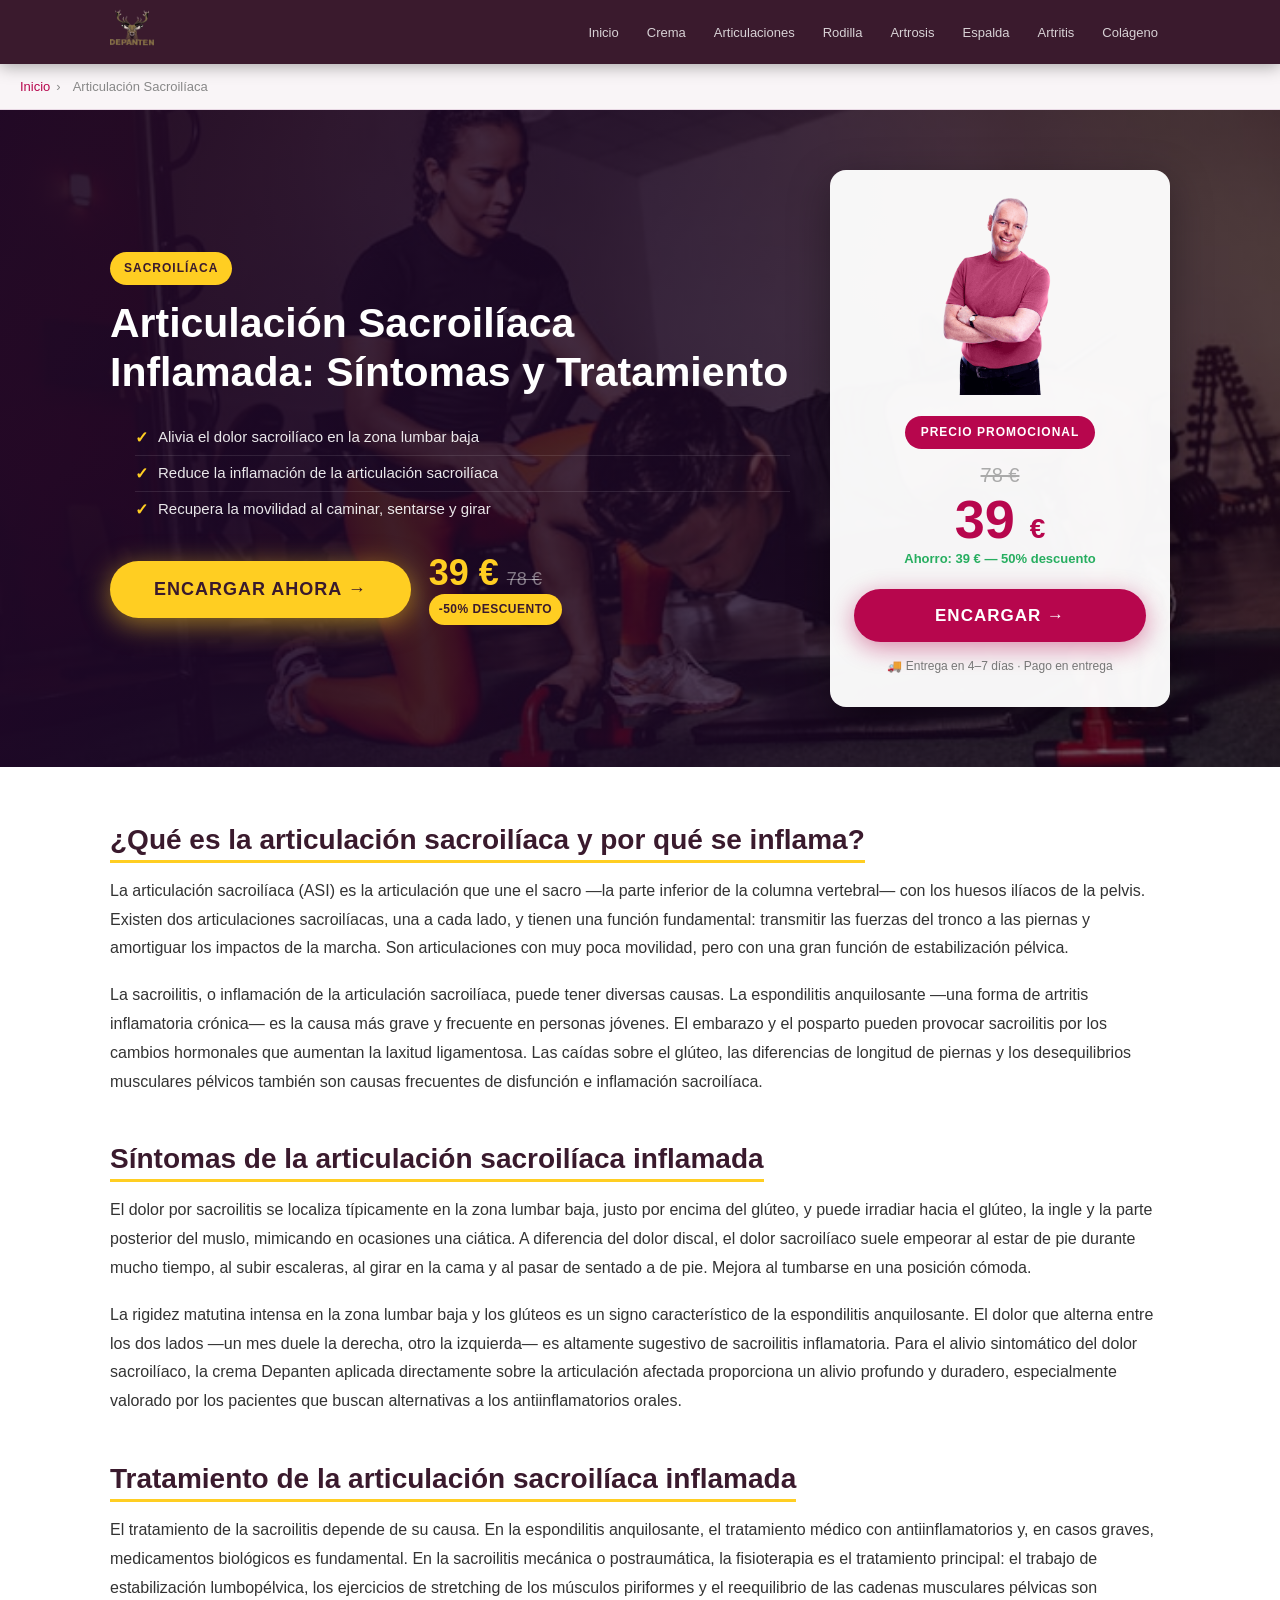
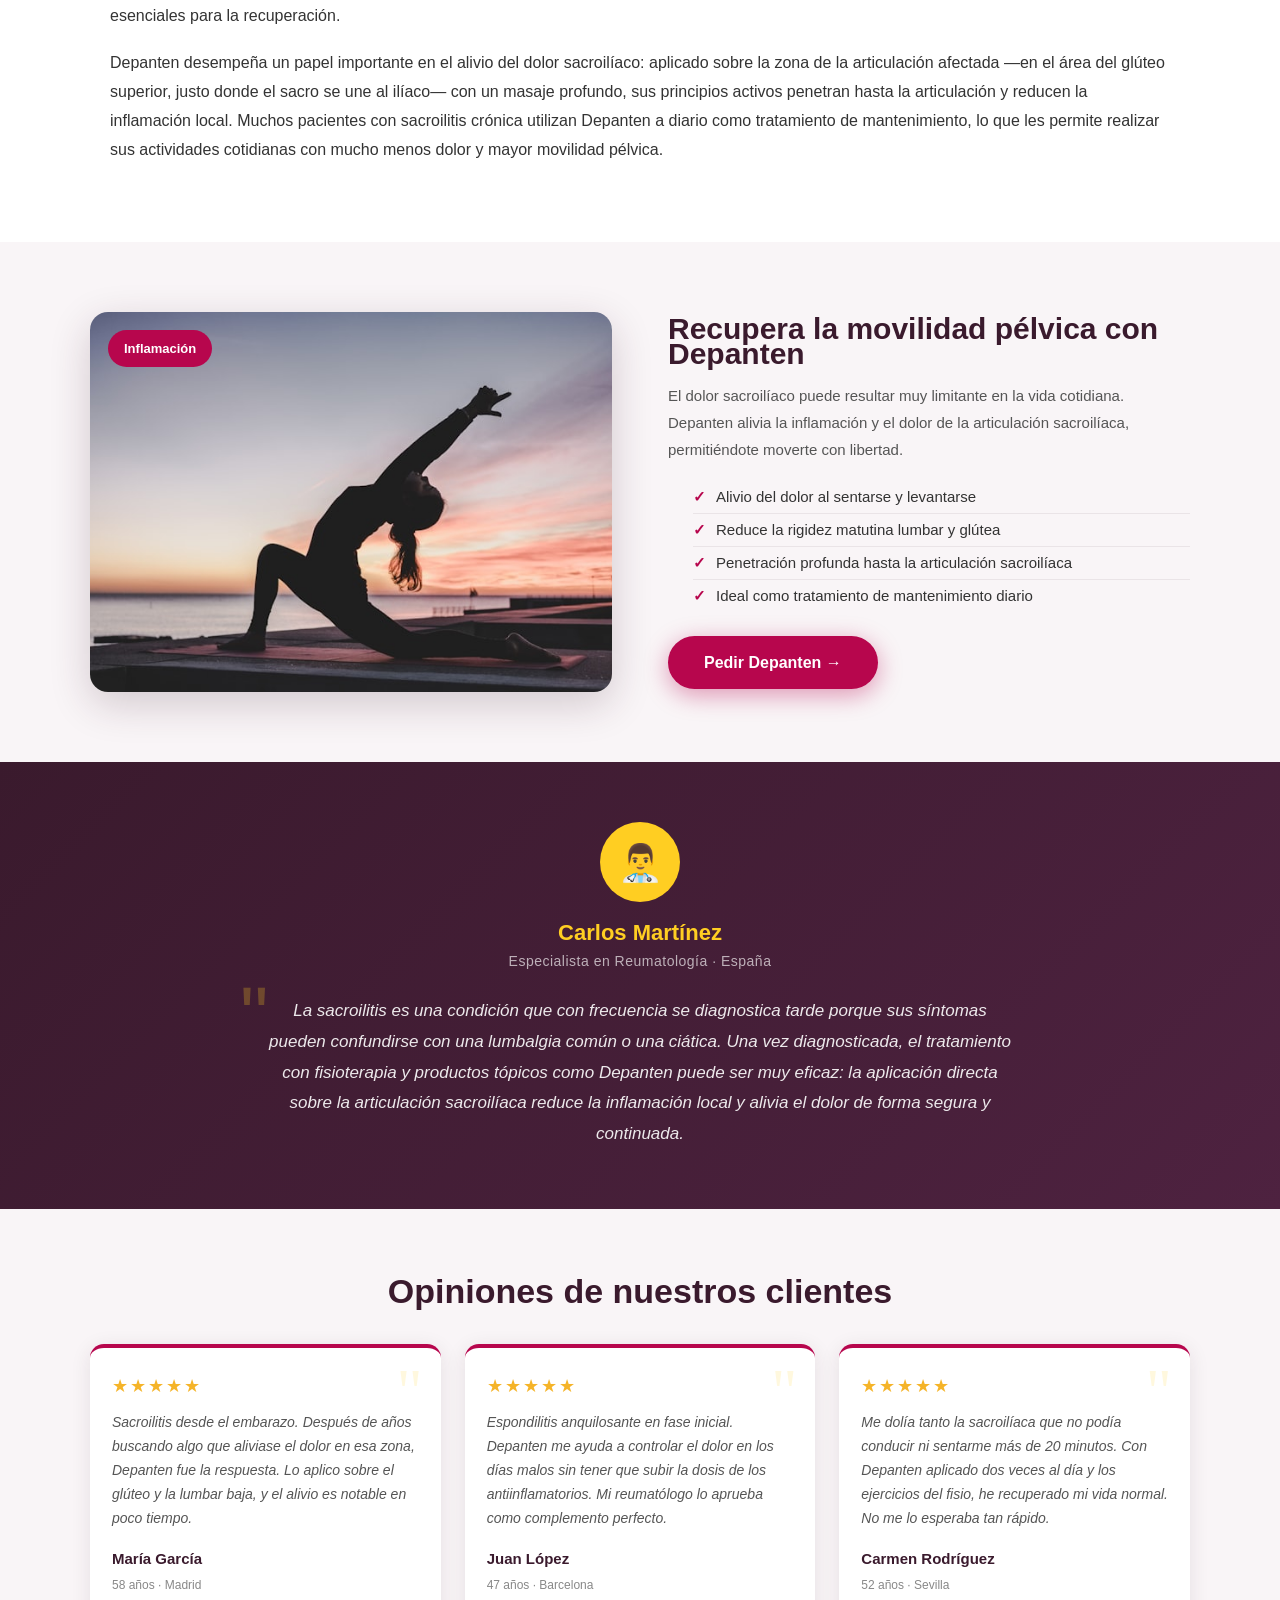
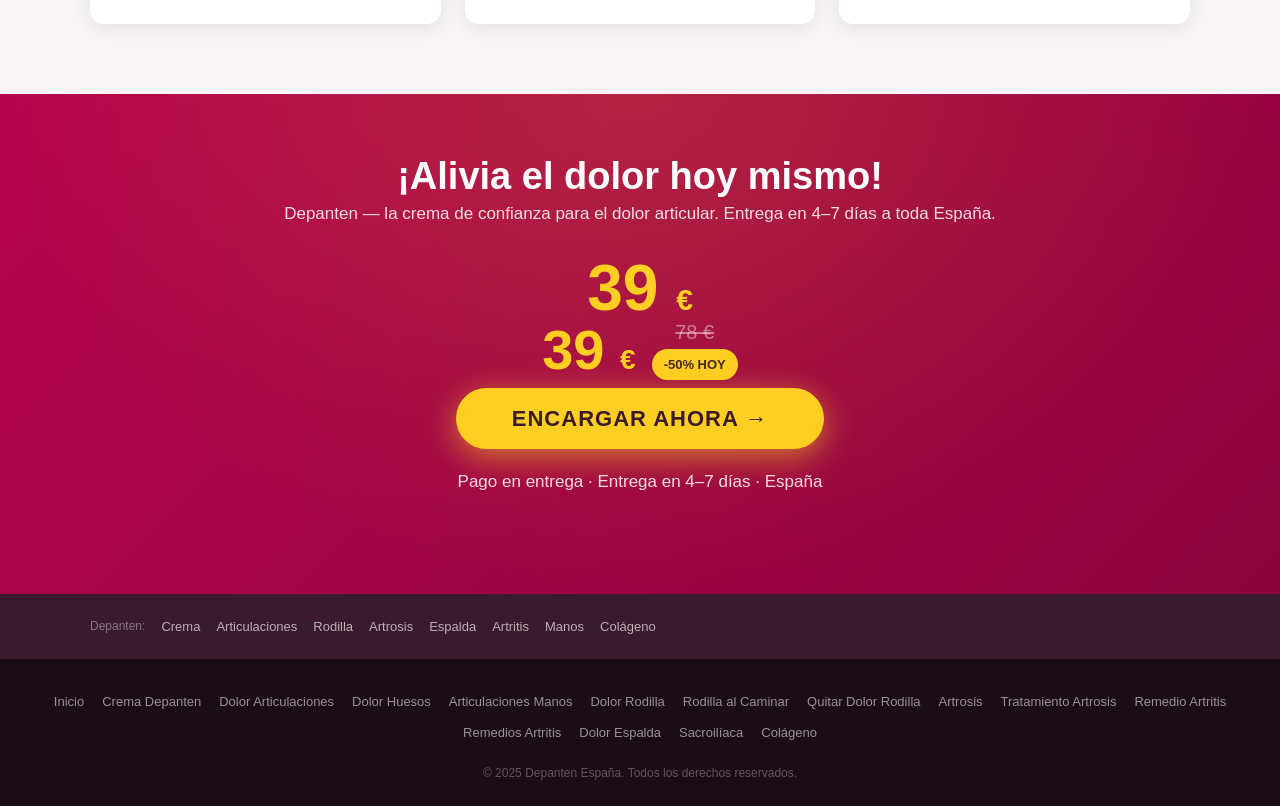
==== commit be99e8b2: "Add price 39€ + -50% discount badge next to CTA buttons" ====
--- a/articulacion-sacroiliaca.html
+++ b/articulacion-sacroiliaca.html
@@ -46,7 +46,16 @@
         <li>Reduce la inflamación de la articulación sacroilíaca</li>
         <li>Recupera la movilidad al caminar, sentarse y girar</li>
       </ul>
+      <div style="display:flex;align-items:center;gap:18px;flex-wrap:wrap;margin-top:4px;">
       <a href="https://order.depanten.es/" class="i-hero-btn">ENCARGAR AHORA →</a>
+      <div style="display:flex;flex-direction:column;align-items:flex-start;gap:2px;">
+        <div style="display:flex;align-items:baseline;gap:8px;">
+          <span style="font-size:36px;font-weight:900;color:#ffce22;line-height:1;">39 €</span>
+          <span style="font-size:18px;color:rgba(255,255,255,0.45);text-decoration:line-through;">78 €</span>
+        </div>
+        <span style="background:#ffce22;color:#3a1a2d;font-weight:900;font-size:12px;padding:3px 10px;border-radius:20px;letter-spacing:0.5px;">-50% DESCUENTO</span>
+      </div>
+    </div>
     </div>
     <div class="i-price-card">
       <img src="images/u1.png" alt="Depanten crema" class="prod-img"/>
@@ -135,11 +144,16 @@
 <section class="i-final-cta">
   <h2>¡Alivia el dolor hoy mismo!</h2>
   <p>Depanten — la crema de confianza para el dolor articular. Entrega en 4–7 días a toda España.</p>
-  <div class="i-final-price">
-    <div class="i-final-price-old">78 €</div>
-    <div class="i-final-price-new">39 <span>€</span></div>
+  <div class="i-final-price-new">39 <span>€</span></div>
   </div>
-  <a href="https://order.depanten.es/" class="i-final-btn">ENCARGAR CON -50% →</a>
+  <div style="margin-bottom:8px;display:flex;align-items:center;justify-content:center;gap:16px;">
+    <span style="font-size:56px;font-weight:900;color:#ffce22;line-height:1;">39 <span style="font-size:28px;">€</span></span>
+    <div>
+      <div style="font-size:20px;color:rgba(255,255,255,0.45);text-decoration:line-through;">78 €</div>
+      <div style="background:#ffce22;color:#3a1a2d;font-weight:900;font-size:13px;padding:3px 12px;border-radius:20px;margin-top:4px;">-50% HOY</div>
+    </div>
+  </div>
+  <a href="https://order.depanten.es/" class="i-final-btn">ENCARGAR AHORA →</a>
   <p class="i-final-trust">Pago en entrega · Entrega en 4–7 días · España</p>
 </section>
 
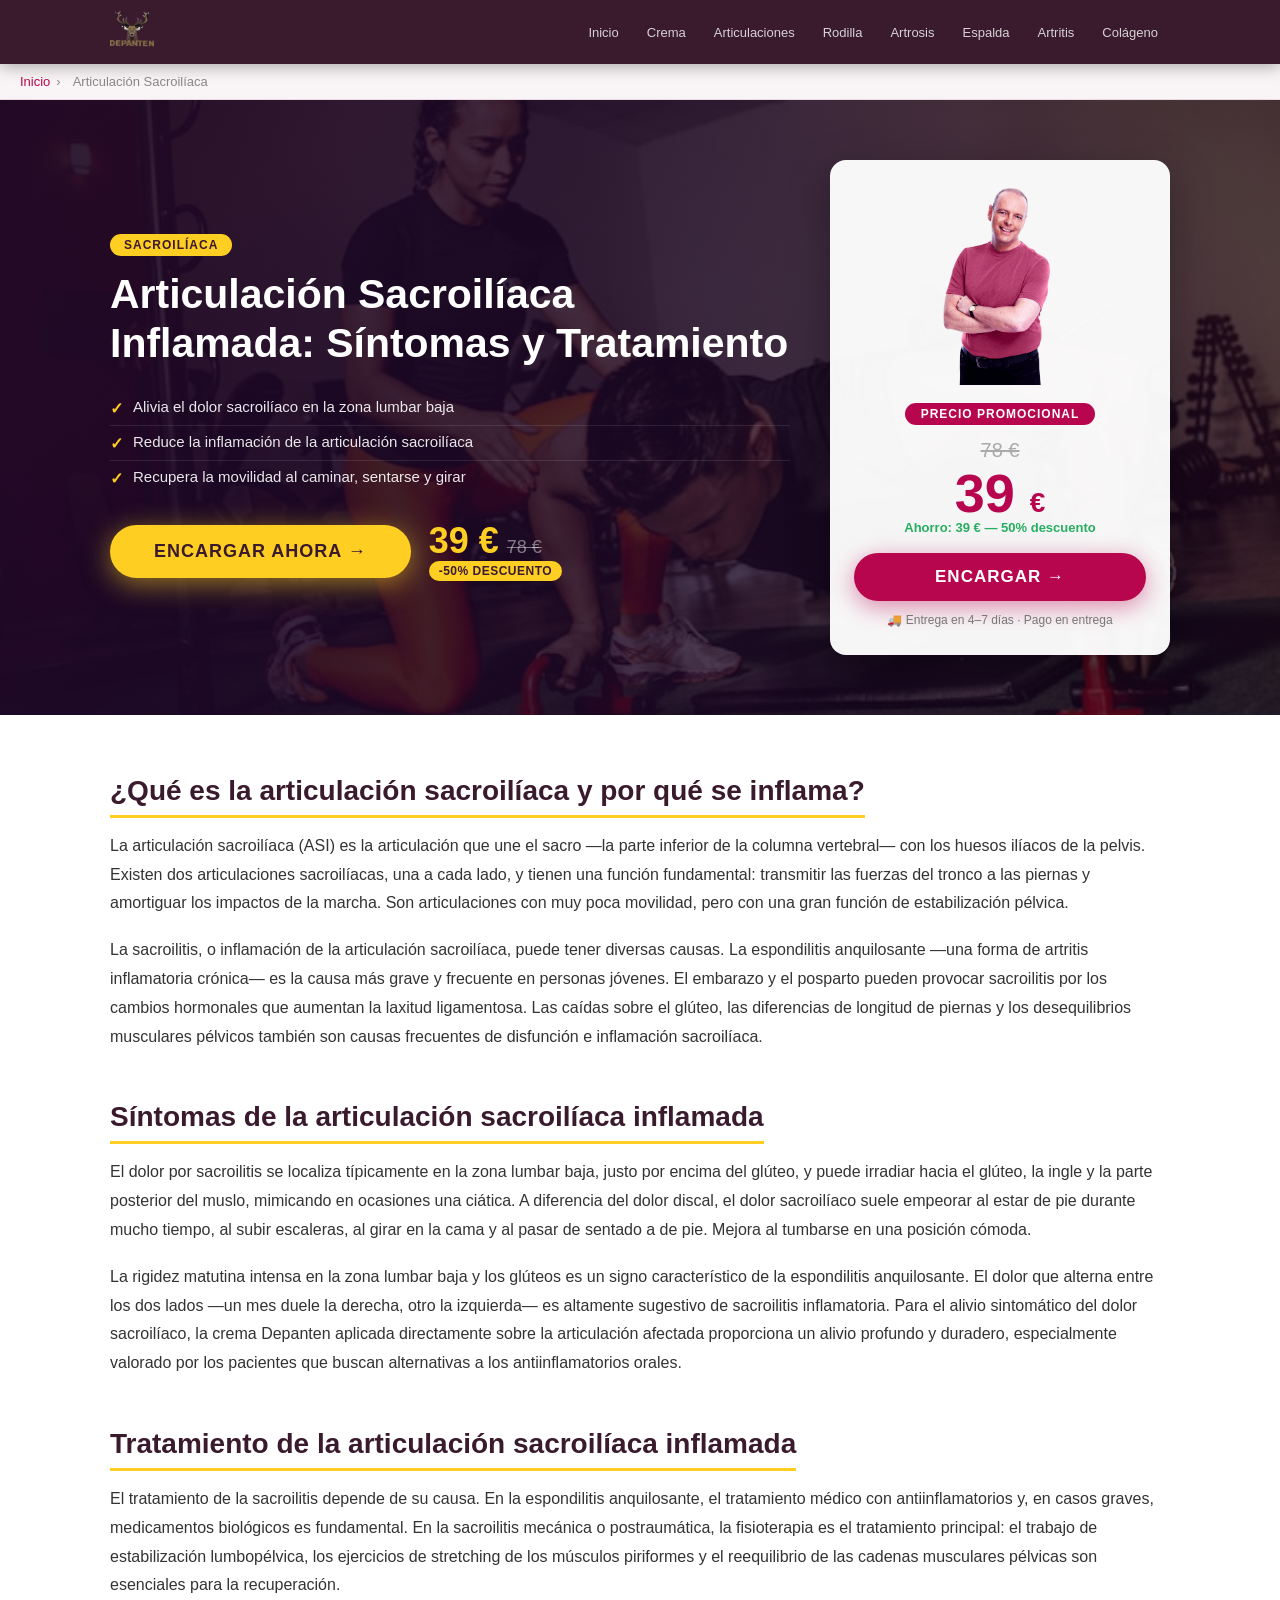
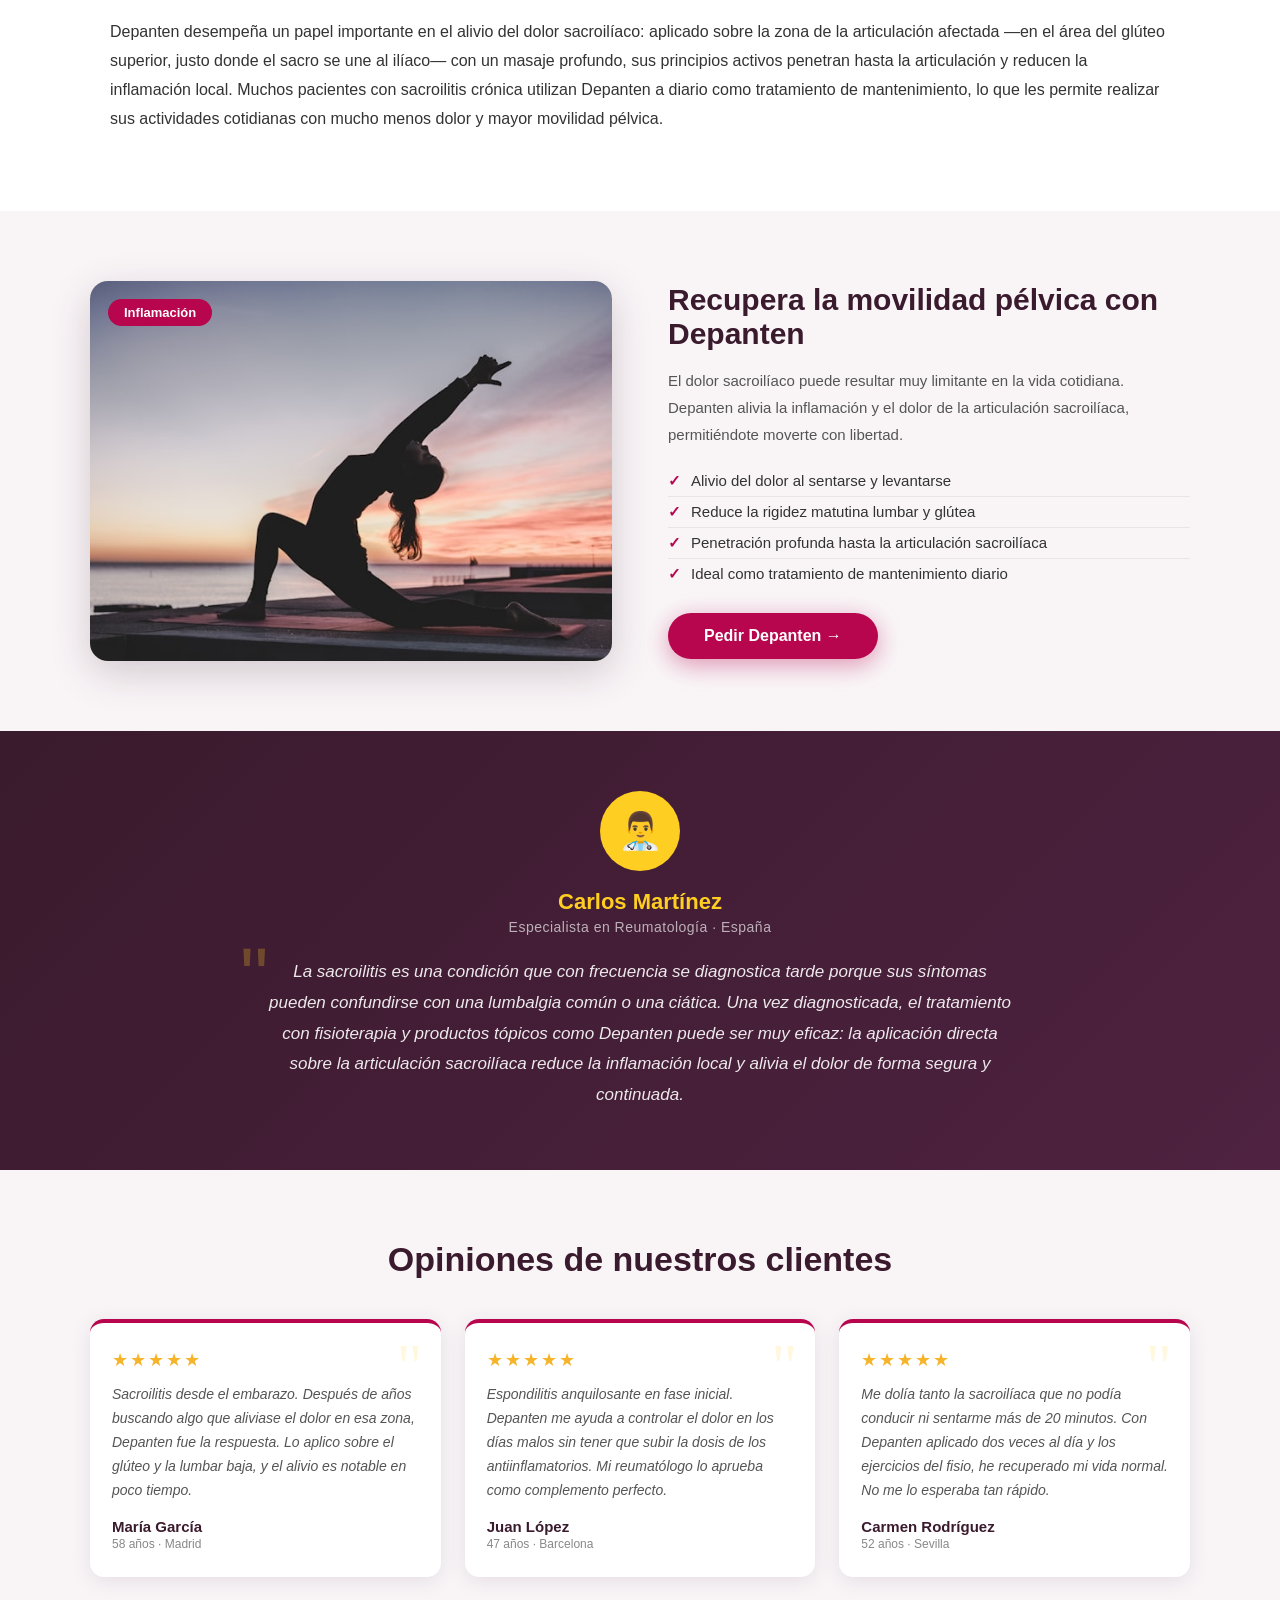
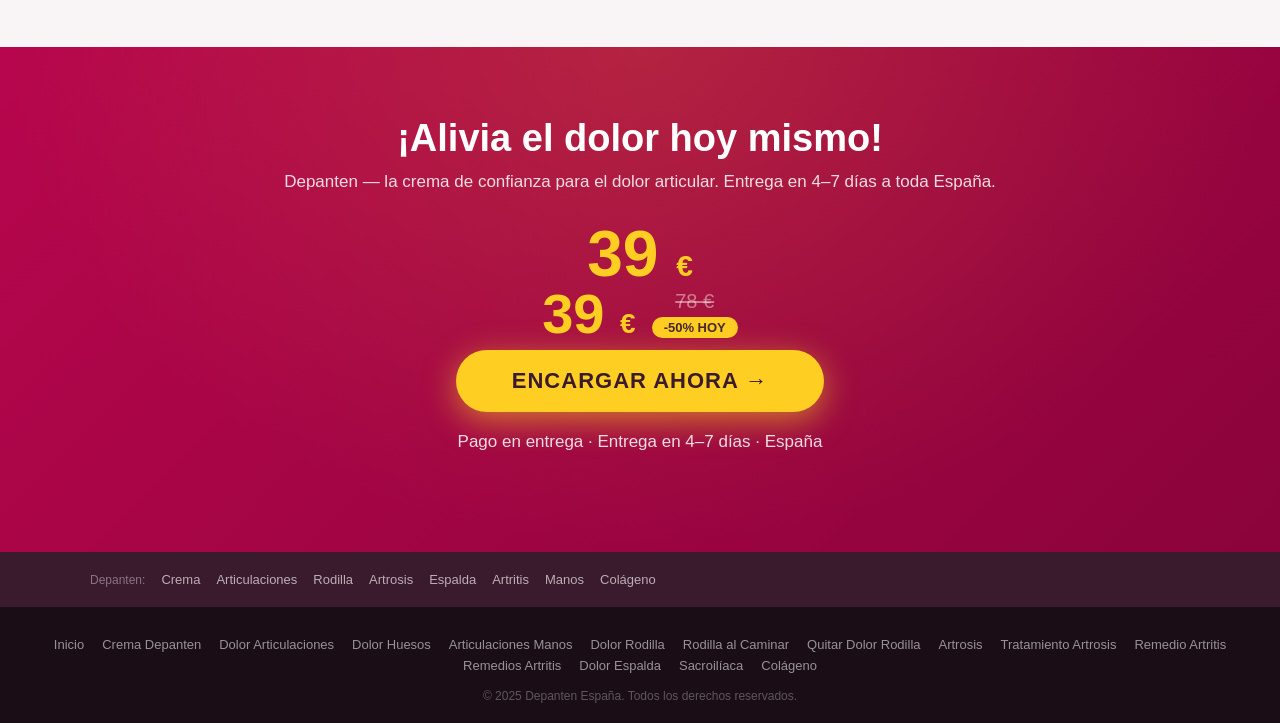
==== commit 94ca816e: "Full redesign: clean index.html, remove conflicting CSS, unified design system" ====
--- a/articulacion-sacroiliaca.html
+++ b/articulacion-sacroiliaca.html
@@ -7,7 +7,6 @@
   <meta name="description" content="Articulación sacroilíaca inflamada: síntomas, causas y tratamiento. Depanten alivia el dolor sacroilíaco de forma rápida y natural. Entrega en 4–7 días."/>
   <link rel="canonical" href="https://depanten.es/articulacion-sacroiliaca.html"/>
   <link href="favicon.ico" rel="icon">
-  <link href="css/new_css.min.css" media="all" rel="stylesheet">
   <link href="css/inner.css" media="all" rel="stylesheet">
 </head>
 <body>
